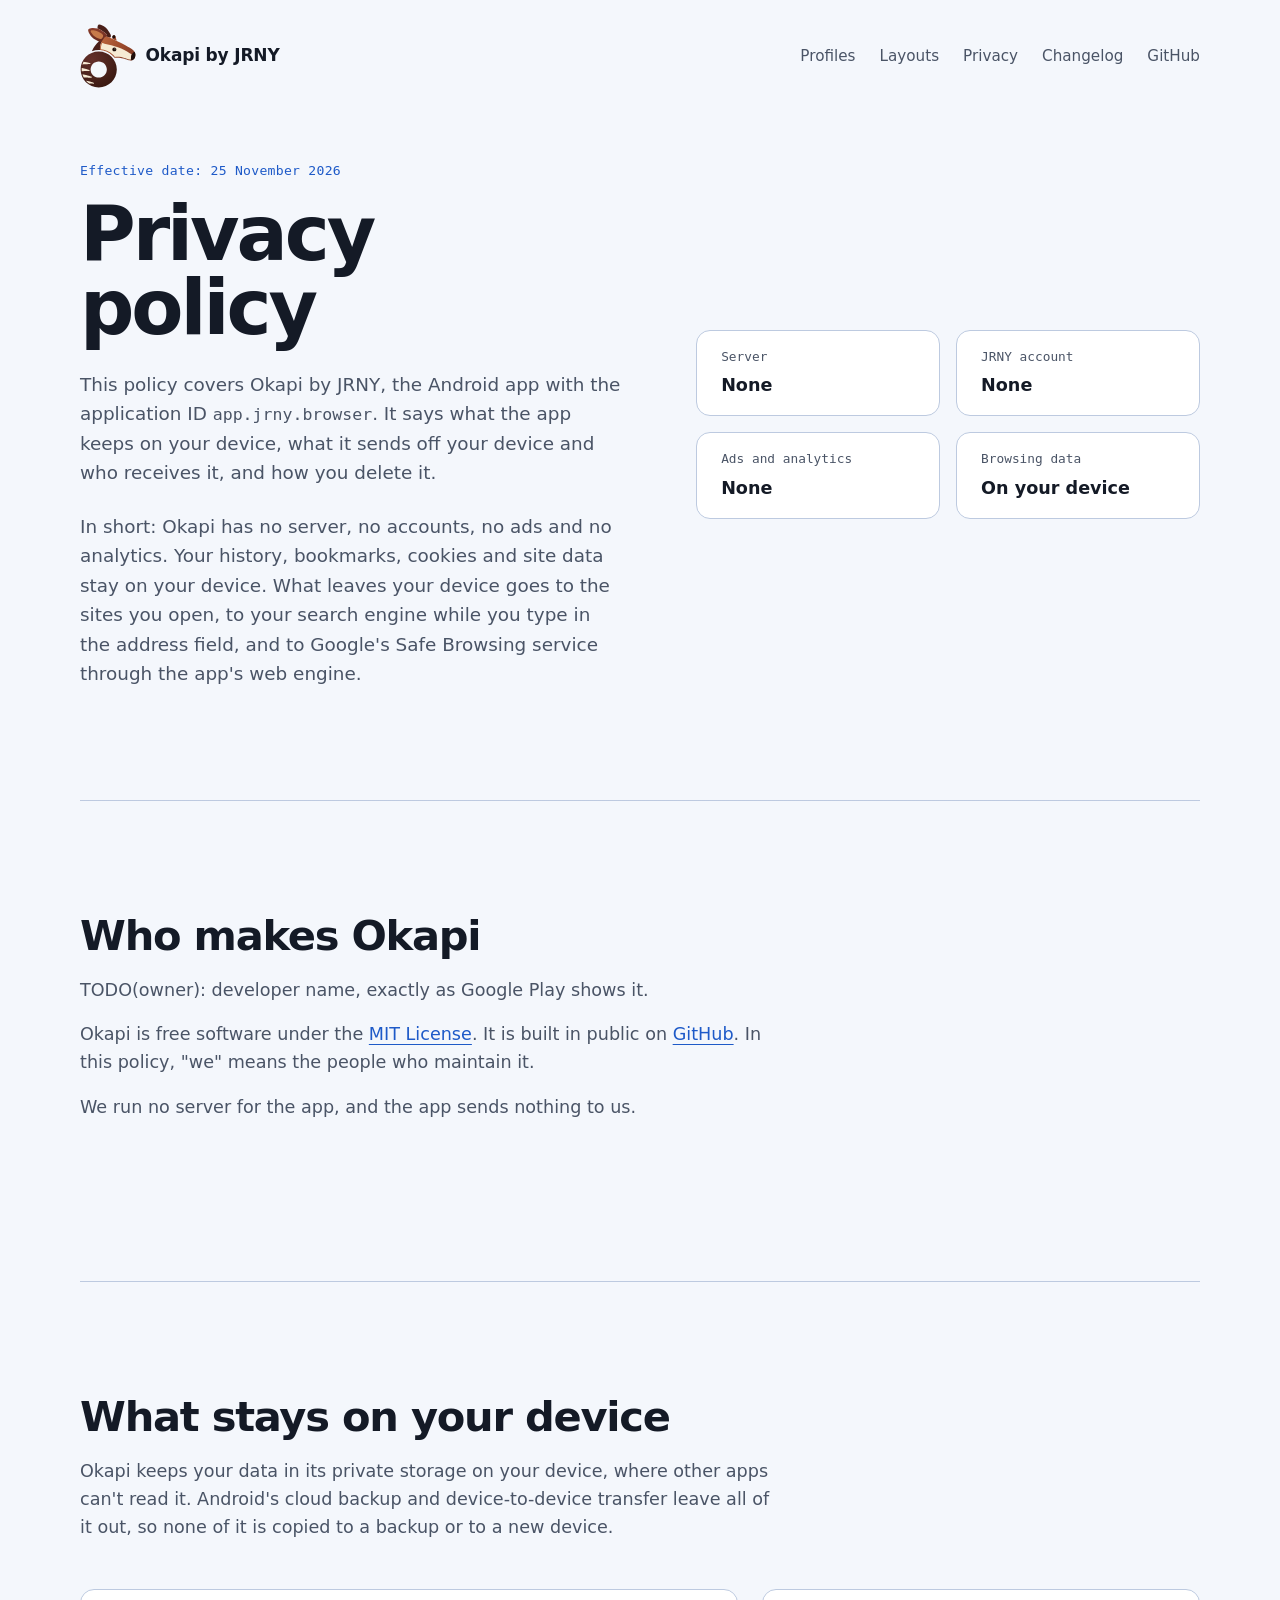
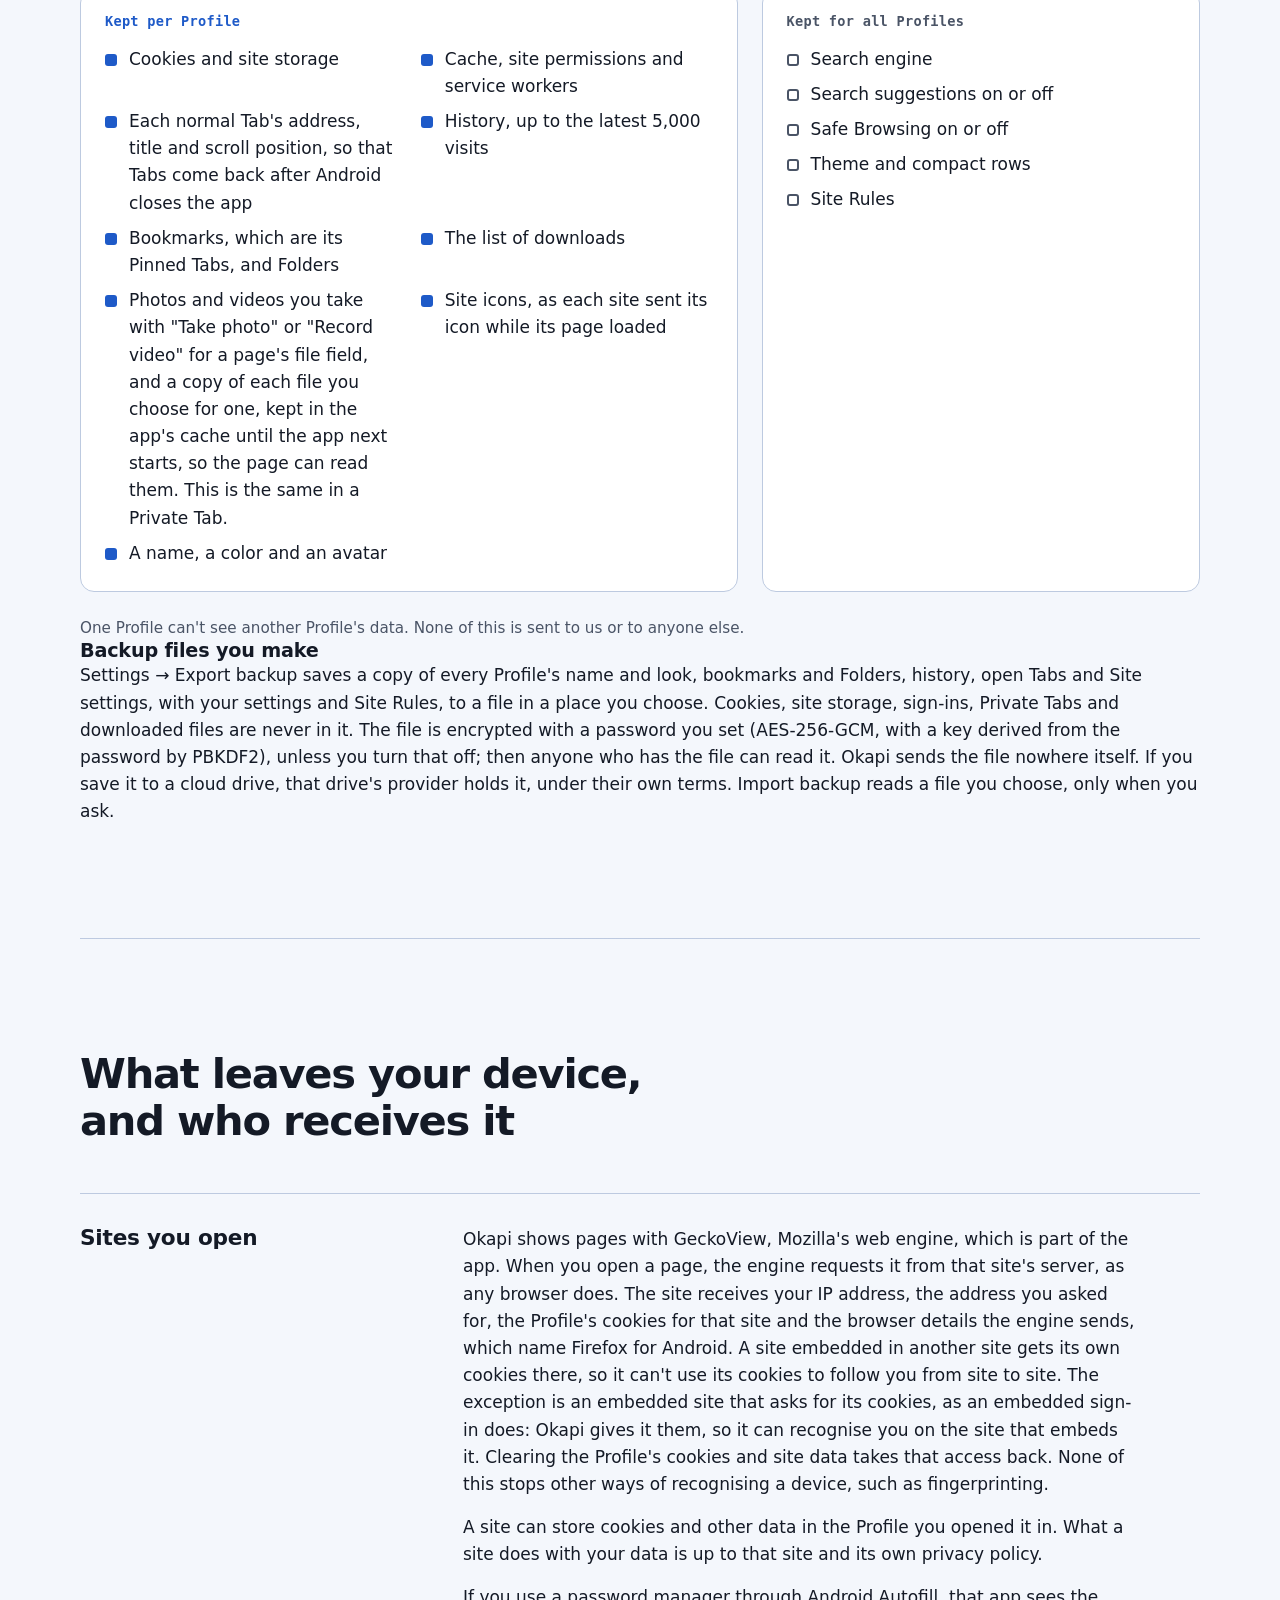
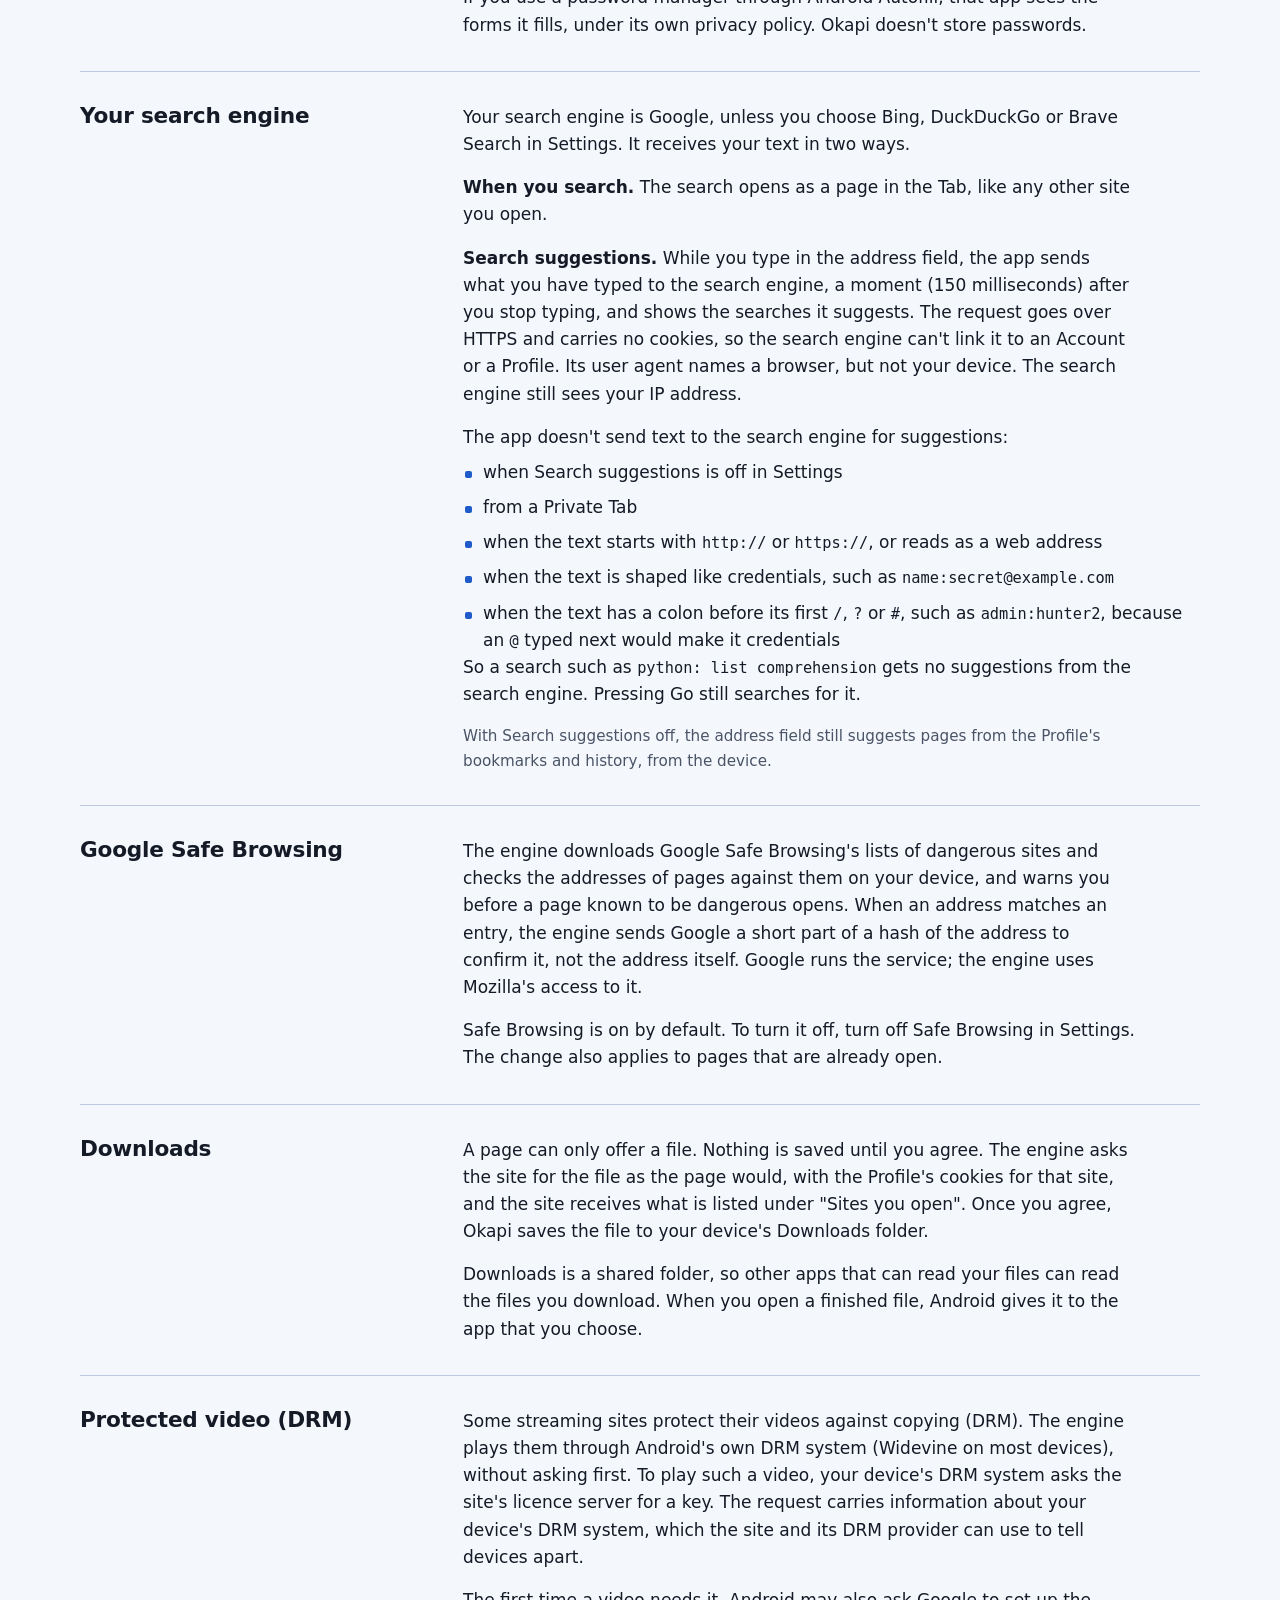
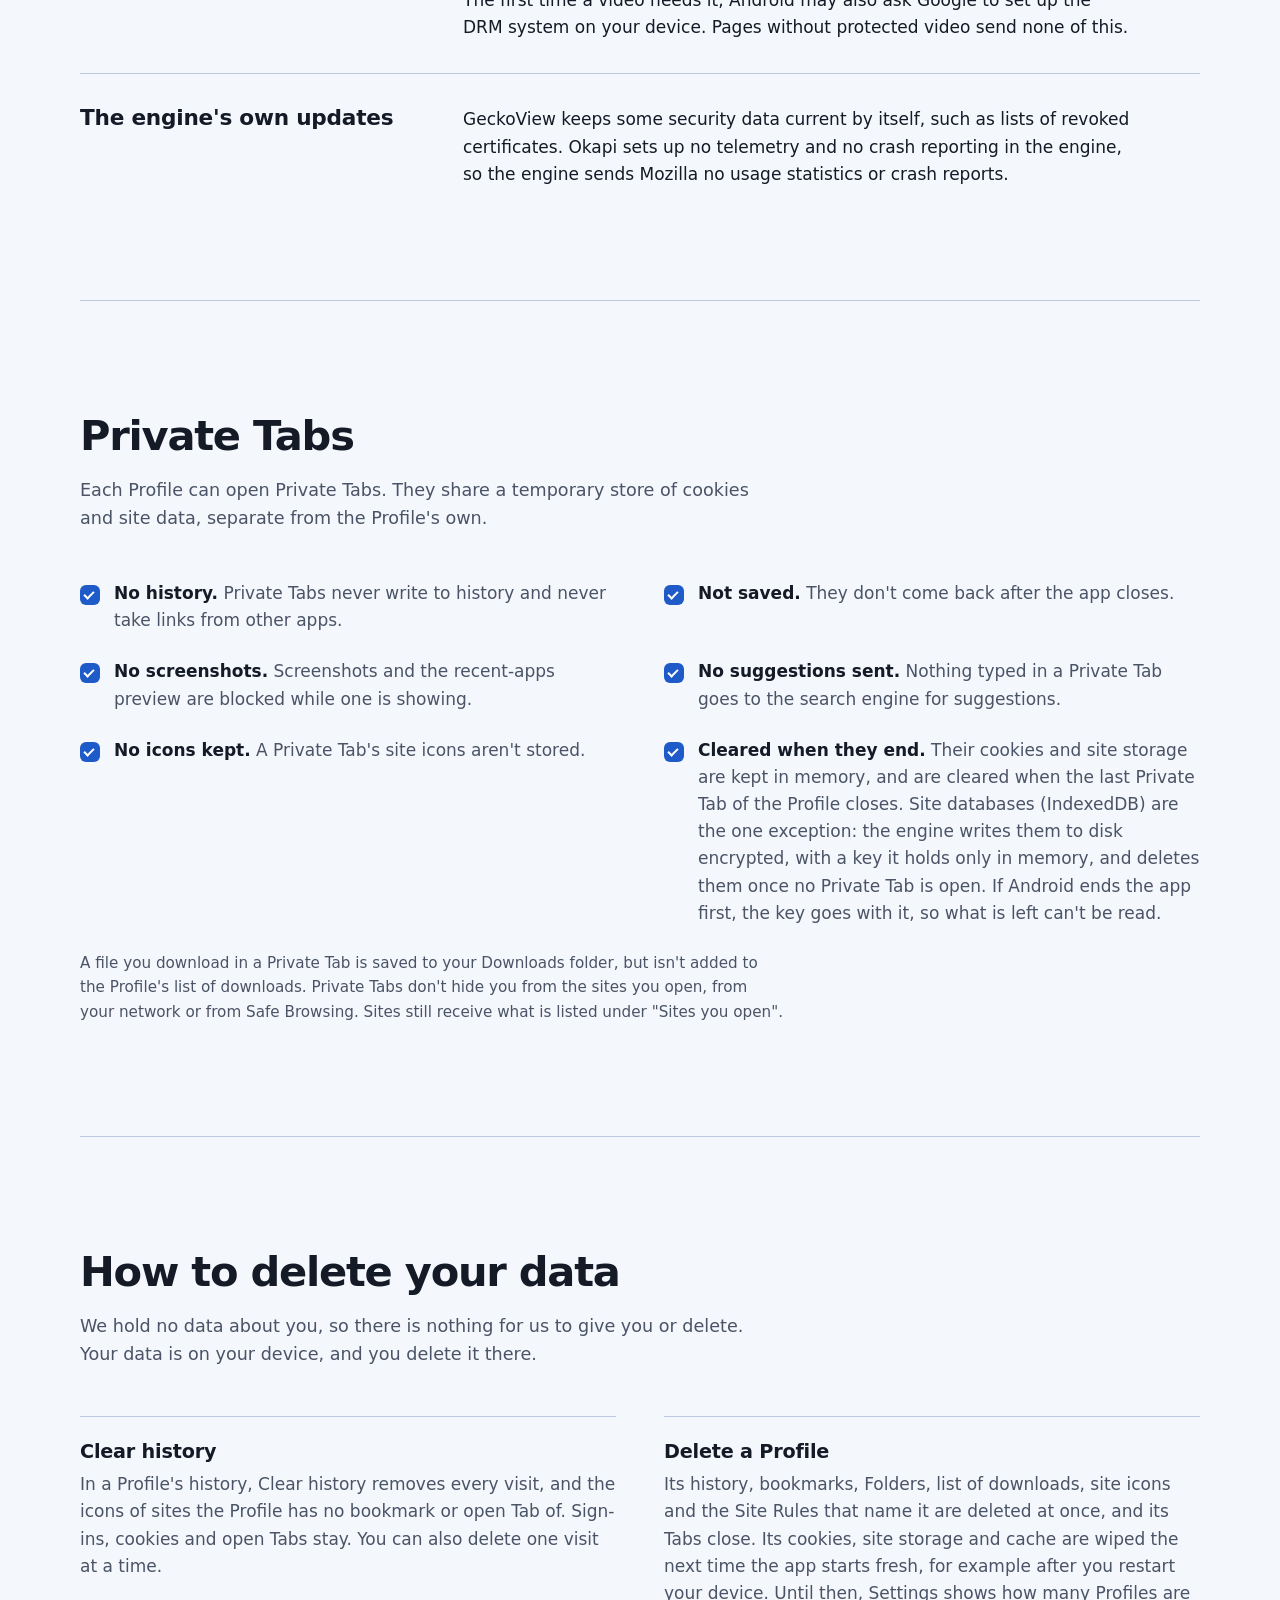
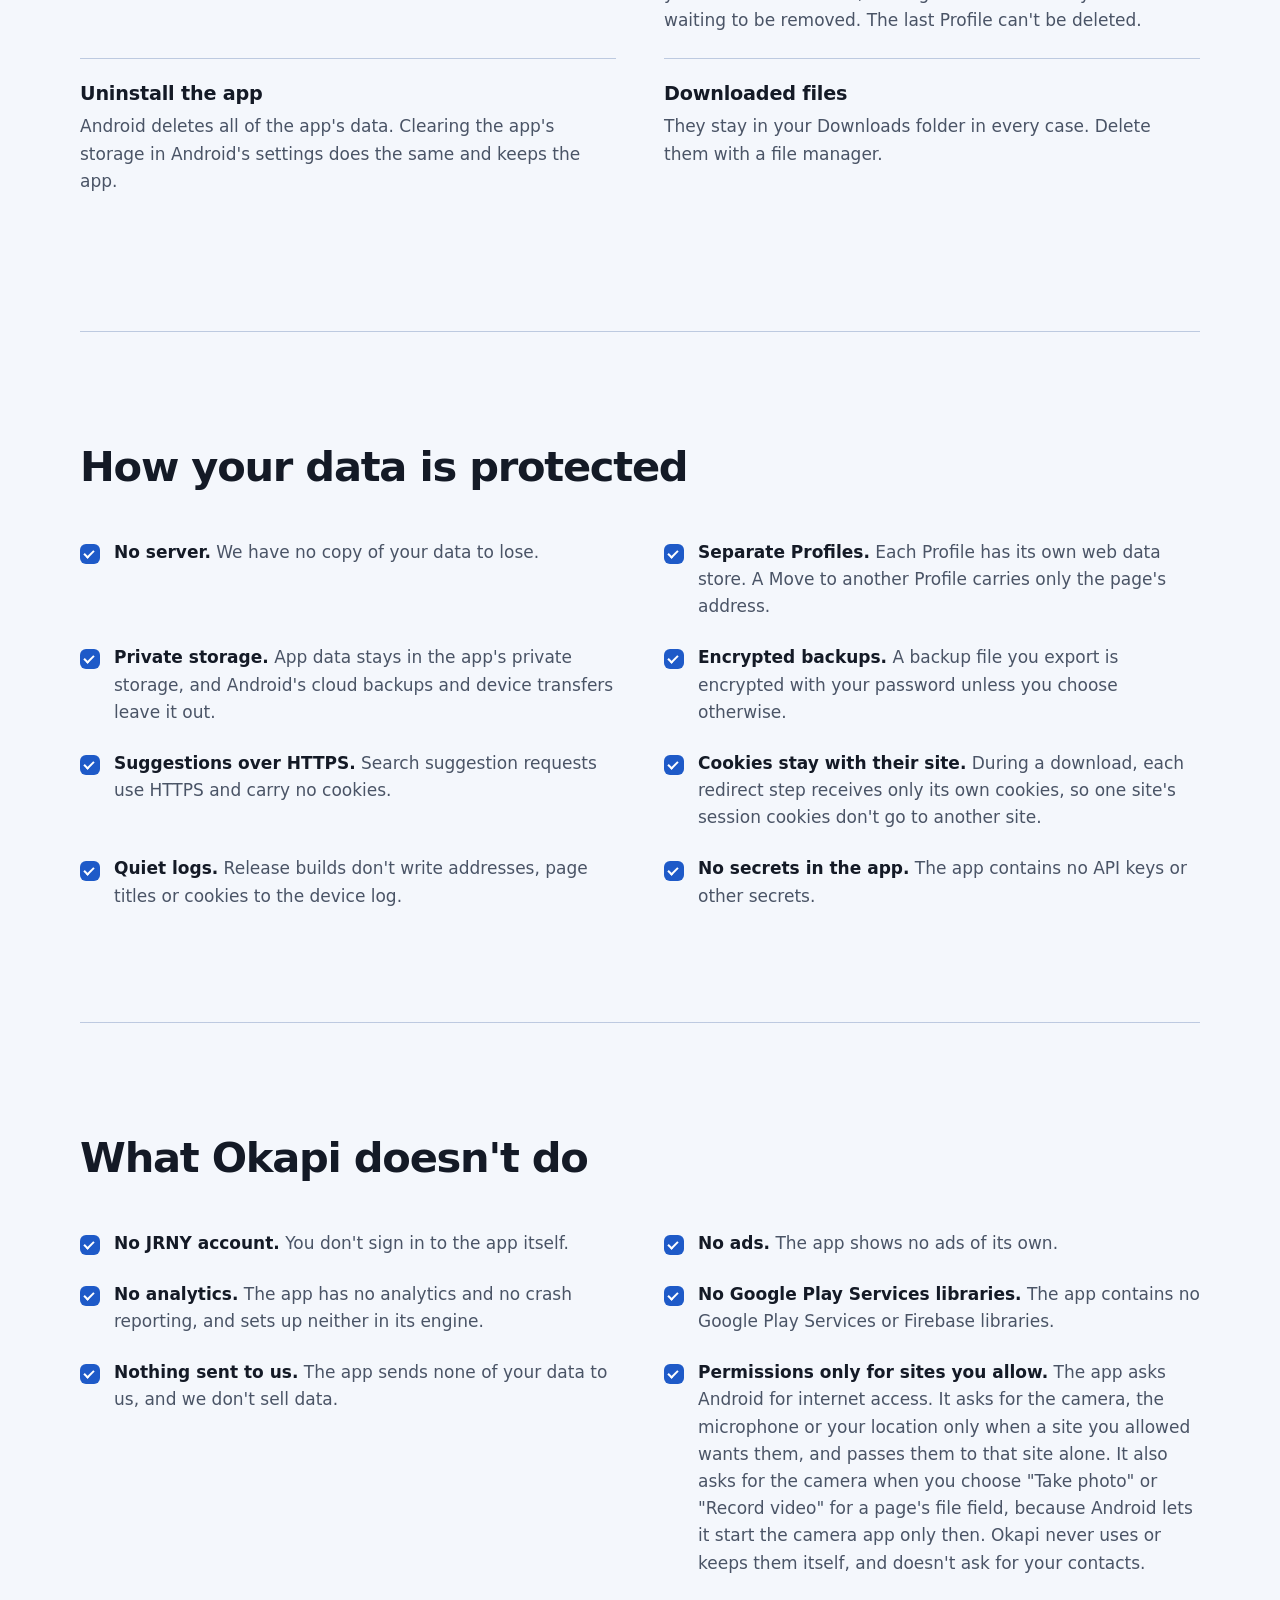
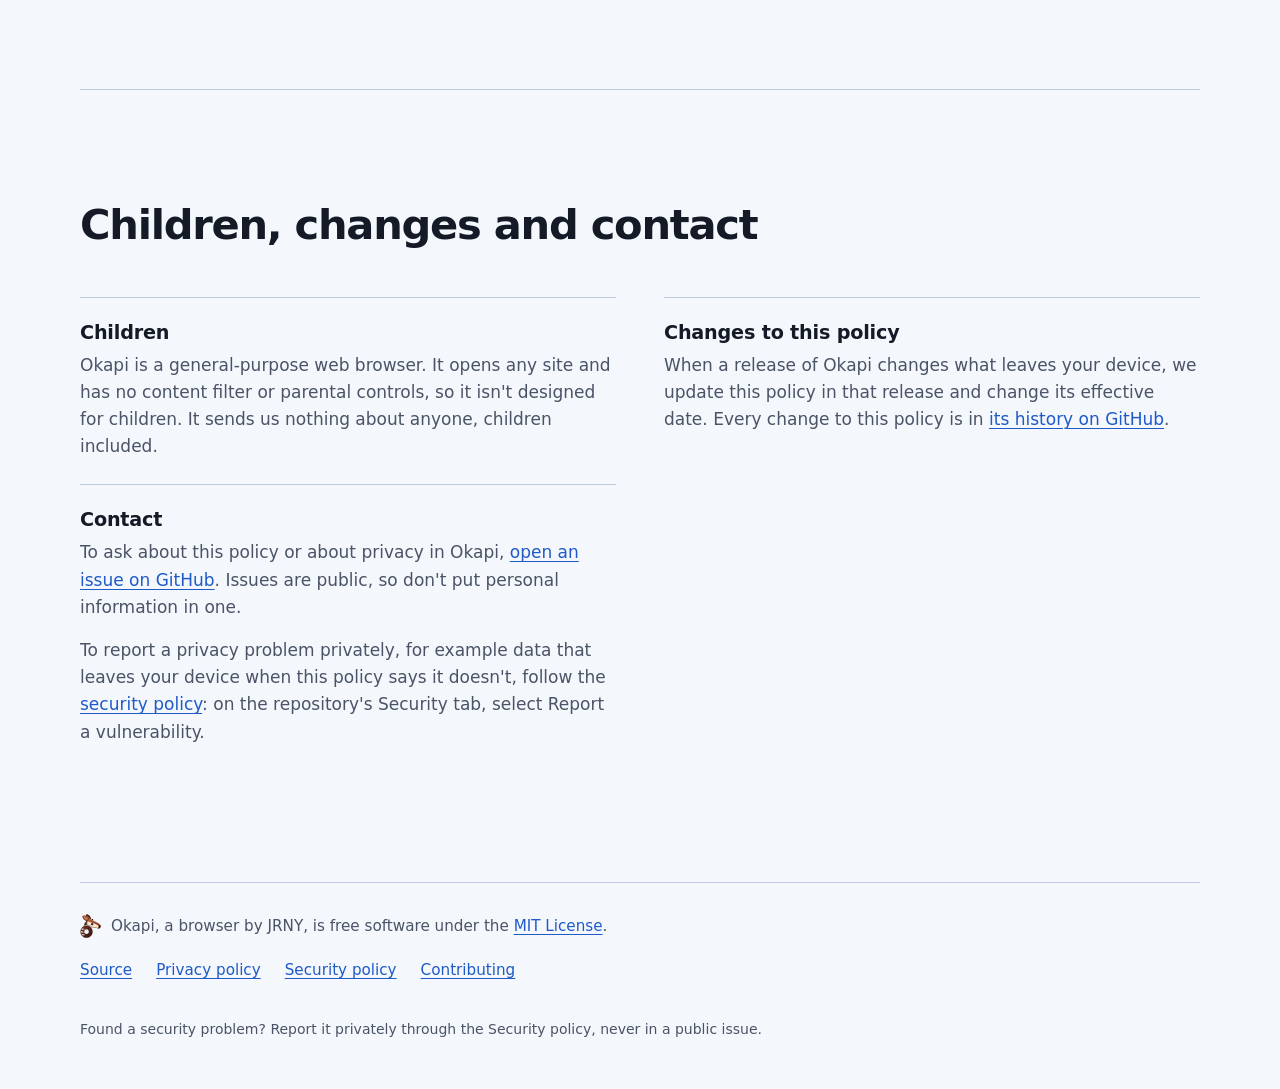
==== website/public/privacy.html @ 92d0b330 "Backup: fixes from review - An encrypted export is never written plain when Android recreates the wi" ====
<!doctype html>
<html lang="en">
<head>
  <meta charset="utf-8">
  <meta name="viewport" content="width=device-width, initial-scale=1">
  <!-- GitHub Pages can't send headers, so the policy is here: only the site's own files load.
       Two inline style attributes set spacing, hence style-src-attr. -->
  <meta http-equiv="Content-Security-Policy" content="default-src 'none'; style-src 'self'; style-src-attr 'unsafe-inline'; img-src 'self'; base-uri 'none'; form-action 'none'">
  <title>Privacy policy · Okapi, a browser by JRNY</title>
  <meta name="description" content="The privacy policy of Okapi, a browser by JRNY: what the app keeps on your device, what it sends off your device and who receives it, and how to delete it.">
  <meta name="color-scheme" content="light dark">
  <meta name="referrer" content="no-referrer">
  <link rel="icon" href="assets/favicon-32.png" sizes="32x32" type="image/png">
  <link rel="icon" href="assets/favicon.svg" type="image/svg+xml">
  <link rel="icon" href="assets/favicon-dark.svg" type="image/svg+xml" media="(prefers-color-scheme: dark)">
  <link rel="apple-touch-icon" href="assets/apple-touch-icon.png">
  <link rel="stylesheet" href="styles.css">
</head>
<body>
  <!--
    The canonical text of this policy is docs/playstore/privacy-policy.md. Change both together,
    and change the effective date in both.
  -->
  <a class="skip" href="#main">Skip to content</a>

  <header class="site-head wrap">
    <a class="brand" href="./" aria-label="Okapi by JRNY, home">
      <picture>
        <source srcset="assets/mark-dark.svg" media="(prefers-color-scheme: dark)">
        <img src="assets/mark.svg" alt="" width="56" height="64">
      </picture>
      <span>Okapi by JRNY</span>
    </a>
    <nav aria-label="Sections">
      <ul>
        <li><a href="./#profiles">Profiles</a></li>
        <li><a href="./#layouts">Layouts</a></li>
        <li><a href="./#privacy">Privacy</a></li>
        <li><a href="./#changelog">Changelog</a></li>
        <li><a href="https://github.com/cylim/android-browser">GitHub</a></li>
      </ul>
    </nav>
  </header>

  <main id="main">
    <section class="hero wrap" aria-labelledby="pp-title">
      <div class="hero-text">
        <p class="eyebrow">Effective date: <time datetime="2026-11-25">25 November 2026</time></p>
        <h1 id="pp-title">Privacy policy</h1>
        <p class="lede">This policy covers Okapi by JRNY, the Android app with the application ID <code>app.jrny.browser</code>. It says what the app keeps on your device, what it sends off your device and who receives it, and how you delete it.</p>
        <p class="lede">In short: Okapi has no server, no accounts, no ads and no analytics. Your history, bookmarks, cookies and site data stay on your device. What leaves your device goes to the sites you open, to your search engine while you type in the address field, and to Google's Safe Browsing service through the app's web engine.</p>
      </div>
      <dl class="reqs">
        <div><dt>Server</dt><dd>None</dd></div>
        <div><dt>JRNY account</dt><dd>None</dd></div>
        <div><dt>Ads and analytics</dt><dd>None</dd></div>
        <div><dt>Browsing data</dt><dd>On your device</dd></div>
      </dl>
    </section>

    <section id="who" class="band wrap" aria-labelledby="who-title">
      <div class="section-head">
        <h2 id="who-title">Who makes Okapi</h2>
        <!-- TODO(owner): replace the next paragraph with the developer name, exactly as Google Play shows it. -->
        <p class="note">TODO(owner): developer name, exactly as Google Play shows it.</p>
        <p>Okapi is free software under the <a href="https://github.com/cylim/android-browser/blob/main/LICENSE">MIT License</a>. It is built in public on <a href="https://github.com/cylim/android-browser">GitHub</a>. In this policy, "we" means the people who maintain it.</p>
        <p>We run no server for the app, and the app sends nothing to us.</p>
      </div>
    </section>

    <section id="on-device" class="band wrap" aria-labelledby="on-device-title">
      <div class="section-head">
        <h2 id="on-device-title">What stays on your device</h2>
        <p>Okapi keeps your data in its private storage on your device, where other apps can't read it. Android's cloud backup and device-to-device transfer leave all of it out, so none of it is copied to a backup or to a new device.</p>
      </div>
      <div class="ledger">
        <div class="ledger-col">
          <h3>Kept per Profile</h3>
          <ul>
            <li>Cookies and site storage</li>
            <li>Cache, site permissions and service workers</li>
            <li>Each normal Tab's address, title and scroll position, so that Tabs come back after Android closes the app</li>
            <li>History, up to the latest 5,000 visits</li>
            <li>Bookmarks, which are its Pinned Tabs, and Folders</li>
            <li>The list of downloads</li>
            <li>Photos and videos you take with "Take photo" or "Record video" for a page's file field, and a copy of each file you choose for one, kept in the app's cache until the app next starts, so the page can read them. This is the same in a Private Tab.</li>
            <li>Site icons, as each site sent its icon while its page loaded</li>
            <li>A name, a color and an avatar</li>
          </ul>
        </div>
        <div class="ledger-col ledger-shared">
          <h3>Kept for all Profiles</h3>
          <ul>
            <li>Search engine</li>
            <li>Search suggestions on or off</li>
            <li>Safe Browsing on or off</li>
            <li>Theme and compact rows</li>
            <li>Site Rules</li>
          </ul>
        </div>
      </div>
      <p class="note">One Profile can't see another Profile's data. None of this is sent to us or to anyone else.</p>
      <h3>Backup files you make</h3>
      <p>Settings → Export backup saves a copy of every Profile's name and look, bookmarks and Folders, history, open Tabs and Site settings, with your settings and Site Rules, to a file in a place you choose. Cookies, site storage, sign-ins, Private Tabs and downloaded files are never in it. The file is encrypted with a password you set (AES-256-GCM, with a key derived from the password by PBKDF2), unless you turn that off; then anyone who has the file can read it. Okapi sends the file nowhere itself. If you save it to a cloud drive, that drive's provider holds it, under their own terms. Import backup reads a file you choose, only when you ask.</p>
    </section>

    <section id="leaves" class="band wrap" aria-labelledby="leaves-title">
      <div class="section-head">
        <h2 id="leaves-title">What leaves your device, and who receives it</h2>
      </div>

      <article class="feature" aria-labelledby="l-sites">
        <div class="feature-name">
          <h3 id="l-sites">Sites you open</h3>
        </div>
        <div class="feature-body">
          <p>Okapi shows pages with GeckoView, Mozilla's web engine, which is part of the app. When you open a page, the engine requests it from that site's server, as any browser does. The site receives your IP address, the address you asked for, the Profile's cookies for that site and the browser details the engine sends, which name Firefox for Android. A site embedded in another site gets its own cookies there, so it can't use its cookies to follow you from site to site. The exception is an embedded site that asks for its cookies, as an embedded sign-in does: Okapi gives it them, so it can recognise you on the site that embeds it. Clearing the Profile's cookies and site data takes that access back. None of this stops other ways of recognising a device, such as fingerprinting.</p>
          <p>A site can store cookies and other data in the Profile you opened it in. What a site does with your data is up to that site and its own privacy policy.</p>
          <p>If you use a password manager through Android Autofill, that app sees the forms it fills, under its own privacy policy. Okapi doesn't store passwords.</p>
        </div>
      </article>

      <article class="feature" aria-labelledby="l-search">
        <div class="feature-name">
          <h3 id="l-search">Your search engine</h3>
        </div>
        <div class="feature-body">
          <p>Your search engine is Google, unless you choose Bing, DuckDuckGo or Brave Search in Settings. It receives your text in two ways.</p>
          <p><b>When you search.</b> The search opens as a page in the Tab, like any other site you open.</p>
          <p><b>Search suggestions.</b> While you type in the address field, the app sends what you have typed to the search engine, a moment (150 milliseconds) after you stop typing, and shows the searches it suggests. The request goes over HTTPS and carries no cookies, so the search engine can't link it to an Account or a Profile. Its user agent names a browser, but not your device. The search engine still sees your IP address.</p>
          <p>The app doesn't send text to the search engine for suggestions:</p>
          <div class="release" style="margin-top: var(--s2)">
            <ul>
              <li>when Search suggestions is off in Settings</li>
              <li>from a Private Tab</li>
              <li>when the text starts with <code>http://</code> or <code>https://</code>, or reads as a web address</li>
              <li>when the text is shaped like credentials, such as <code>name:secret@example.com</code></li>
              <li>when the text has a colon before its first <code>/</code>, <code>?</code> or <code>#</code>, such as <code>admin:hunter2</code>, because an <code>@</code> typed next would make it credentials</li>
            </ul>
          </div>
          <p>So a search such as <code>python: list comprehension</code> gets no suggestions from the search engine. Pressing Go still searches for it.</p>
          <p class="note">With Search suggestions off, the address field still suggests pages from the Profile's bookmarks and history, from the device.</p>
        </div>
      </article>

      <article class="feature" aria-labelledby="l-safe">
        <div class="feature-name">
          <h3 id="l-safe">Google Safe Browsing</h3>
        </div>
        <div class="feature-body">
          <p>The engine downloads Google Safe Browsing's lists of dangerous sites and checks the addresses of pages against them on your device, and warns you before a page known to be dangerous opens. When an address matches an entry, the engine sends Google a short part of a hash of the address to confirm it, not the address itself. Google runs the service; the engine uses Mozilla's access to it.</p>
          <p>Safe Browsing is on by default. To turn it off, turn off Safe Browsing in Settings. The change also applies to pages that are already open.</p>
        </div>
      </article>

      <article class="feature" aria-labelledby="l-downloads">
        <div class="feature-name">
          <h3 id="l-downloads">Downloads</h3>
        </div>
        <div class="feature-body">
          <p>A page can only offer a file. Nothing is saved until you agree. The engine asks the site for the file as the page would, with the Profile's cookies for that site, and the site receives what is listed under "Sites you open". Once you agree, Okapi saves the file to your device's Downloads folder.</p>
          <p>Downloads is a shared folder, so other apps that can read your files can read the files you download. When you open a finished file, Android gives it to the app that you choose.</p>
        </div>
      </article>

      <article class="feature" aria-labelledby="l-drm">
        <div class="feature-name">
          <h3 id="l-drm">Protected video (DRM)</h3>
        </div>
        <div class="feature-body">
          <p>Some streaming sites protect their videos against copying (DRM). The engine plays them through Android's own DRM system (Widevine on most devices), without asking first. To play such a video, your device's DRM system asks the site's licence server for a key. The request carries information about your device's DRM system, which the site and its DRM provider can use to tell devices apart.</p>
          <p>The first time a video needs it, Android may also ask Google to set up the DRM system on your device. Pages without protected video send none of this.</p>
        </div>
      </article>

      <article class="feature" aria-labelledby="l-engine">
        <div class="feature-name">
          <h3 id="l-engine">The engine's own updates</h3>
        </div>
        <div class="feature-body">
          <!-- TODO(owner): capture what GeckoView requests by itself and describe it here, as the comment in docs/playstore/privacy-policy.md describes. -->
          <p>GeckoView keeps some security data current by itself, such as lists of revoked certificates. Okapi sets up no telemetry and no crash reporting in the engine, so the engine sends Mozilla no usage statistics or crash reports.</p>
        </div>
      </article>
    </section>

    <section id="private-tabs" class="band wrap" aria-labelledby="private-title">
      <div class="section-head">
        <h2 id="private-title">Private Tabs</h2>
        <p>Each Profile can open Private Tabs. They share a temporary store of cookies and site data, separate from the Profile's own.</p>
      </div>
      <ul class="checks">
        <li><b>No history.</b> Private Tabs never write to history and never take links from other apps.</li>
        <li><b>Not saved.</b> They don't come back after the app closes.</li>
        <li><b>No screenshots.</b> Screenshots and the recent-apps preview are blocked while one is showing.</li>
        <li><b>No suggestions sent.</b> Nothing typed in a Private Tab goes to the search engine for suggestions.</li>
        <li><b>No icons kept.</b> A Private Tab's site icons aren't stored.</li>
        <li><b>Cleared when they end.</b> Their cookies and site storage are kept in memory, and are cleared when the last Private Tab of the Profile closes. Site databases (IndexedDB) are the one exception: the engine writes them to disk encrypted, with a key it holds only in memory, and deletes them once no Private Tab is open. If Android ends the app first, the key goes with it, so what is left can't be read.</li>
      </ul>
      <p class="note">A file you download in a Private Tab is saved to your Downloads folder, but isn't added to the Profile's list of downloads. Private Tabs don't hide you from the sites you open, from your network or from Safe Browsing. Sites still receive what is listed under "Sites you open".</p>
    </section>

    <section id="delete" class="band wrap" aria-labelledby="delete-title">
      <div class="section-head">
        <h2 id="delete-title">How to delete your data</h2>
        <p>We hold no data about you, so there is nothing for us to give you or delete. Your data is on your device, and you delete it there.</p>
      </div>
      <div class="facts">
        <article>
          <h3>Clear history</h3>
          <p>In a Profile's history, Clear history removes every visit, and the icons of sites the Profile has no bookmark or open Tab of. Sign-ins, cookies and open Tabs stay. You can also delete one visit at a time.</p>
        </article>
        <article>
          <h3>Delete a Profile</h3>
          <p>Its history, bookmarks, Folders, list of downloads, site icons and the Site Rules that name it are deleted at once, and its Tabs close. Its cookies, site storage and cache are wiped the next time the app starts fresh, for example after you restart your device. Until then, Settings shows how many Profiles are waiting to be removed. The last Profile can't be deleted.</p>
        </article>
        <article>
          <h3>Uninstall the app</h3>
          <p>Android deletes all of the app's data. Clearing the app's storage in Android's settings does the same and keeps the app.</p>
        </article>
        <article>
          <h3>Downloaded files</h3>
          <p>They stay in your Downloads folder in every case. Delete them with a file manager.</p>
        </article>
      </div>
    </section>

    <section id="protection" class="band wrap" aria-labelledby="protection-title">
      <div class="section-head">
        <h2 id="protection-title">How your data is protected</h2>
      </div>
      <ul class="checks">
        <li><b>No server.</b> We have no copy of your data to lose.</li>
        <li><b>Separate Profiles.</b> Each Profile has its own web data store. A Move to another Profile carries only the page's address.</li>
        <li><b>Private storage.</b> App data stays in the app's private storage, and Android's cloud backups and device transfers leave it out.</li>
        <li><b>Encrypted backups.</b> A backup file you export is encrypted with your password unless you choose otherwise.</li>
        <li><b>Suggestions over HTTPS.</b> Search suggestion requests use HTTPS and carry no cookies.</li>
        <li><b>Cookies stay with their site.</b> During a download, each redirect step receives only its own cookies, so one site's session cookies don't go to another site.</li>
        <li><b>Quiet logs.</b> Release builds don't write addresses, page titles or cookies to the device log.</li>
        <li><b>No secrets in the app.</b> The app contains no API keys or other secrets.</li>
      </ul>
    </section>

    <section id="does-not" class="band wrap" aria-labelledby="does-not-title">
      <div class="section-head">
        <h2 id="does-not-title">What Okapi doesn't do</h2>
      </div>
      <!-- TODO(owner): check the emoji font request, as the comment in docs/playstore/privacy-policy.md describes. -->
      <ul class="checks">
        <li><b>No JRNY account.</b> You don't sign in to the app itself.</li>
        <li><b>No ads.</b> The app shows no ads of its own.</li>
        <li><b>No analytics.</b> The app has no analytics and no crash reporting, and sets up neither in its engine.</li>
        <li><b>No Google Play Services libraries.</b> The app contains no Google Play Services or Firebase libraries.</li>
        <li><b>Nothing sent to us.</b> The app sends none of your data to us, and we don't sell data.</li>
        <li><b>Permissions only for sites you allow.</b> The app asks Android for internet access. It asks for the camera, the microphone or your location only when a site you allowed wants them, and passes them to that site alone. It also asks for the camera when you choose "Take photo" or "Record video" for a page's file field, because Android lets it start the camera app only then. Okapi never uses or keeps them itself, and doesn't ask for your contacts.</li>
      </ul>
    </section>

    <section id="more" class="band wrap" aria-labelledby="more-title">
      <div class="section-head">
        <h2 id="more-title">Children, changes and contact</h2>
      </div>
      <div class="facts">
        <article id="children">
          <h3>Children</h3>
          <p>Okapi is a general-purpose web browser. It opens any site and has no content filter or parental controls, so it isn't designed for children. It sends us nothing about anyone, children included.</p>
        </article>
        <article id="changes">
          <h3>Changes to this policy</h3>
          <p>When a release of Okapi changes what leaves your device, we update this policy in that release and change its effective date. Every change to this policy is in <a href="https://github.com/cylim/android-browser/commits/main/docs/playstore/privacy-policy.md">its history on GitHub</a>.</p>
        </article>
        <article id="contact">
          <h3>Contact</h3>
          <p>To ask about this policy or about privacy in Okapi, <a href="https://github.com/cylim/android-browser/issues">open an issue on GitHub</a>. Issues are public, so don't put personal information in one.</p>
          <p style="margin-top: var(--s3)">To report a privacy problem privately, for example data that leaves your device when this policy says it doesn't, follow the <a href="https://github.com/cylim/android-browser/blob/main/SECURITY.md">security policy</a>: on the repository's Security tab, select Report a vulnerability.</p>
        </article>
      </div>
    </section>
  </main>

  <footer class="site-foot wrap">
    <p class="foot-brand"><picture><source srcset="assets/mark-compact-dark.svg" media="(prefers-color-scheme: dark)"><img src="assets/mark-compact.svg" alt="" width="21" height="24"></picture><span>Okapi, a browser by JRNY, is free software under the <a href="https://github.com/cylim/android-browser/blob/main/LICENSE">MIT License</a>.</span></p>
    <ul>
      <li><a href="https://github.com/cylim/android-browser">Source</a></li>
      <li><a href="privacy.html" aria-current="page">Privacy policy</a></li>
      <li><a href="https://github.com/cylim/android-browser/blob/main/SECURITY.md">Security policy</a></li>
      <li><a href="https://github.com/cylim/android-browser/blob/main/CONTRIBUTING.md">Contributing</a></li>
    </ul>
    <p class="fine">Found a security problem? Report it privately through the Security policy, never in a public issue.</p>
  </footer>
</body>
</html>
---- website/public/styles.css ----
/* Okapi website. Static, no external requests.
   Signature: the page is tinted like the app's surfaces with the chosen Profile's color.
   The app tints by mixing the Profile color into the surface: soft 5%, medium 10%, strong 20%. */

@property --profile {
  syntax: "<color>";
  inherits: true;
  initial-value: #1E5AC8;
}

:root {
  --profile: #1E5AC8;           /* default Profile color, the Blue swatch */
  --work: #00796B;              /* Teal, the "Work" Profile in the illustrations */

  --f-sans: system-ui, -apple-system, "Segoe UI", Roboto, "Noto Sans", "Helvetica Neue", Arial, sans-serif;
  --f-mono: ui-monospace, "SF Mono", "Cascadia Mono", "Roboto Mono", "DejaVu Sans Mono", Menlo, Consolas, monospace;

  --s1: 4px; --s2: 8px; --s3: 16px; --s4: 24px; --s5: 32px; --s6: 48px; --s7: 72px; --s8: 112px;
  --gutter: clamp(16px, 4.5vw, 48px);
  --max: 1120px;
  --radius: 14px;

  /* Light. Fallbacks first, color-mix versions below. */
  --bg: #f4f7fc;
  --surface: #ffffff;
  --tint: #e9eff9;
  --ink: #141a26;
  --muted: #4a5466;
  --line: #d3dbe8;
  --accent: var(--profile);
  --accent-ink: var(--profile);
  --on-accent: #ffffff;
  --page: #ffffff;
  --skeleton: #dde3ec;
  --bezel: #1b1f27;

  color-scheme: light dark;
  transition: --profile 480ms ease;
}

@supports (color: color-mix(in srgb, red 50%, blue)) {
  :root {
    --bg: color-mix(in srgb, var(--profile) 5%, #ffffff);
    --tint: color-mix(in srgb, var(--profile) 10%, #ffffff);
    --line: color-mix(in srgb, var(--profile) 14%, #d7dce4);
    --skeleton: color-mix(in srgb, var(--profile) 8%, #dfe3ea);
  }
}

@media (prefers-color-scheme: dark) {
  :root {
    --bg: #101929;
    --surface: #1b2232;
    --tint: #1d2a44;
    --ink: #e9edf5;
    --muted: #a9b2c3;
    --line: #2f3a50;
    --accent-ink: #a5bde9;
    --page: #20242c;
    --skeleton: #343a46;
    --bezel: #05070a;
  }
  @supports (color: color-mix(in srgb, red 50%, blue)) {
    :root {
      --bg: color-mix(in srgb, var(--profile) 10%, #0f1217);
      --surface: color-mix(in srgb, var(--profile) 9%, #191d24);
      --tint: color-mix(in srgb, var(--profile) 22%, #191d24);
      --line: color-mix(in srgb, var(--profile) 22%, #2c313b);
      --accent-ink: color-mix(in srgb, var(--profile) 40%, #ffffff);
      --skeleton: color-mix(in srgb, var(--profile) 10%, #363b45);
    }
  }
}

/* The Profile color picker in the hero. CSS only: works where :has() does, hidden elsewhere. */
html:has(#p-purple:checked) { --profile: #6A1B9A; }
html:has(#p-pink:checked)   { --profile: #AD1457; }
html:has(#p-amber:checked)  { --profile: #A65F00; }

@media (prefers-reduced-motion: reduce) {
  :root { transition: none; }
  * { scroll-behavior: auto !important; }
}

/* Base */
*, *::before, *::after { box-sizing: border-box; }
html { -webkit-text-size-adjust: 100%; text-size-adjust: 100%; scroll-behavior: smooth; scroll-padding-top: var(--s4); }
body {
  margin: 0;
  background: var(--bg);
  color: var(--ink);
  font-family: var(--f-sans);
  font-size: 1.0625rem;
  line-height: 1.6;
  overflow-wrap: break-word;
}
img, svg { display: block; max-width: 100%; }
h1, h2, h3, h4 { line-height: 1.15; margin: 0; text-wrap: balance; }
p, ul, dl, figure { margin: 0; }
ul { padding: 0; list-style: none; }
code { font-family: var(--f-mono); font-size: 0.9em; }
a { color: var(--accent-ink); text-decoration-thickness: 1px; text-underline-offset: 0.2em; }
a:hover { text-decoration-thickness: 2px; }
:focus-visible { outline: 3px solid var(--accent-ink); outline-offset: 3px; border-radius: 4px; }
.sprite { position: absolute; width: 0; height: 0; overflow: hidden; }

.wrap { width: 100%; max-width: calc(var(--max) + 2 * var(--gutter)); margin-inline: auto; padding-inline: var(--gutter); }

.skip {
  position: absolute; left: var(--s3); top: -100px; z-index: 10;
  background: var(--accent); color: var(--on-accent); padding: var(--s2) var(--s3); border-radius: 8px;
}
.skip:focus { top: var(--s3); }

/* Header */
.site-head {
  display: flex; flex-wrap: wrap; align-items: center; justify-content: space-between;
  gap: var(--s2) var(--s4); padding-block: var(--s4);
}
.brand { display: inline-flex; align-items: center; gap: 10px; color: var(--ink); text-decoration: none; font-weight: 700; letter-spacing: -0.01em; }
.brand picture, .foot-brand picture { flex: none; }
.brand img { width: auto; height: 64px; } /* peek full, at its 64 px minimum */
.site-head nav ul { display: flex; flex-wrap: wrap; gap: 0 var(--s4); }
.site-head nav a { color: var(--muted); text-decoration: none; font-size: 0.95rem; display: inline-block; padding-block: var(--s2); }
.site-head nav a:hover { color: var(--ink); text-decoration: underline; }
@media (max-width: 479px) {
  .site-head nav ul { gap: 0 12px; }
  .site-head nav a { font-size: 0.875rem; }
}

/* Hero */
.hero {
  display: grid; gap: var(--s6); align-items: center;
  padding-block: var(--s5) var(--s7);
}
@media (min-width: 920px) {
  .hero { grid-template-columns: 1.08fr 1fr; gap: var(--s7); padding-block: var(--s6) var(--s8); }
}
.eyebrow {
  font-family: var(--f-mono); font-size: 0.82rem; color: var(--accent-ink);
  letter-spacing: 0.02em; margin-bottom: var(--s3);
}
h1 {
  font-size: clamp(2.5rem, 8.4vw, 4.75rem);
  font-weight: 800; letter-spacing: -0.04em; line-height: 0.98;
  max-width: 11ch;
}
.lede { margin-top: var(--s4); font-size: 1.15rem; color: var(--muted); max-width: 36rem; }

.tint { border: 0; padding: 0; margin: var(--s5) 0 0; min-width: 0; }
.tint legend { padding: 0; font-size: 0.95rem; color: var(--ink); margin-bottom: var(--s3); max-width: 30rem; }
.tint-options { display: flex; flex-wrap: wrap; gap: var(--s2); }
.tint label {
  position: relative; display: inline-flex; align-items: center; gap: var(--s2);
  min-height: 44px; padding: 0 var(--s3) 0 10px; border-radius: 999px;
  border: 1px solid var(--line); background: var(--surface); cursor: pointer;
  font-size: 0.95rem;
}
.tint input { position: absolute; opacity: 0; width: 1px; height: 1px; margin: 0; }
.swatch { width: 22px; height: 22px; border-radius: 7px; background: var(--c); box-shadow: inset 0 0 0 1px rgb(0 0 0 / 0.12); }
.tint label:has(input:checked) { border-color: var(--accent-ink); box-shadow: inset 0 0 0 1px var(--accent-ink); font-weight: 650; }
.tint label:has(input:focus-visible) { outline: 3px solid var(--accent-ink); outline-offset: 3px; }
@supports not selector(:has(*)) { .tint { display: none; } }

.actions { display: flex; flex-wrap: wrap; gap: var(--s3); margin-top: var(--s5); }
.btn {
  display: inline-flex; align-items: center; gap: 10px; min-height: 48px;
  padding: 0 var(--s4); border-radius: 12px; font-weight: 650; text-decoration: none;
}
.btn-primary { background: var(--accent); color: var(--on-accent); }
.btn-primary:hover { filter: brightness(1.08); }
.btn-quiet { color: var(--ink); background: var(--surface); border: 1px solid var(--line); }
.btn-quiet:hover { border-color: var(--accent-ink); }
.soon { font-family: var(--f-mono); font-size: 0.75rem; font-weight: 500; color: var(--muted); border-left: 1px solid var(--line); padding-left: 10px; }
.fine { margin-top: var(--s3); font-size: 0.875rem; color: var(--muted); }

/* Hero art: the Okapi mark, large. Below the two-column width it follows the text, smaller. */
.hero-art { justify-self: center; width: min(62%, 260px); }
.hero-art img { width: 100%; height: auto; }
@media (min-width: 920px) { .hero-art { width: min(100%, 400px); } }

/* Skeleton text lines in the device drawings. */
.line { display: block; height: 2.6cqi; border-radius: 99px; background: var(--skeleton); }
.w40 { width: 40%; } .w50 { width: 50%; } .w60 { width: 60%; } .w70 { width: 70%; }
.w80 { width: 80%; } .w85 { width: 85%; } .w90 { width: 90%; }

.avatar {
  flex: none; display: inline-grid; place-items: center; border-radius: 50%;
  background: var(--c, var(--profile)); color: #fff; font-weight: 700;
}
.avatar svg { width: 58%; height: 58%; }

/* Sections */
.band {
  padding-block: var(--s7);
  background: linear-gradient(var(--line), var(--line)) top center / calc(100% - 2 * var(--gutter)) 1px no-repeat;
}
@media (min-width: 920px) { .band { padding-block: var(--s8); } }
.section-head { max-width: 44rem; margin-bottom: var(--s6); }
h2 { font-size: clamp(1.75rem, 4.6vw, 2.6rem); font-weight: 780; letter-spacing: -0.03em; }
.section-head p { margin-top: var(--s3); color: var(--muted); font-size: 1.1rem; }
h3 { font-size: 1.2rem; font-weight: 700; letter-spacing: -0.01em; }
.note { margin-top: var(--s4); font-size: 0.95rem; color: var(--muted); max-width: 44rem; }

/* What a Profile keeps */
.ledger { display: grid; gap: var(--s4); }
@media (min-width: 720px) { .ledger { grid-template-columns: 3fr 2fr; } }
.ledger-col { background: var(--surface); border: 1px solid var(--line); border-radius: var(--radius); padding: var(--s4); }
.ledger-col h3 { font-family: var(--f-mono); font-size: 0.85rem; font-weight: 600; color: var(--accent-ink); letter-spacing: 0.02em; margin-bottom: var(--s3); }
.ledger-shared h3 { color: var(--muted); }
.ledger ul { display: grid; gap: var(--s2); }
@media (min-width: 520px) { .ledger-col:first-child ul { grid-template-columns: 1fr 1fr; column-gap: var(--s4); } }
.ledger li { display: flex; gap: 12px; align-items: baseline; }
.ledger li::before {
  content: ""; flex: none; width: 12px; height: 12px; border-radius: 3px; transform: translateY(1px);
  background: var(--accent-ink);
}
.ledger-shared li::before { background: transparent; border: 2px solid var(--muted); }

/* Features */
.feature { display: grid; gap: var(--s3) var(--s6); padding-block: var(--s5); border-top: 1px solid var(--line); }
.feature:last-child { padding-bottom: 0; }
@media (min-width: 820px) { .feature { grid-template-columns: 1fr 2.2fr; } }
.feature-name h3 { font-size: 1.35rem; }
.feature-body > p + p { margin-top: var(--s3); }
.feature-body > p { max-width: 42rem; }

.goes { display: grid; gap: var(--s3); margin-top: var(--s4); }
@media (min-width: 560px) { .goes { grid-template-columns: 1fr 1.4fr; } }
.goes > div { border-radius: var(--radius); padding: var(--s3) var(--s4); }
.goes > div:first-child { background: var(--accent); color: var(--on-accent); }
.goes > div:last-child { border: 2px dashed var(--line); }
.goes h4 { font-family: var(--f-mono); font-size: 0.8rem; font-weight: 600; letter-spacing: 0.02em; margin-bottom: var(--s2); }
.goes > div:last-child h4 { color: var(--muted); }
.goes li + li { margin-top: var(--s1); }

.rules { width: 100%; margin-top: var(--s4); border-collapse: collapse; font-size: 0.95rem; }
.rules caption { text-align: left; font-family: var(--f-mono); font-size: 0.8rem; color: var(--muted); padding-bottom: var(--s2); }
.rules th, .rules td { text-align: left; vertical-align: top; padding: 12px var(--s3) 12px 0; border-bottom: 1px solid var(--line); }
.rules thead th { font-size: 0.85rem; color: var(--muted); font-weight: 600; }
.rules tbody th code { color: var(--accent-ink); font-weight: 600; }
@media (max-width: 599px) {
  .rules thead { position: absolute; width: 1px; height: 1px; overflow: hidden; clip: rect(0 0 0 0); }
  .rules tr { display: block; padding-block: 12px; border-bottom: 1px solid var(--line); }
  .rules th, .rules td { display: grid; grid-template-columns: 7.5rem 1fr; gap: var(--s2); padding: 2px 0; border: 0; }
  .rules th::before, .rules td::before { content: attr(data-label); font-family: var(--f-sans); font-size: 0.85rem; font-weight: 600; color: var(--muted); }
}

/* Tabs facts */
.facts { display: grid; gap: 0 var(--s6); }
@media (min-width: 720px) { .facts { grid-template-columns: 1fr 1fr; } }
.facts article { padding-block: var(--s4); border-top: 1px solid var(--line); }
.facts h3 { margin-bottom: var(--s2); }
.facts p { color: var(--muted); }

/* Layouts */
.ruler { position: relative; display: flex; height: 40px; margin-bottom: var(--s6); font-family: var(--f-mono); font-size: 0.78rem; }
.ruler-seg { display: flex; align-items: center; padding-inline: 12px; height: 100%; font-weight: 600; }
.ruler-phone { width: 58.33%; background: var(--tint); border-radius: 10px 0 0 10px; color: var(--ink); }
.ruler-tablet { flex: 1; background: var(--accent); color: var(--on-accent); border-radius: 0 10px 10px 0; }
.ruler-ticks { position: absolute; left: 0; right: 0; top: 100%; height: 22px; color: var(--muted); }
.tick { position: absolute; left: var(--at); top: 4px; transform: translateX(-50%); white-space: nowrap; }
.tick:first-child { transform: none; }
.tick-key { color: var(--ink); font-weight: 600; }
.tick::before { content: ""; position: absolute; left: 50%; top: -8px; height: 8px; border-left: 1px solid currentColor; }
.tick:first-child::before { left: 0; }

.devices { display: grid; gap: var(--s6); align-items: start; }
@media (min-width: 860px) { .devices { grid-template-columns: 2.6fr 1fr; gap: var(--s5); } }
.device-fig figcaption { margin-top: var(--s4); }
.device-fig figcaption h3 { display: flex; flex-wrap: wrap; align-items: baseline; gap: 4px 12px; margin-bottom: var(--s2); }
.dp { font-family: var(--f-mono); font-size: 0.8rem; font-weight: 500; color: var(--accent-ink); }
.device-fig figcaption p { color: var(--muted); font-size: 0.98rem; }
.fig-phone .phone { width: min(100%, 300px); margin-inline: auto; }
@media (min-width: 860px) { .fig-phone .phone { width: 100%; } }

.tablet, .phone { container-type: inline-size; background: var(--bezel); }
.tablet { aspect-ratio: 16 / 10; border-radius: 26px; padding: 12px; }
.phone { aspect-ratio: 9 / 19; border-radius: 34px; padding: 9px; }
.screen { height: 100%; overflow: hidden; display: grid; background: var(--tint); }
.tablet .screen { grid-template-columns: 31% 1fr; border-radius: 16px; }
.phone .screen { grid-template-rows: 1fr auto; border-radius: 26px; }

.sidebar { display: flex; flex-direction: column; gap: 0.35cqi; padding: 1.8cqi 1.6cqi 1.4cqi; font-size: 1.7cqi; color: var(--ink); min-width: 0; }
.sb-nav { display: flex; gap: 1.6cqi; color: var(--muted); padding-inline: 0.6cqi; }
.sb-nav svg { width: 2.4cqi; height: 2.4cqi; }
.sb-nav .push { margin-left: auto; }
.sb-addr {
  margin-block: 0.6cqi 0.8cqi; background: var(--surface); border-radius: 1.2cqi;
  padding: 1cqi 1.4cqi; font-family: var(--f-mono); font-size: 1.55cqi; white-space: nowrap; overflow: hidden; text-overflow: ellipsis;
}
.sb-label { font-size: 1.4cqi; font-weight: 700; color: var(--muted); padding-inline: 0.8cqi; }
.row { display: flex; align-items: center; gap: 1.2cqi; padding: 0.6cqi 0.8cqi; border-radius: 1cqi; white-space: nowrap; overflow: hidden; }
.row span:last-child { overflow: hidden; text-overflow: ellipsis; }
.row-closed { opacity: 0.55; }
.row-in { padding-left: 3.4cqi; }
.row-on { background: var(--surface); font-weight: 650; }
.row-private { color: var(--muted); }
.row-new { color: var(--muted); }
.mark { flex: none; width: 2.3cqi; height: 2.3cqi; border-radius: 0.6cqi; background: var(--m); color: #fff; font-size: 1.3cqi; font-weight: 700; display: grid; place-items: center; }
.mark-ico { flex: none; width: 2.3cqi; height: 2.3cqi; color: var(--muted); }
.sb-rule { height: 1px; background: var(--line); margin: 0.8cqi 0.8cqi; }
.sb-profiles { margin-top: auto; display: flex; align-items: center; gap: 1cqi; padding: 1cqi 0.6cqi 0; border-top: 1px solid var(--line); }
.sb-profiles .avatar { width: 3.2cqi; height: 3.2cqi; font-size: 1.5cqi; }
.sb-profiles .avatar.is-on { box-shadow: 0 0 0 0.35cqi var(--tint), 0 0 0 0.7cqi var(--accent-ink); }
.alt-teal { --c: var(--work); }
.alt-slate { --c: #455A64; }
.sb-pname { margin-left: 0.6cqi; font-weight: 650; }

.page { background: var(--page); display: flex; flex-direction: column; overflow: hidden; }
.page-tablet { border-radius: 2.2cqi 0 0 2.2cqi; padding: 4cqi 5cqi; gap: 1.6cqi; }
.page .line { background: var(--skeleton); }
.pg-kicker { display: block; width: 14%; height: 1.2cqi; border-radius: 99px; background: var(--accent-ink); opacity: 0.8; }
.pg-title { display: block; width: 70%; height: 3cqi; border-radius: 1cqi; background: var(--ink); opacity: 0.85; }
.pg-img { display: block; width: 100%; aspect-ratio: 16 / 6; border-radius: 1.6cqi; background: var(--skeleton); margin-block: 1cqi; }
.page-tablet .line { height: 1.3cqi; }

.page-phone { padding: 9cqi 6cqi 4cqi; gap: 4cqi; }
.page-phone .pg-kicker { height: 3cqi; width: 22%; }
.page-phone .pg-title { height: 7cqi; width: 85%; border-radius: 2cqi; }
.page-phone .pg-img { aspect-ratio: 4 / 3; border-radius: 4cqi; margin-block: 2cqi; }
.page-phone .line { height: 3.4cqi; }

.bottombar { display: flex; align-items: center; gap: 3cqi; padding: 4cqi 4.5cqi 7cqi; background: var(--tint); }
.bottombar .avatar { width: 12cqi; height: 12cqi; }
.bb-field {
  flex: 1; min-width: 0; display: flex; align-items: center; gap: 2cqi;
  background: var(--surface); border-radius: 99px; padding: 3cqi 4cqi;
  font-family: var(--f-mono); font-size: 4.6cqi; color: var(--ink);
}
.bb-field span { flex: 1; min-width: 0; overflow: hidden; white-space: nowrap; text-overflow: ellipsis; }
.bb-field svg { flex: none; width: 5cqi; height: 5cqi; color: var(--muted); }
.bb-count { flex: none; width: 9cqi; height: 9cqi; border: 0.8cqi solid var(--ink); border-radius: 2.4cqi; display: grid; place-items: center; font-size: 4.4cqi; font-weight: 700; color: var(--ink); }
.bb-more { flex: none; width: 6cqi; height: 6cqi; color: var(--ink); }

/* Privacy */
.checks { display: grid; gap: var(--s3); }
@media (min-width: 720px) { .checks { grid-template-columns: 1fr 1fr; gap: var(--s4) var(--s6); } }
.checks li { position: relative; padding-left: 34px; color: var(--muted); }
.checks li b { color: var(--ink); }
.checks li::before {
  content: ""; position: absolute; left: 0; top: 0.3em; width: 20px; height: 20px; border-radius: 6px;
  background: var(--accent);
}
.checks li::after {
  content: ""; position: absolute; left: 6px; top: calc(0.3em + 4px); width: 6px; height: 10px;
  border: solid var(--on-accent); border-width: 0 2.5px 2.5px 0; transform: rotate(45deg);
}

/* Requirements */
.reqs { display: grid; grid-template-columns: repeat(auto-fit, minmax(min(100%, 220px), 1fr)); gap: var(--s3); }
.reqs > div { background: var(--surface); border: 1px solid var(--line); border-radius: var(--radius); padding: var(--s3) var(--s4); }
.reqs dt { font-family: var(--f-mono); font-size: 0.8rem; color: var(--muted); }
.reqs dd { margin: var(--s1) 0 0; font-size: 1.1rem; font-weight: 650; }

/* Changelog */
.log { display: grid; gap: var(--s6); max-width: 52rem; }
.release-head { display: flex; flex-wrap: wrap; align-items: baseline; gap: var(--s2) var(--s3); margin-bottom: var(--s3); }
.ver { font-family: var(--f-mono); font-size: 1.35rem; font-weight: 700; letter-spacing: -0.01em; }
.tag { font-family: var(--f-mono); font-size: 0.78rem; font-weight: 600; padding: 3px 10px; border-radius: 99px; border: 1px dashed var(--muted); color: var(--muted); }
.release > ul, details ul { display: grid; gap: var(--s2); }
.release > ul li, details li { position: relative; padding-left: 20px; }
.release > ul li::before, details li::before { content: ""; position: absolute; left: 2px; top: 0.7em; width: 7px; height: 7px; border-radius: 2px; background: var(--accent-ink); }
.limits li::before { background: transparent !important; border: 1.5px solid var(--muted); }

details { border-top: 1px solid var(--line); }
details:last-of-type { border-bottom: 1px solid var(--line); }
summary {
  display: grid; grid-template-columns: auto 1fr; align-items: baseline; gap: 2px var(--s3);
  padding: 14px 0 14px 28px; position: relative; cursor: pointer; list-style: none;
}
summary::-webkit-details-marker { display: none; }
summary::before {
  content: ""; position: absolute; left: 4px; top: 21px; width: 8px; height: 8px;
  border: solid var(--muted); border-width: 0 2px 2px 0; transform: rotate(-45deg); transition: transform 160ms ease;
}
details[open] > summary::before { transform: rotate(45deg); top: 18px; }
summary time, summary .pending { font-family: var(--f-mono); font-size: 0.82rem; font-style: normal; color: var(--muted); }
summary span:first-of-type { font-weight: 650; }
summary .pr { grid-column: 2; font-family: var(--f-mono); font-size: 0.78rem; color: var(--muted); }
@media (min-width: 640px) {
  summary { grid-template-columns: 7rem 1fr auto; }
  summary .pr { grid-column: auto; }
}
details > ul { padding: 0 0 var(--s4) 28px; color: var(--muted); }
@media (prefers-reduced-motion: reduce) { summary::before { transition: none; } }

/* After v1 */
.next { display: flex; flex-wrap: wrap; gap: var(--s2); }
.next li { border: 1.5px dashed var(--line); border-radius: 12px; padding: 10px var(--s3); font-size: 0.98rem; }
#next .actions { margin-top: var(--s6); }

/* Footer */
.site-foot { background: linear-gradient(var(--line), var(--line)) top center / calc(100% - 2 * var(--gutter)) 1px no-repeat; padding-block: var(--s5) var(--s6); display: grid; gap: var(--s3); font-size: 0.95rem; color: var(--muted); }
.foot-brand { display: flex; align-items: center; gap: 10px; }
.site-foot ul { display: flex; flex-wrap: wrap; gap: var(--s1) var(--s4); }
.site-foot ul a { display: inline-block; padding-block: var(--s1); }
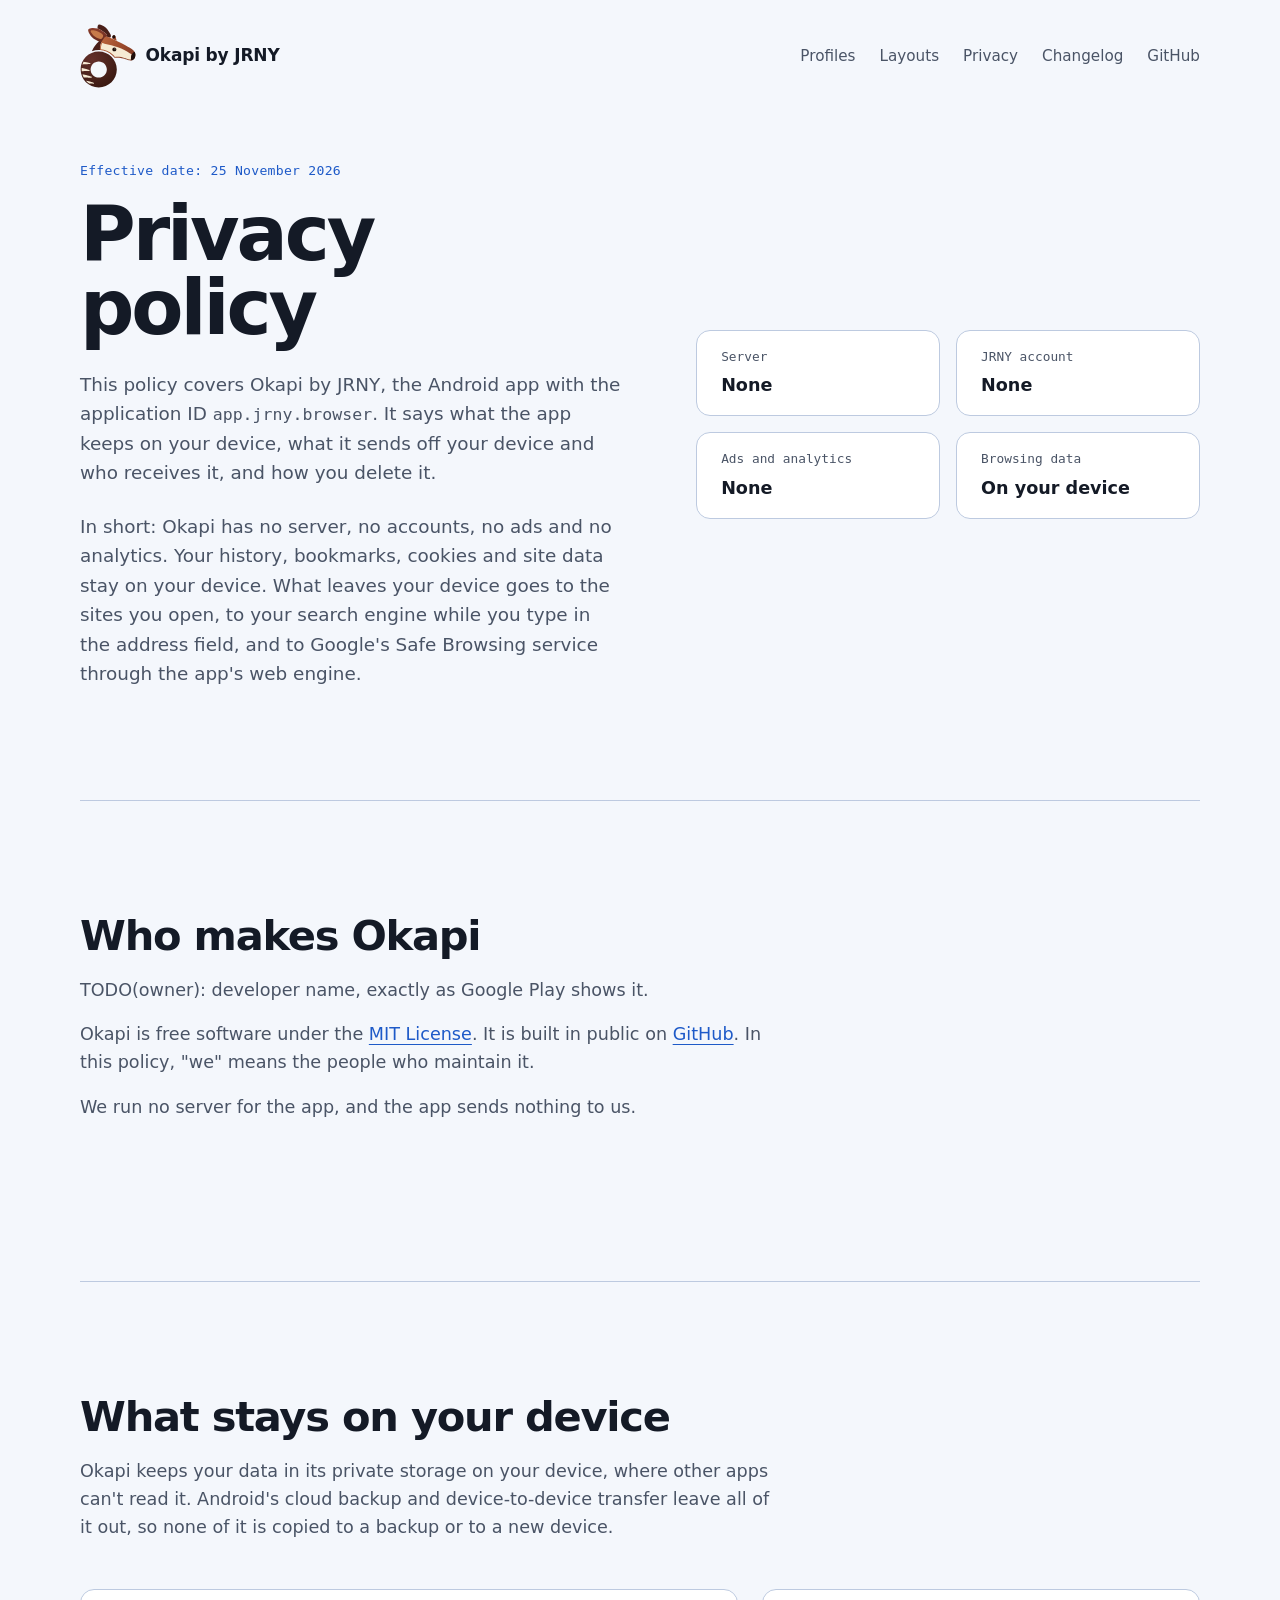
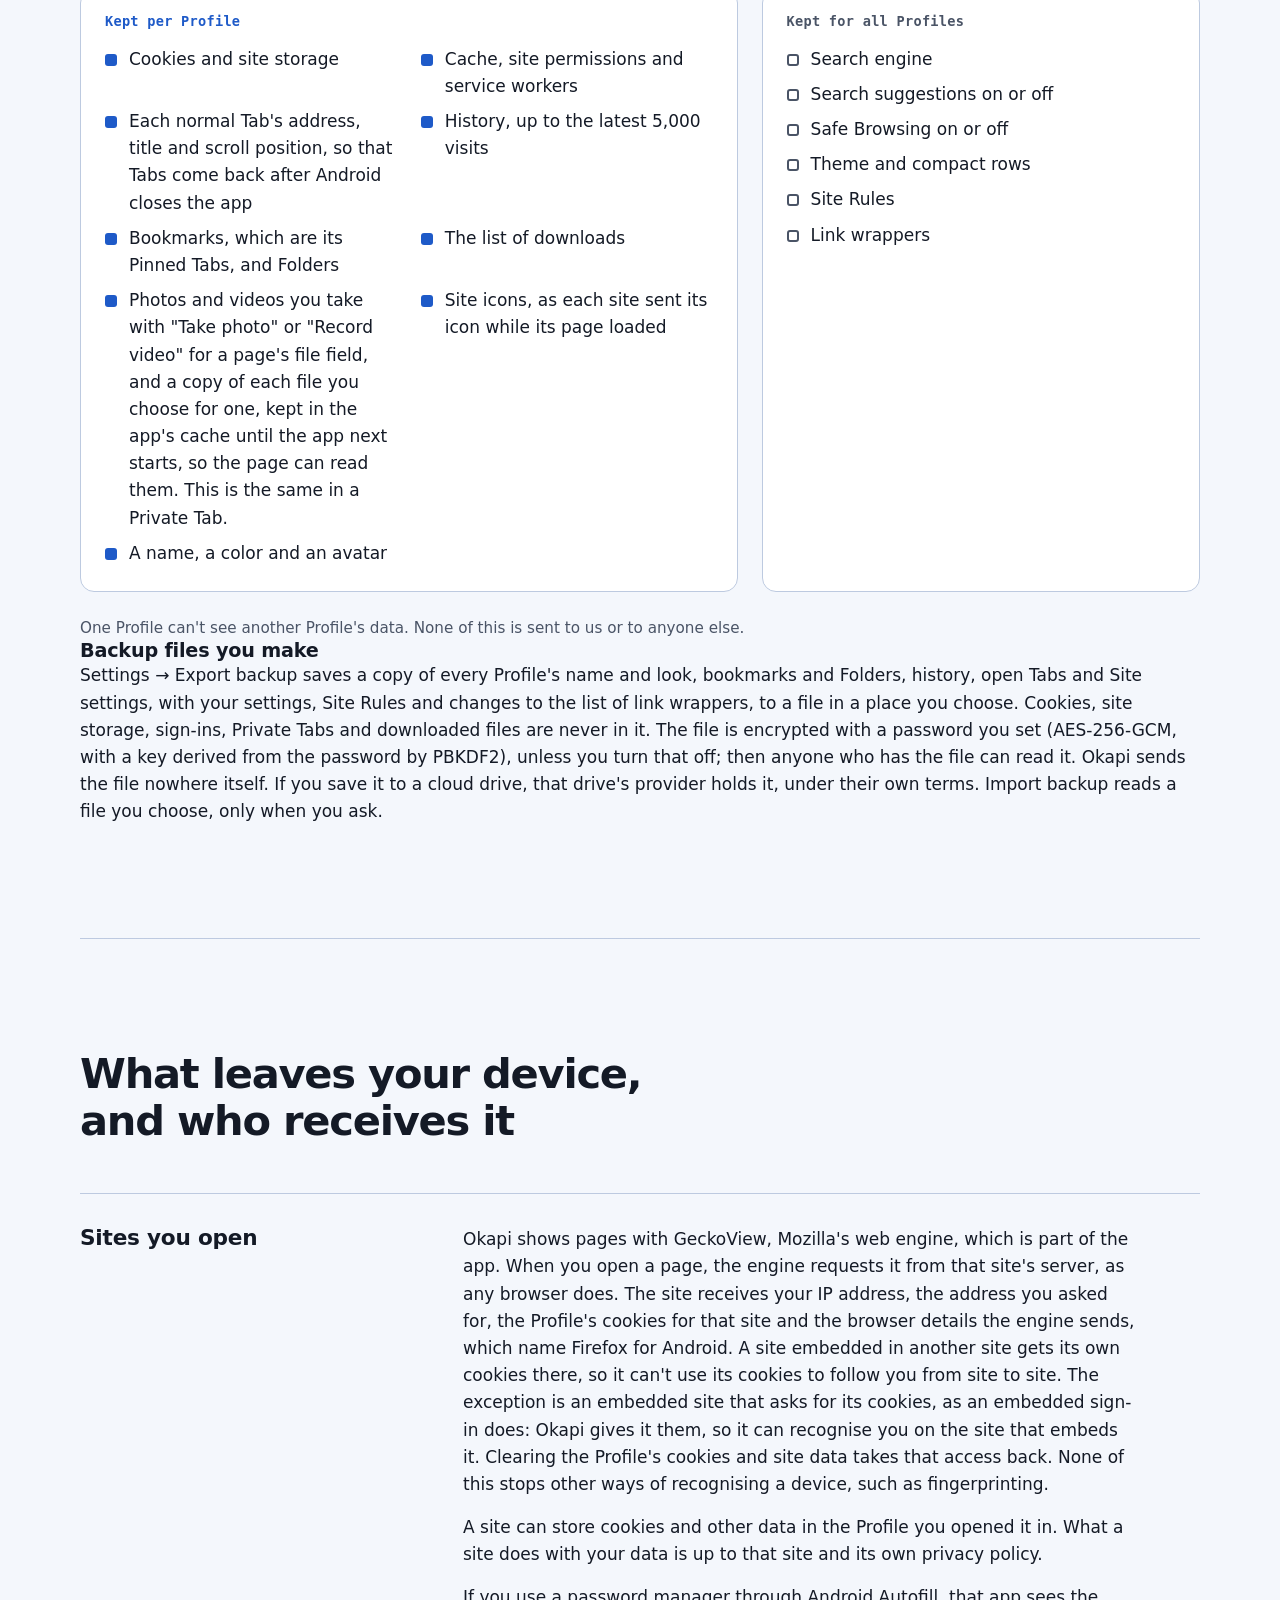
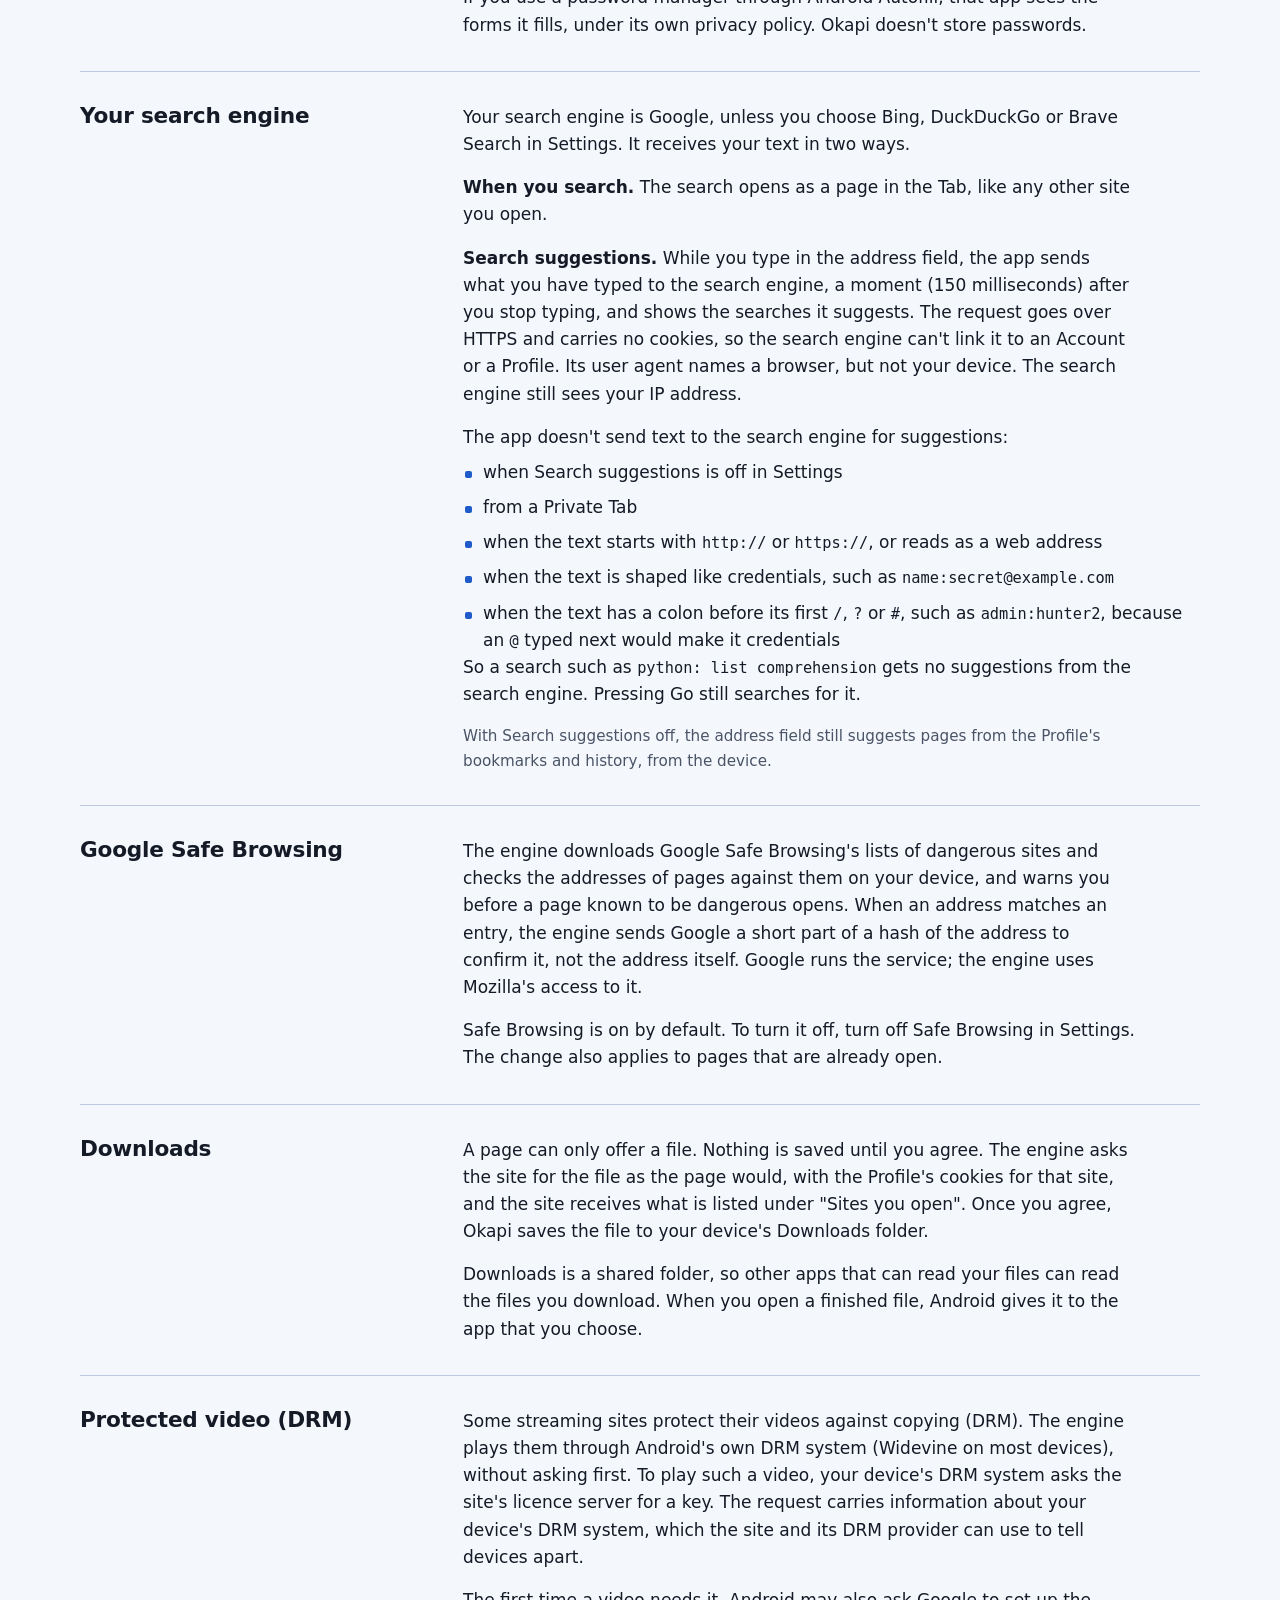
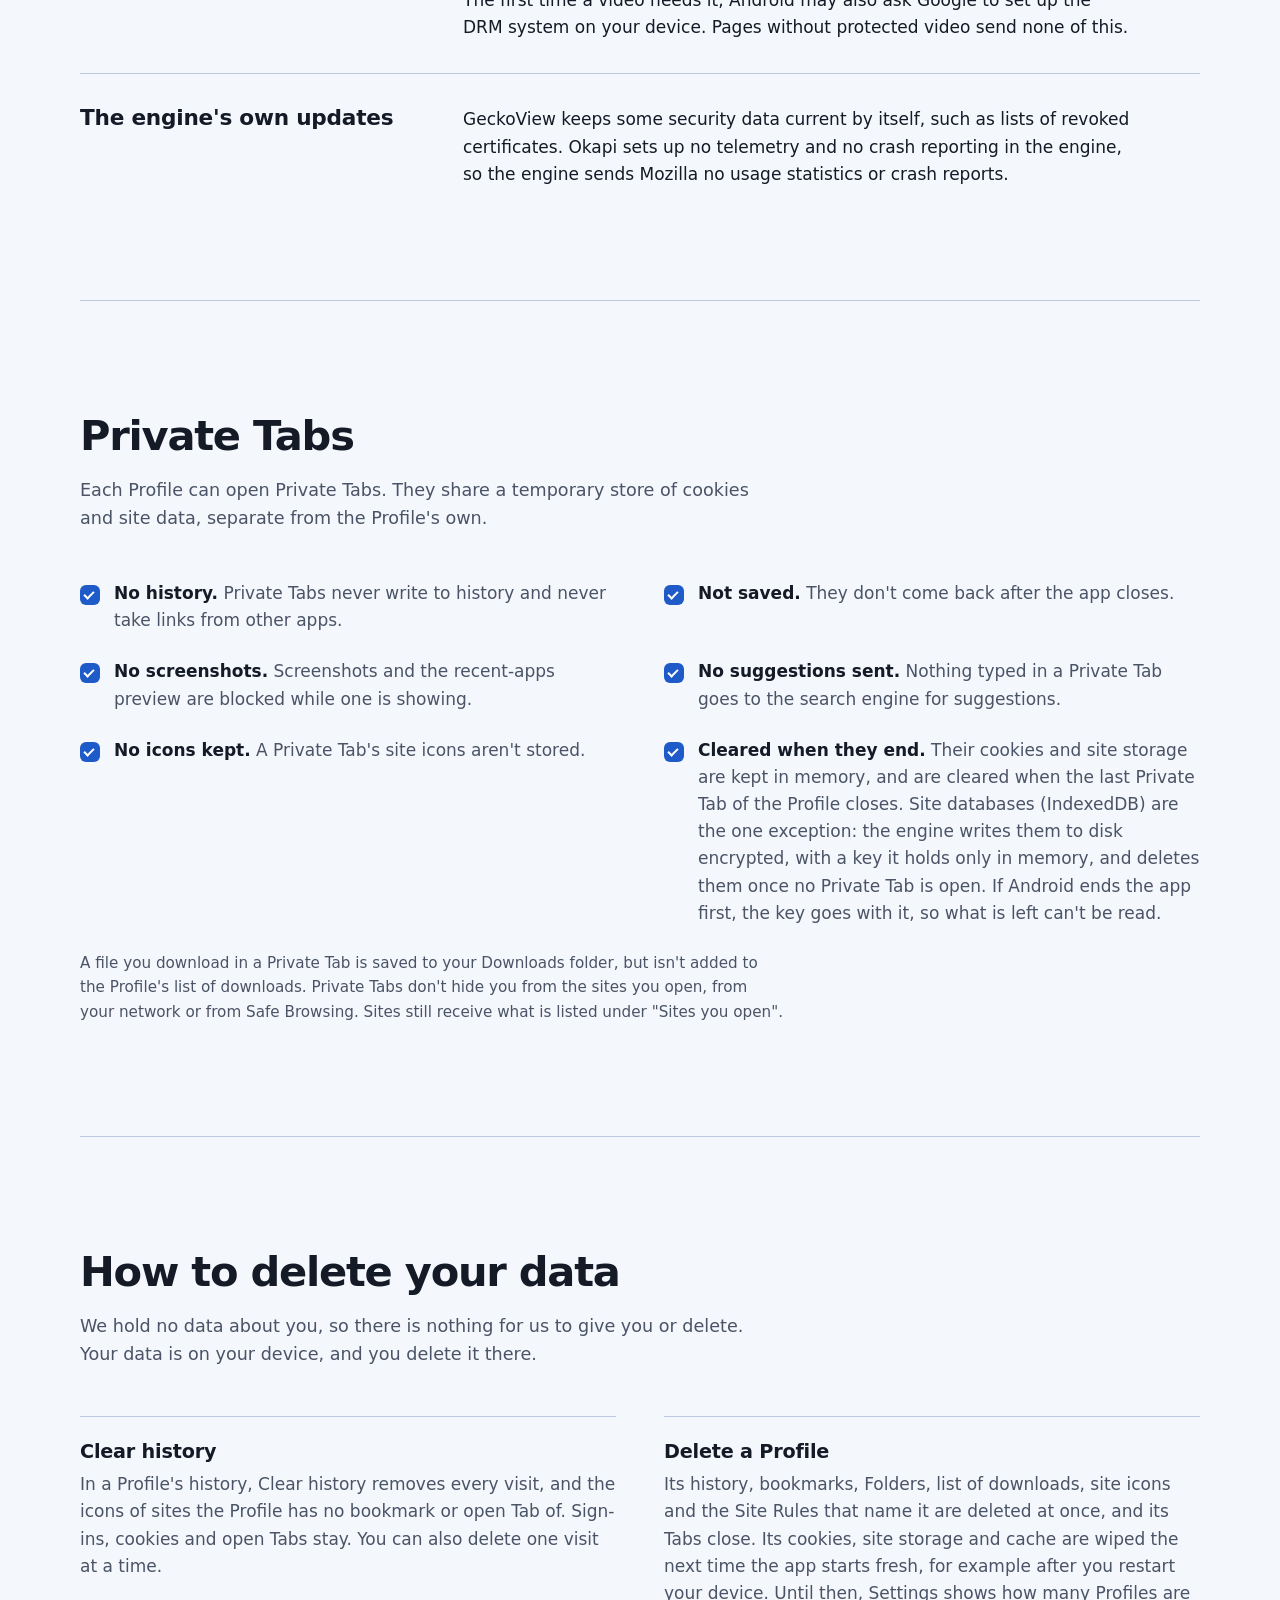
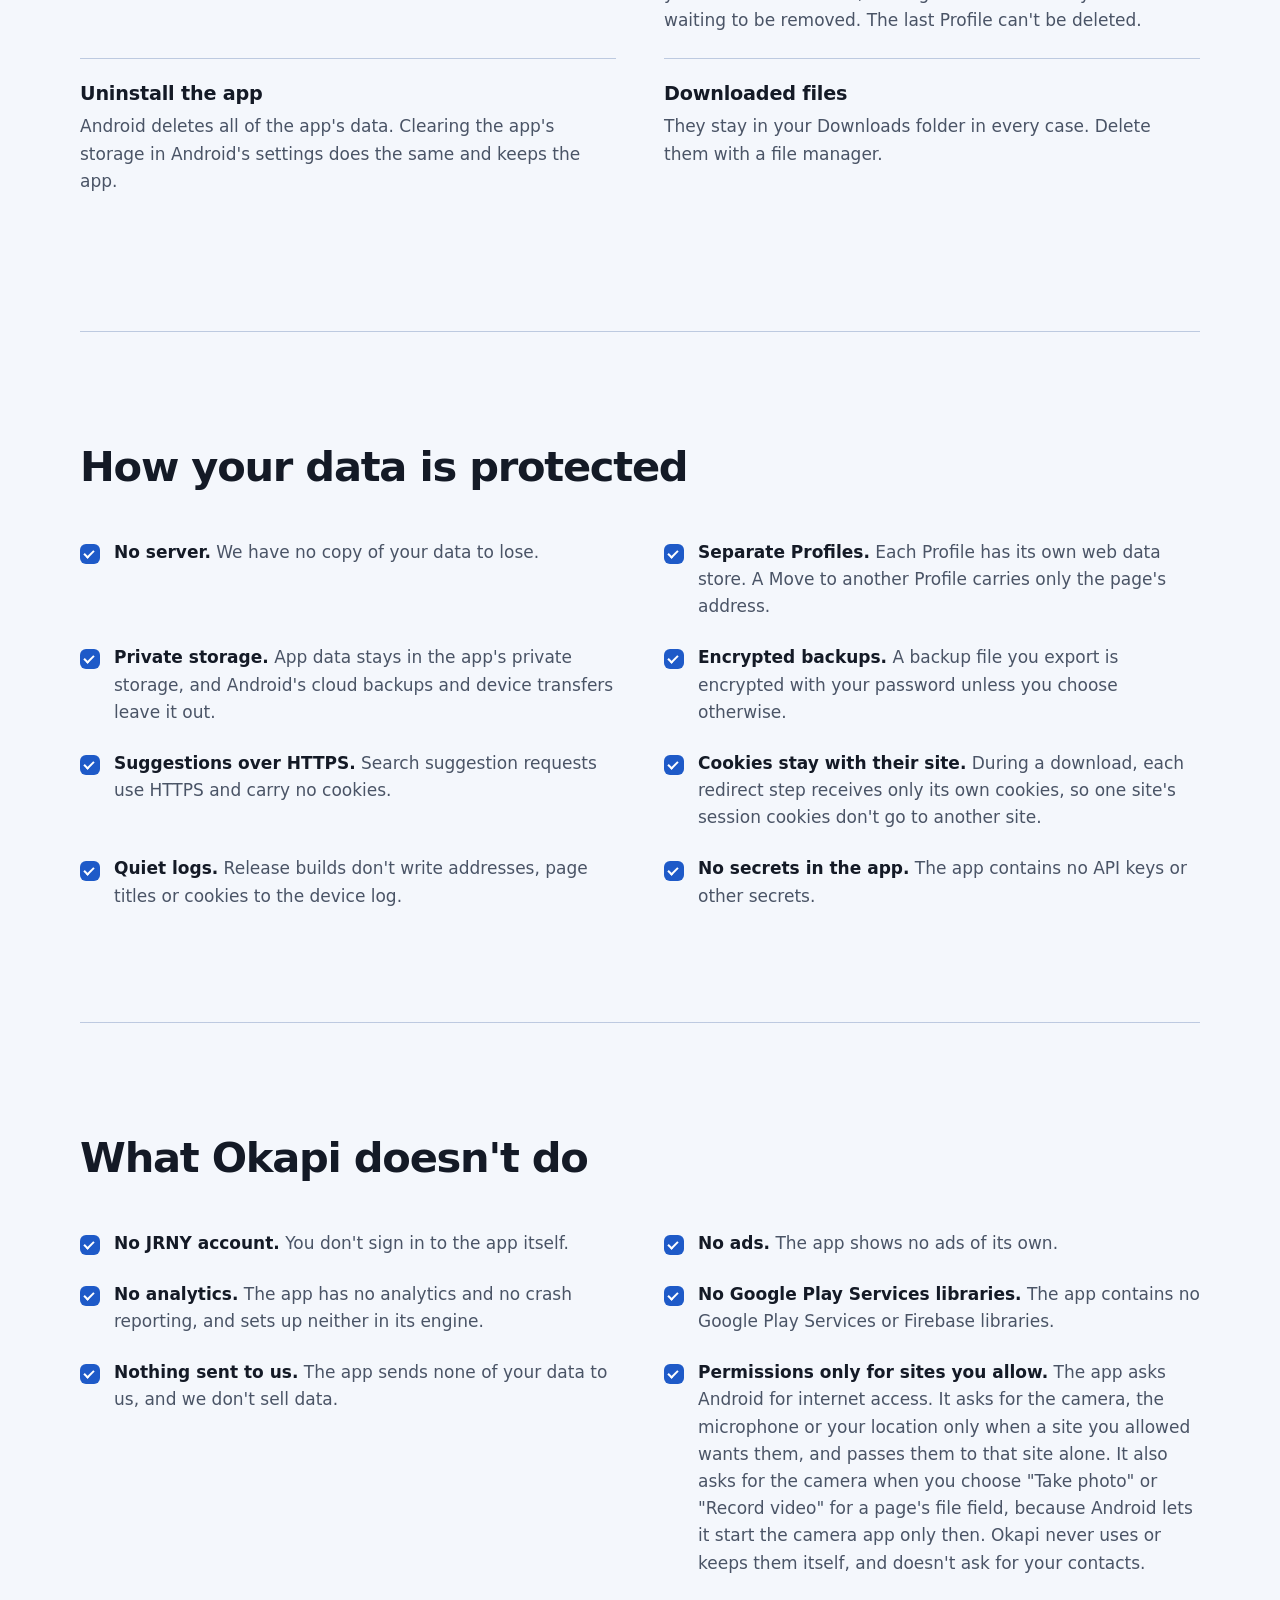
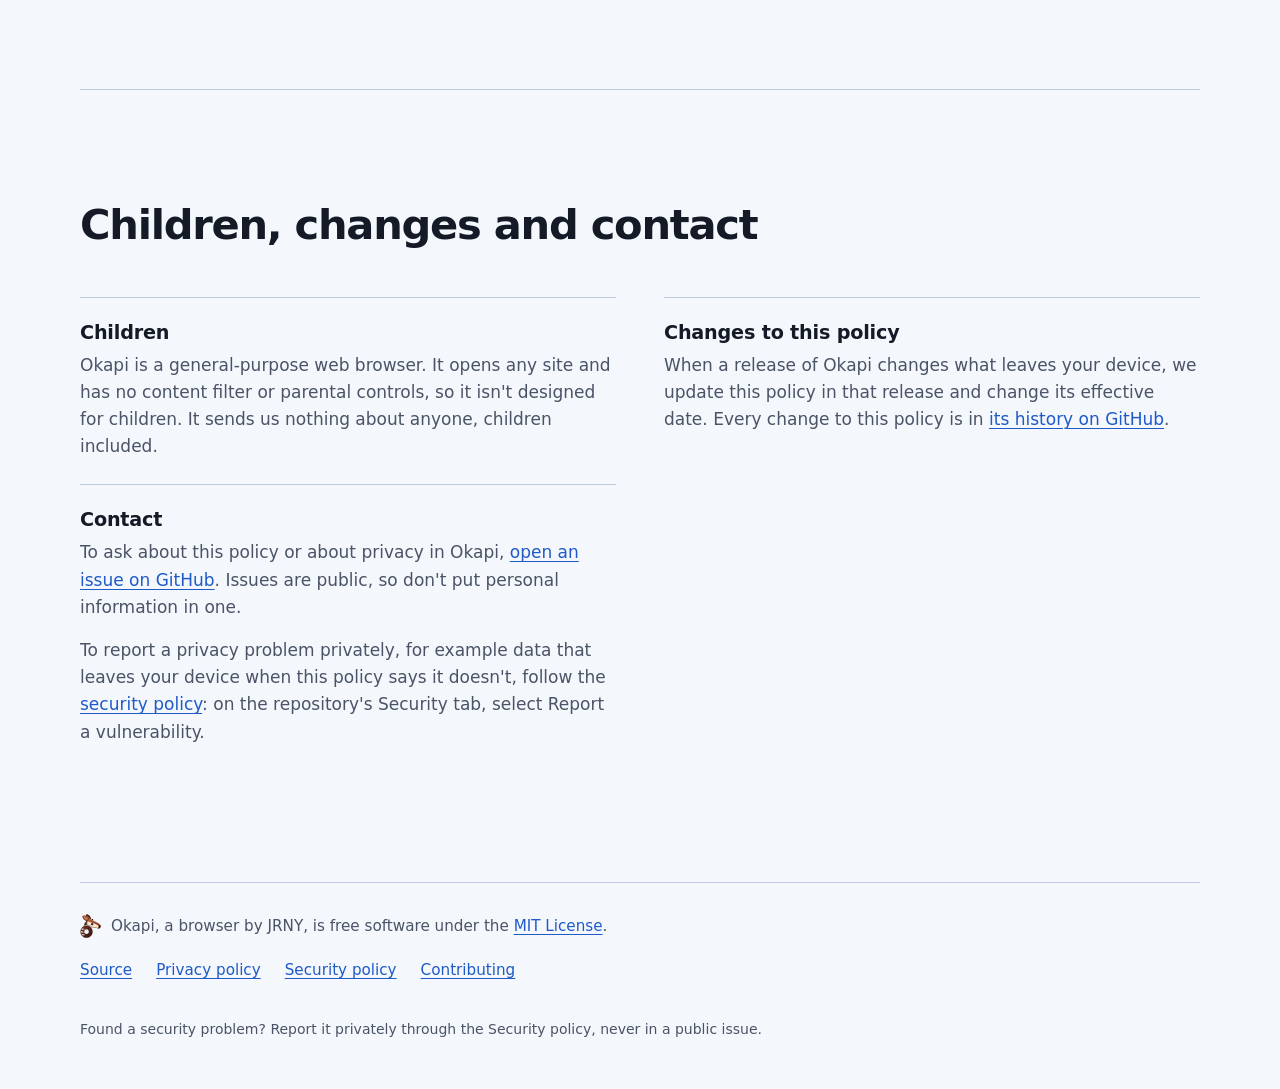
==== commit 797511d3: "Site Rules: see through Link Wrappers such as Outlook Safe Links An Incoming Link through a Link Wra" ====
--- a/website/public/privacy.html
+++ b/website/public/privacy.html
@@ -96,12 +96,13 @@
             <li>Safe Browsing on or off</li>
             <li>Theme and compact rows</li>
             <li>Site Rules</li>
+            <li>Link wrappers</li>
           </ul>
         </div>
       </div>
       <p class="note">One Profile can't see another Profile's data. None of this is sent to us or to anyone else.</p>
       <h3>Backup files you make</h3>
-      <p>Settings → Export backup saves a copy of every Profile's name and look, bookmarks and Folders, history, open Tabs and Site settings, with your settings and Site Rules, to a file in a place you choose. Cookies, site storage, sign-ins, Private Tabs and downloaded files are never in it. The file is encrypted with a password you set (AES-256-GCM, with a key derived from the password by PBKDF2), unless you turn that off; then anyone who has the file can read it. Okapi sends the file nowhere itself. If you save it to a cloud drive, that drive's provider holds it, under their own terms. Import backup reads a file you choose, only when you ask.</p>
+      <p>Settings → Export backup saves a copy of every Profile's name and look, bookmarks and Folders, history, open Tabs and Site settings, with your settings, Site Rules and changes to the list of link wrappers, to a file in a place you choose. Cookies, site storage, sign-ins, Private Tabs and downloaded files are never in it. The file is encrypted with a password you set (AES-256-GCM, with a key derived from the password by PBKDF2), unless you turn that off; then anyone who has the file can read it. Okapi sends the file nowhere itself. If you save it to a cloud drive, that drive's provider holds it, under their own terms. Import backup reads a file you choose, only when you ask.</p>
     </section>
 
     <section id="leaves" class="band wrap" aria-labelledby="leaves-title">
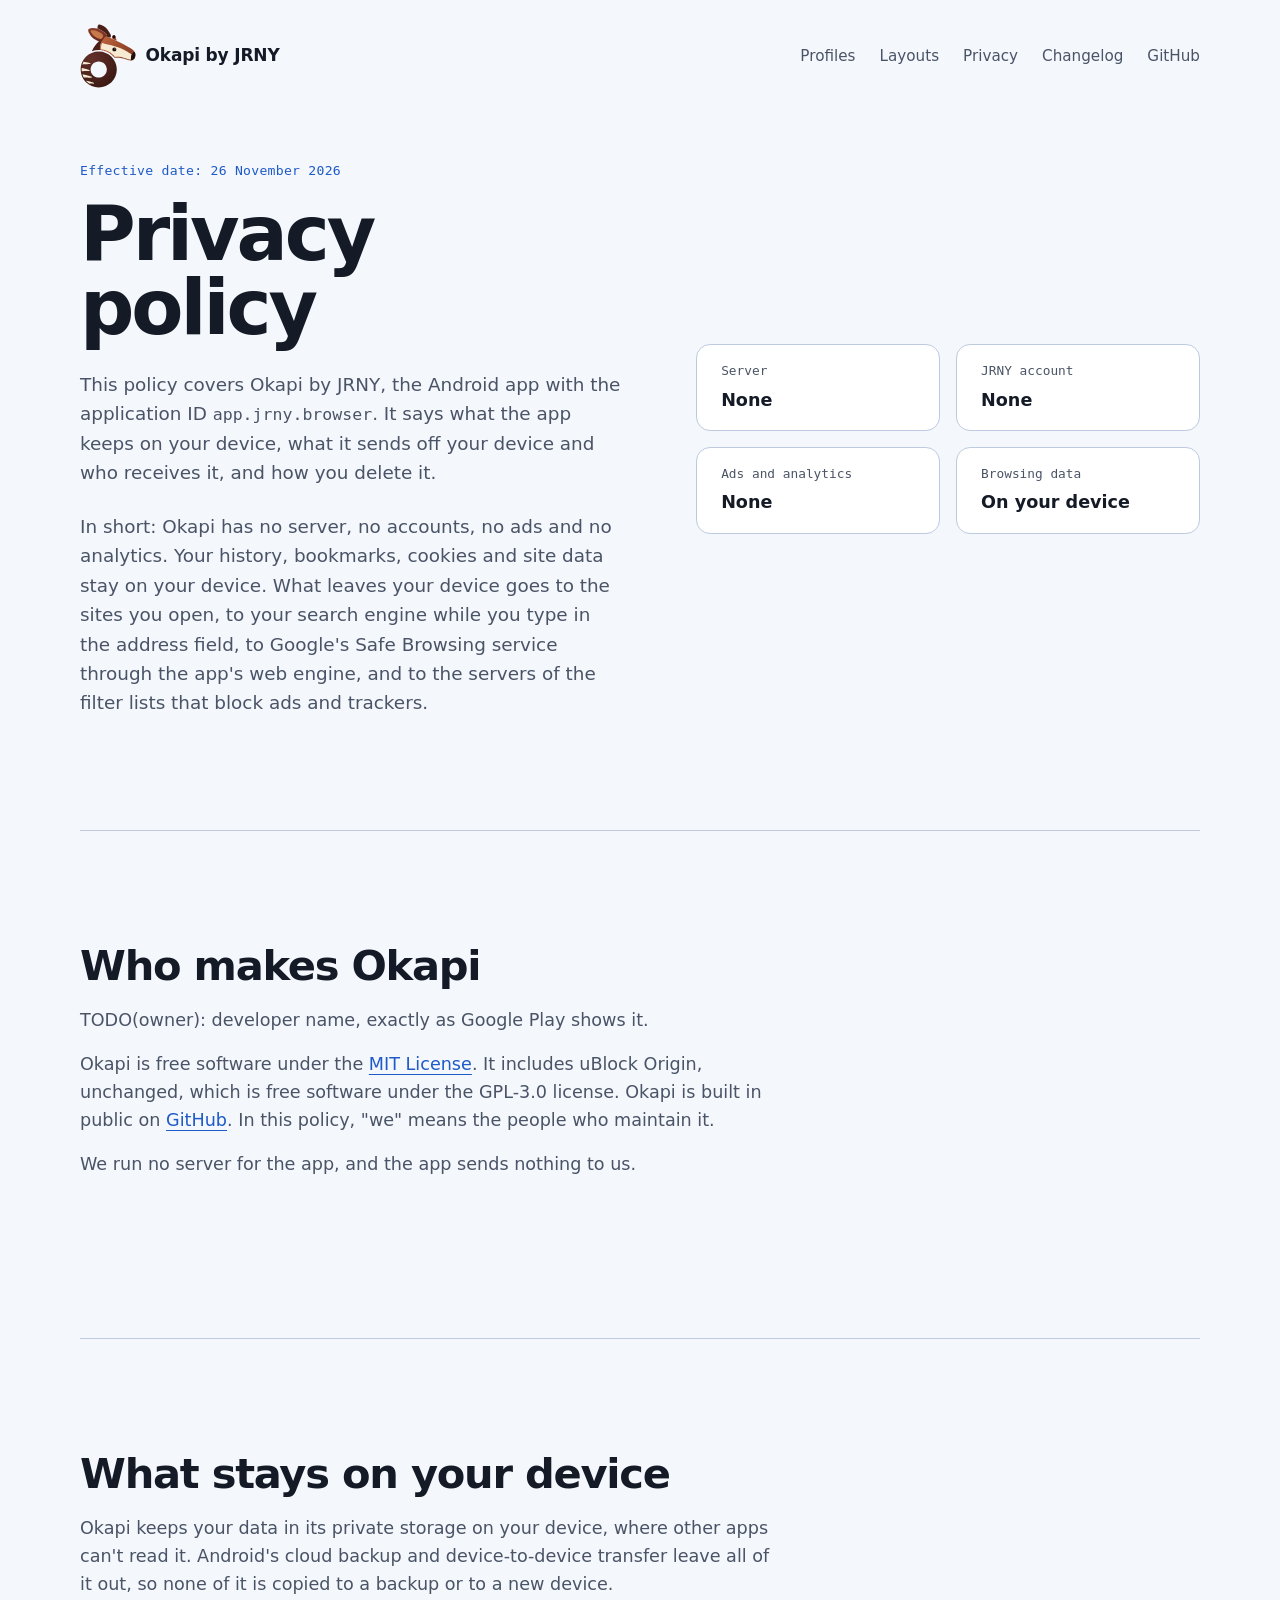
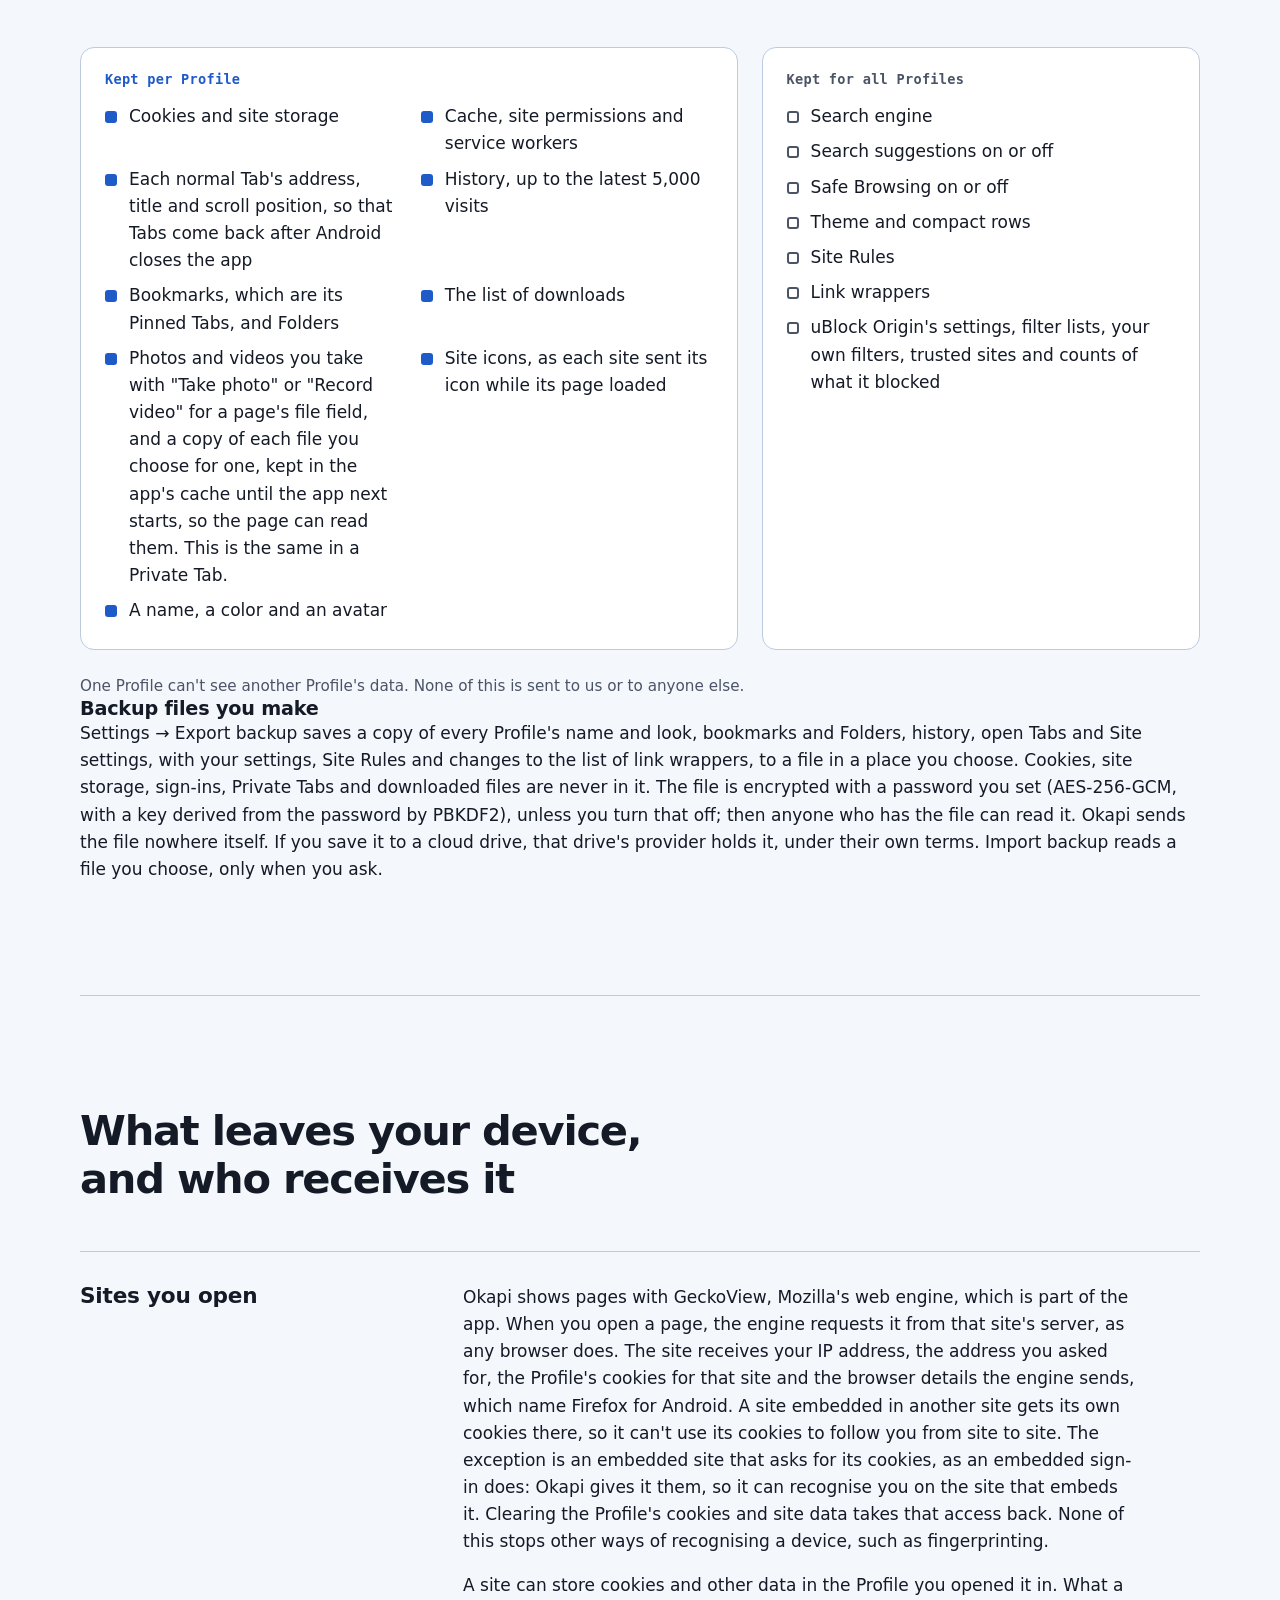
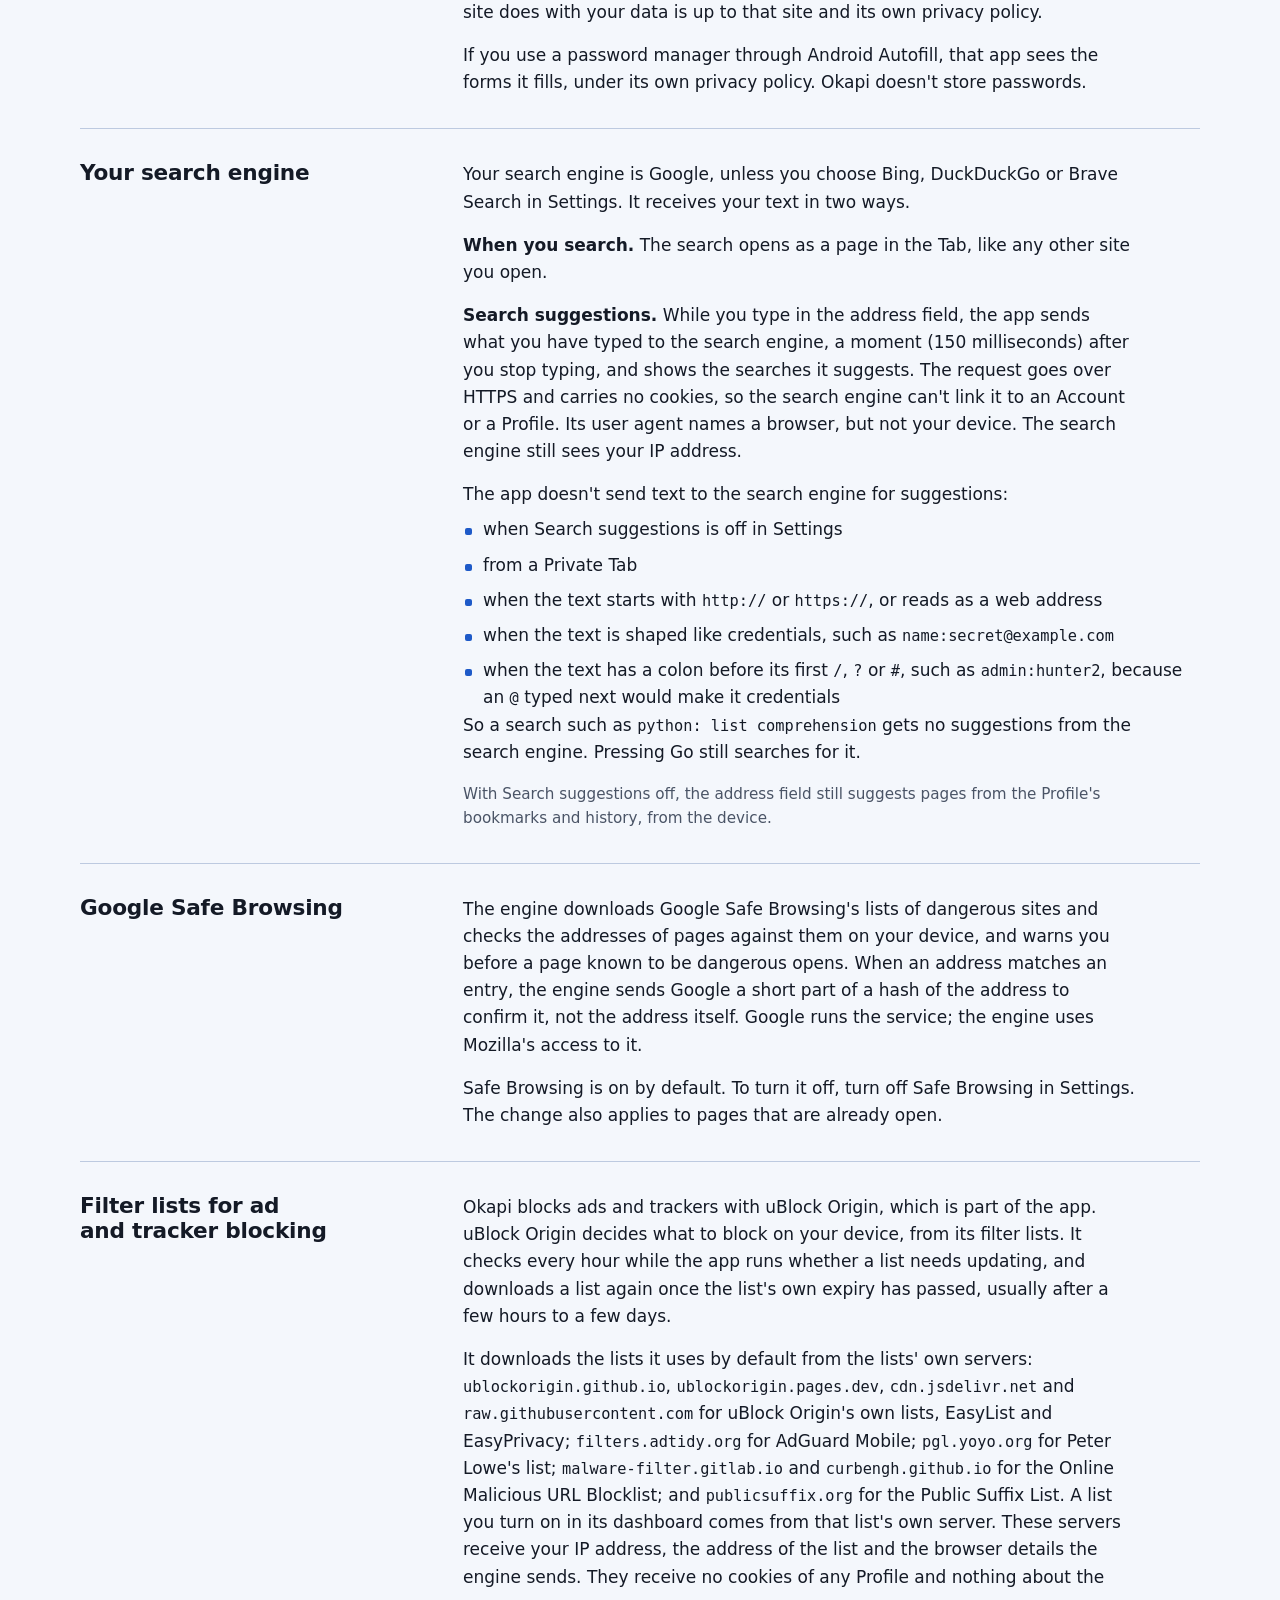
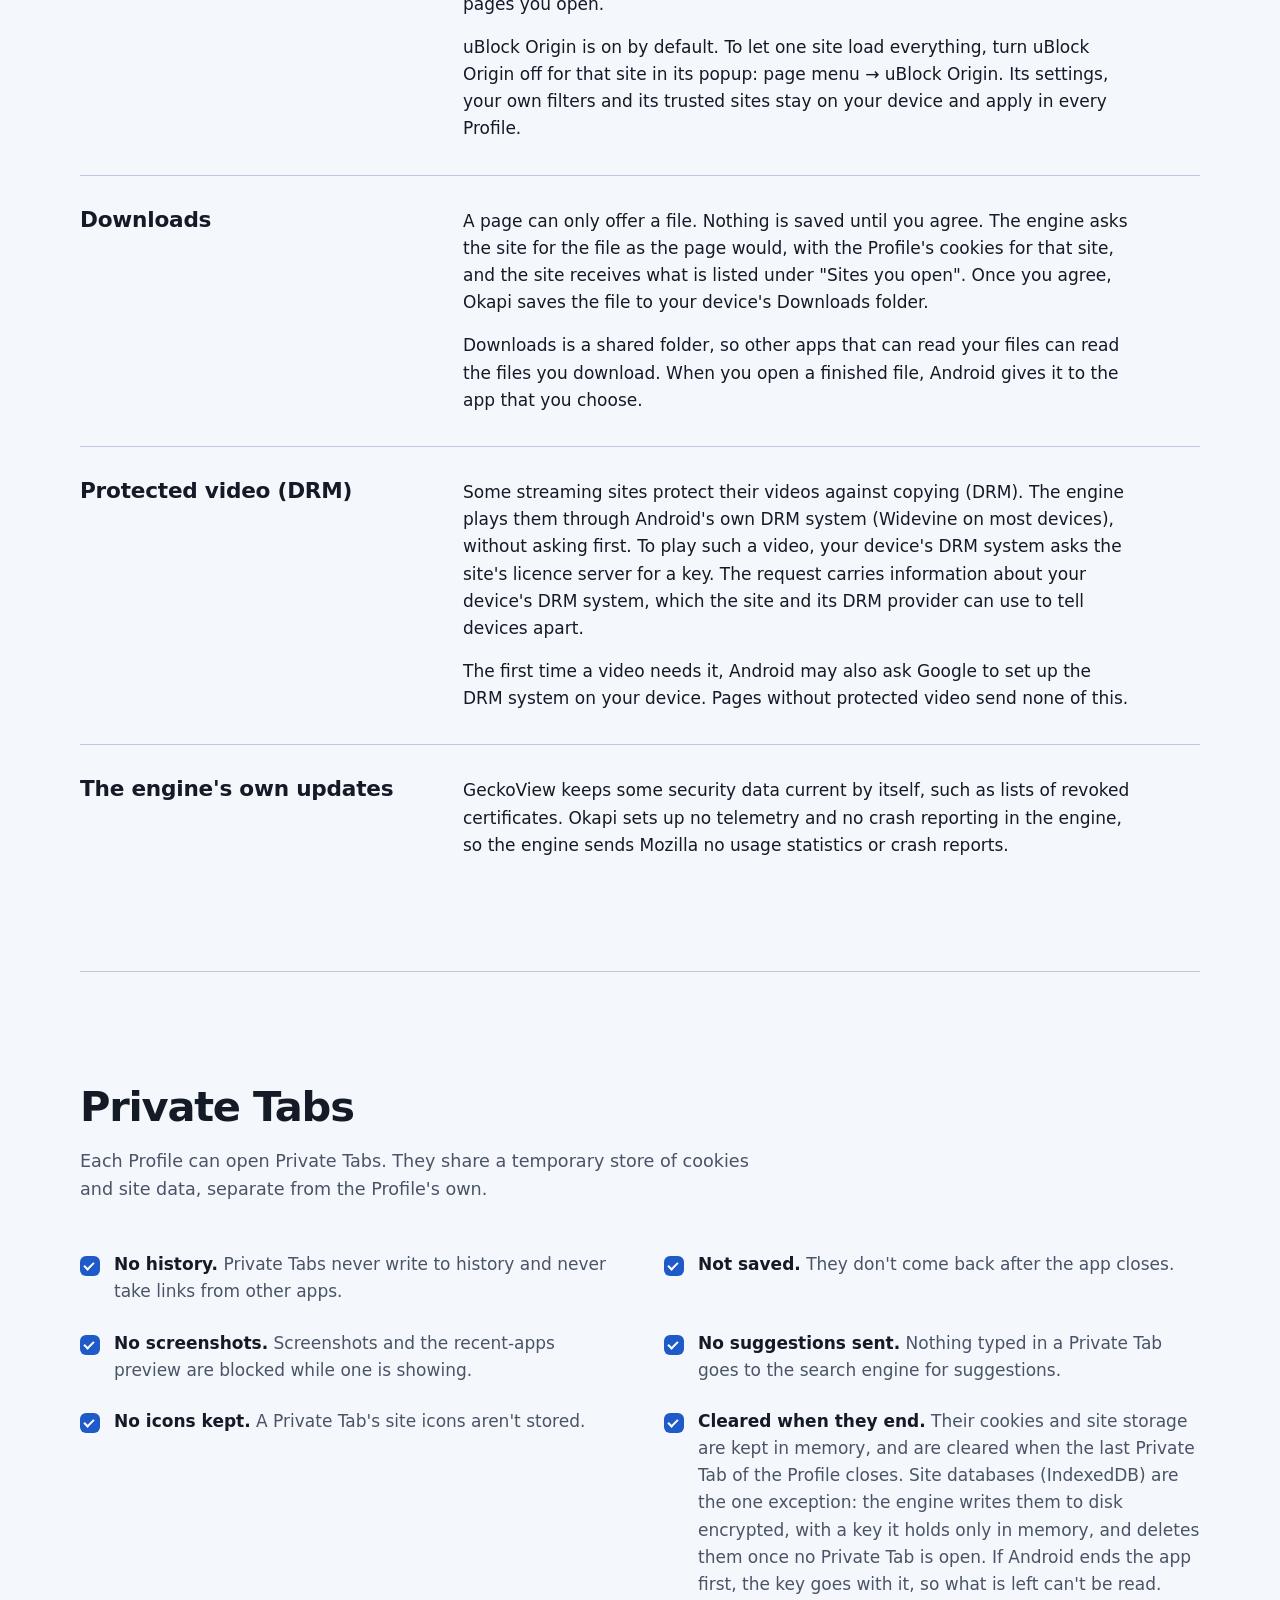
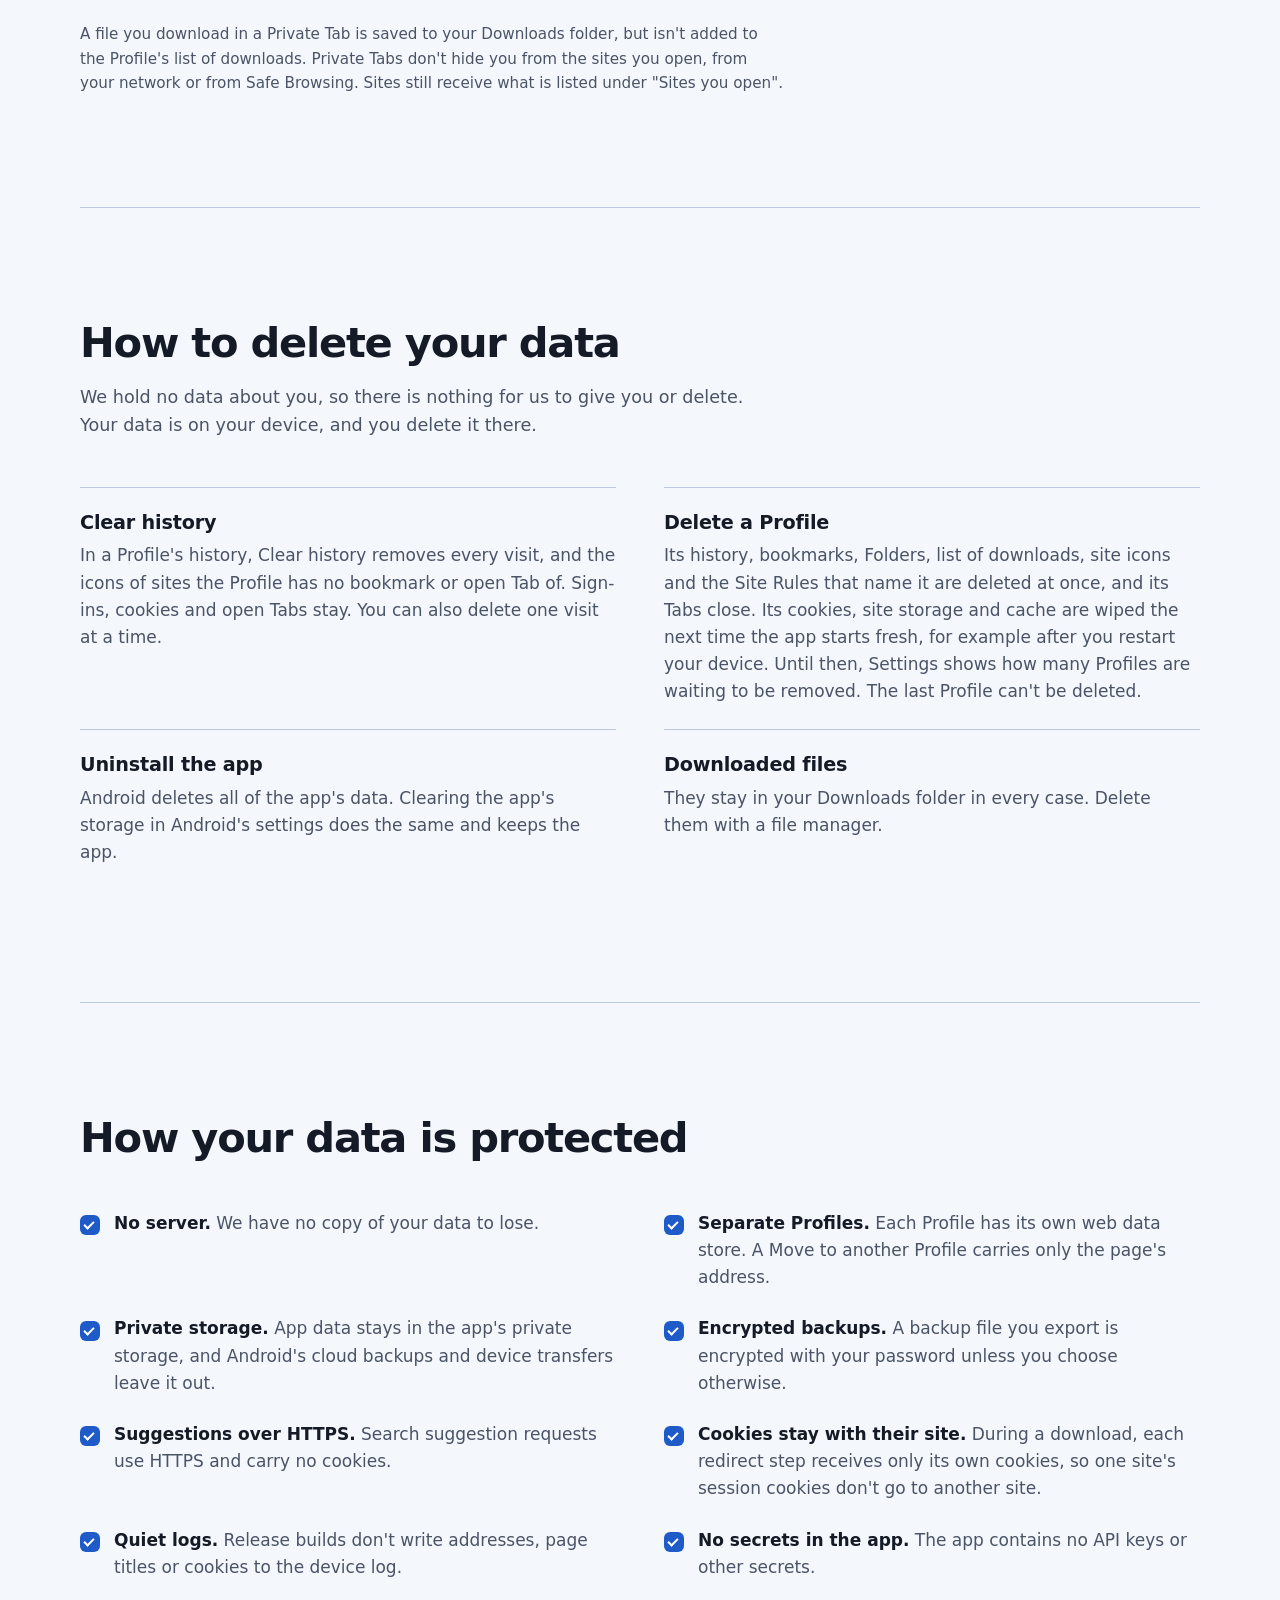
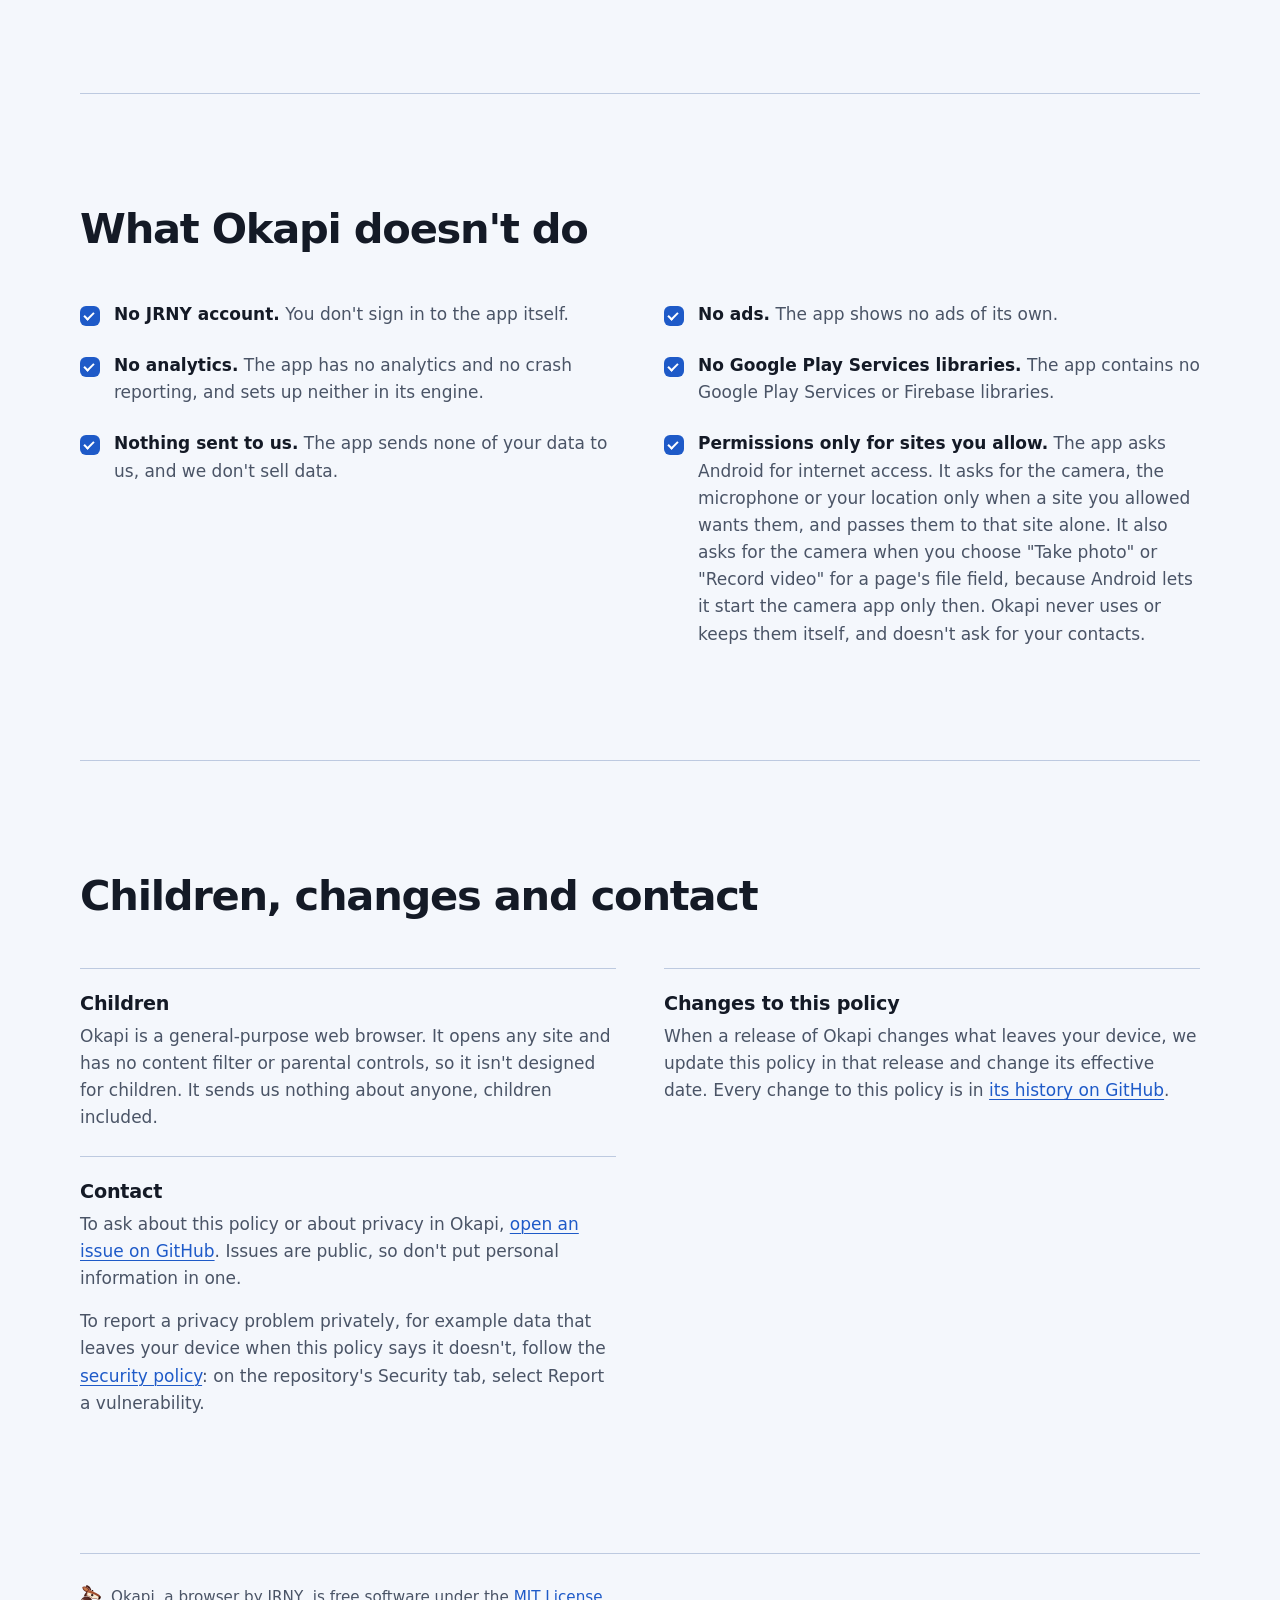
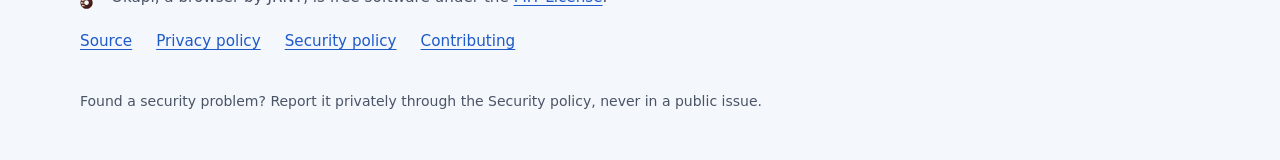
==== commit d60fc4b0: "Docs: content blocking with uBlock Origin ADR 0008 records the choice of uBlock Origin, built in and" ====
--- a/website/public/privacy.html
+++ b/website/public/privacy.html
@@ -45,10 +45,10 @@
   <main id="main">
     <section class="hero wrap" aria-labelledby="pp-title">
       <div class="hero-text">
-        <p class="eyebrow">Effective date: <time datetime="2026-11-25">25 November 2026</time></p>
+        <p class="eyebrow">Effective date: <time datetime="2026-11-26">26 November 2026</time></p>
         <h1 id="pp-title">Privacy policy</h1>
         <p class="lede">This policy covers Okapi by JRNY, the Android app with the application ID <code>app.jrny.browser</code>. It says what the app keeps on your device, what it sends off your device and who receives it, and how you delete it.</p>
-        <p class="lede">In short: Okapi has no server, no accounts, no ads and no analytics. Your history, bookmarks, cookies and site data stay on your device. What leaves your device goes to the sites you open, to your search engine while you type in the address field, and to Google's Safe Browsing service through the app's web engine.</p>
+        <p class="lede">In short: Okapi has no server, no accounts, no ads and no analytics. Your history, bookmarks, cookies and site data stay on your device. What leaves your device goes to the sites you open, to your search engine while you type in the address field, to Google's Safe Browsing service through the app's web engine, and to the servers of the filter lists that block ads and trackers.</p>
       </div>
       <dl class="reqs">
         <div><dt>Server</dt><dd>None</dd></div>
@@ -63,7 +63,7 @@
         <h2 id="who-title">Who makes Okapi</h2>
         <!-- TODO(owner): replace the next paragraph with the developer name, exactly as Google Play shows it. -->
         <p class="note">TODO(owner): developer name, exactly as Google Play shows it.</p>
-        <p>Okapi is free software under the <a href="https://github.com/cylim/android-browser/blob/main/LICENSE">MIT License</a>. It is built in public on <a href="https://github.com/cylim/android-browser">GitHub</a>. In this policy, "we" means the people who maintain it.</p>
+        <p>Okapi is free software under the <a href="https://github.com/cylim/android-browser/blob/main/LICENSE">MIT License</a>. It includes uBlock Origin, unchanged, which is free software under the GPL-3.0 license. Okapi is built in public on <a href="https://github.com/cylim/android-browser">GitHub</a>. In this policy, "we" means the people who maintain it.</p>
         <p>We run no server for the app, and the app sends nothing to us.</p>
       </div>
     </section>
@@ -97,6 +97,7 @@
             <li>Theme and compact rows</li>
             <li>Site Rules</li>
             <li>Link wrappers</li>
+            <li>uBlock Origin's settings, filter lists, your own filters, trusted sites and counts of what it blocked</li>
           </ul>
         </div>
       </div>
@@ -154,6 +155,17 @@
         </div>
       </article>
 
+      <article class="feature" aria-labelledby="l-blocking">
+        <div class="feature-name">
+          <h3 id="l-blocking">Filter lists for ad and tracker blocking</h3>
+        </div>
+        <div class="feature-body">
+          <p>Okapi blocks ads and trackers with uBlock Origin, which is part of the app. uBlock Origin decides what to block on your device, from its filter lists. It checks every hour while the app runs whether a list needs updating, and downloads a list again once the list's own expiry has passed, usually after a few hours to a few days.</p>
+          <p>It downloads the lists it uses by default from the lists' own servers: <code>ublockorigin.github.io</code>, <code>ublockorigin.pages.dev</code>, <code>cdn.jsdelivr.net</code> and <code>raw.githubusercontent.com</code> for uBlock Origin's own lists, EasyList and EasyPrivacy; <code>filters.adtidy.org</code> for AdGuard Mobile; <code>pgl.yoyo.org</code> for Peter Lowe's list; <code>malware-filter.gitlab.io</code> and <code>curbengh.github.io</code> for the Online Malicious URL Blocklist; and <code>publicsuffix.org</code> for the Public Suffix List. A list you turn on in its dashboard comes from that list's own server. These servers receive your IP address, the address of the list and the browser details the engine sends. They receive no cookies of any Profile and nothing about the pages you open.</p>
+          <p>uBlock Origin is on by default. To let one site load everything, turn uBlock Origin off for that site in its popup: page menu &rarr; uBlock Origin. Its settings, your own filters and its trusted sites stay on your device and apply in every Profile.</p>
+        </div>
+      </article>
+
       <article class="feature" aria-labelledby="l-downloads">
         <div class="feature-name">
           <h3 id="l-downloads">Downloads</h3>
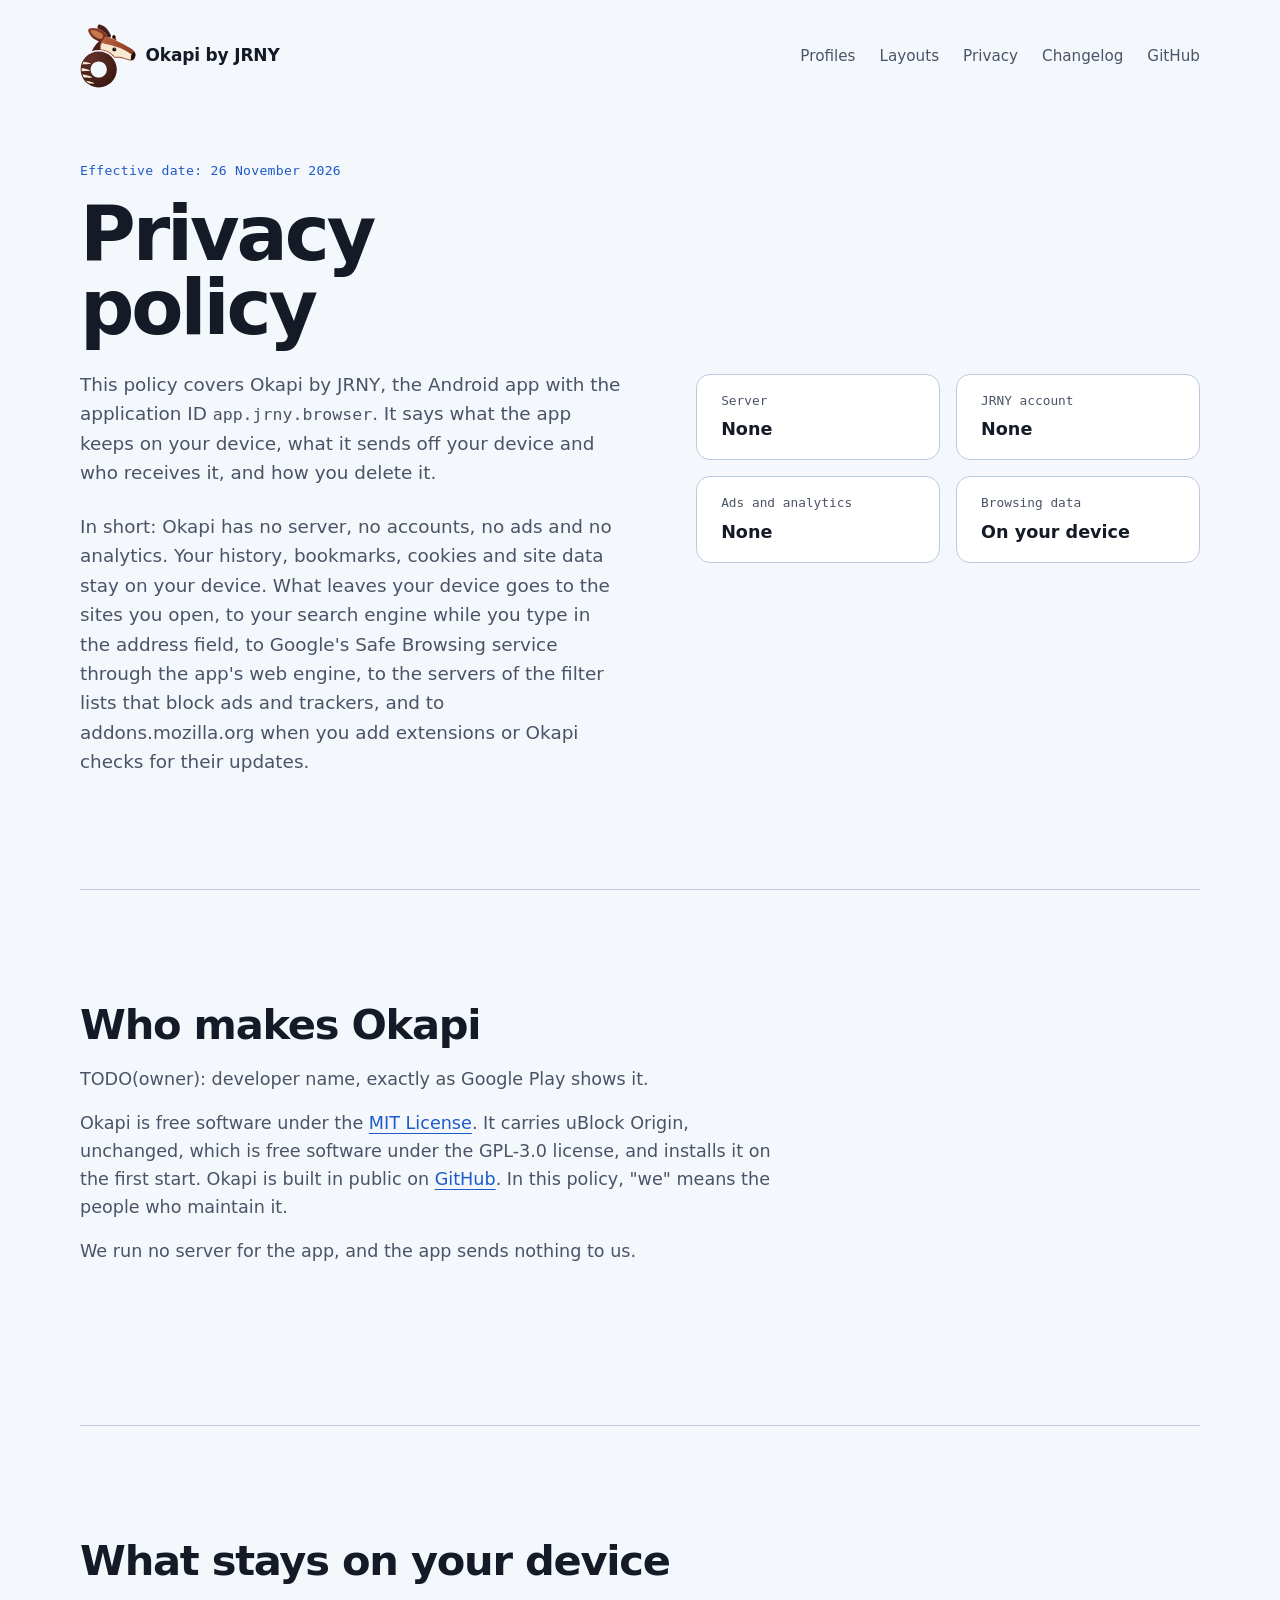
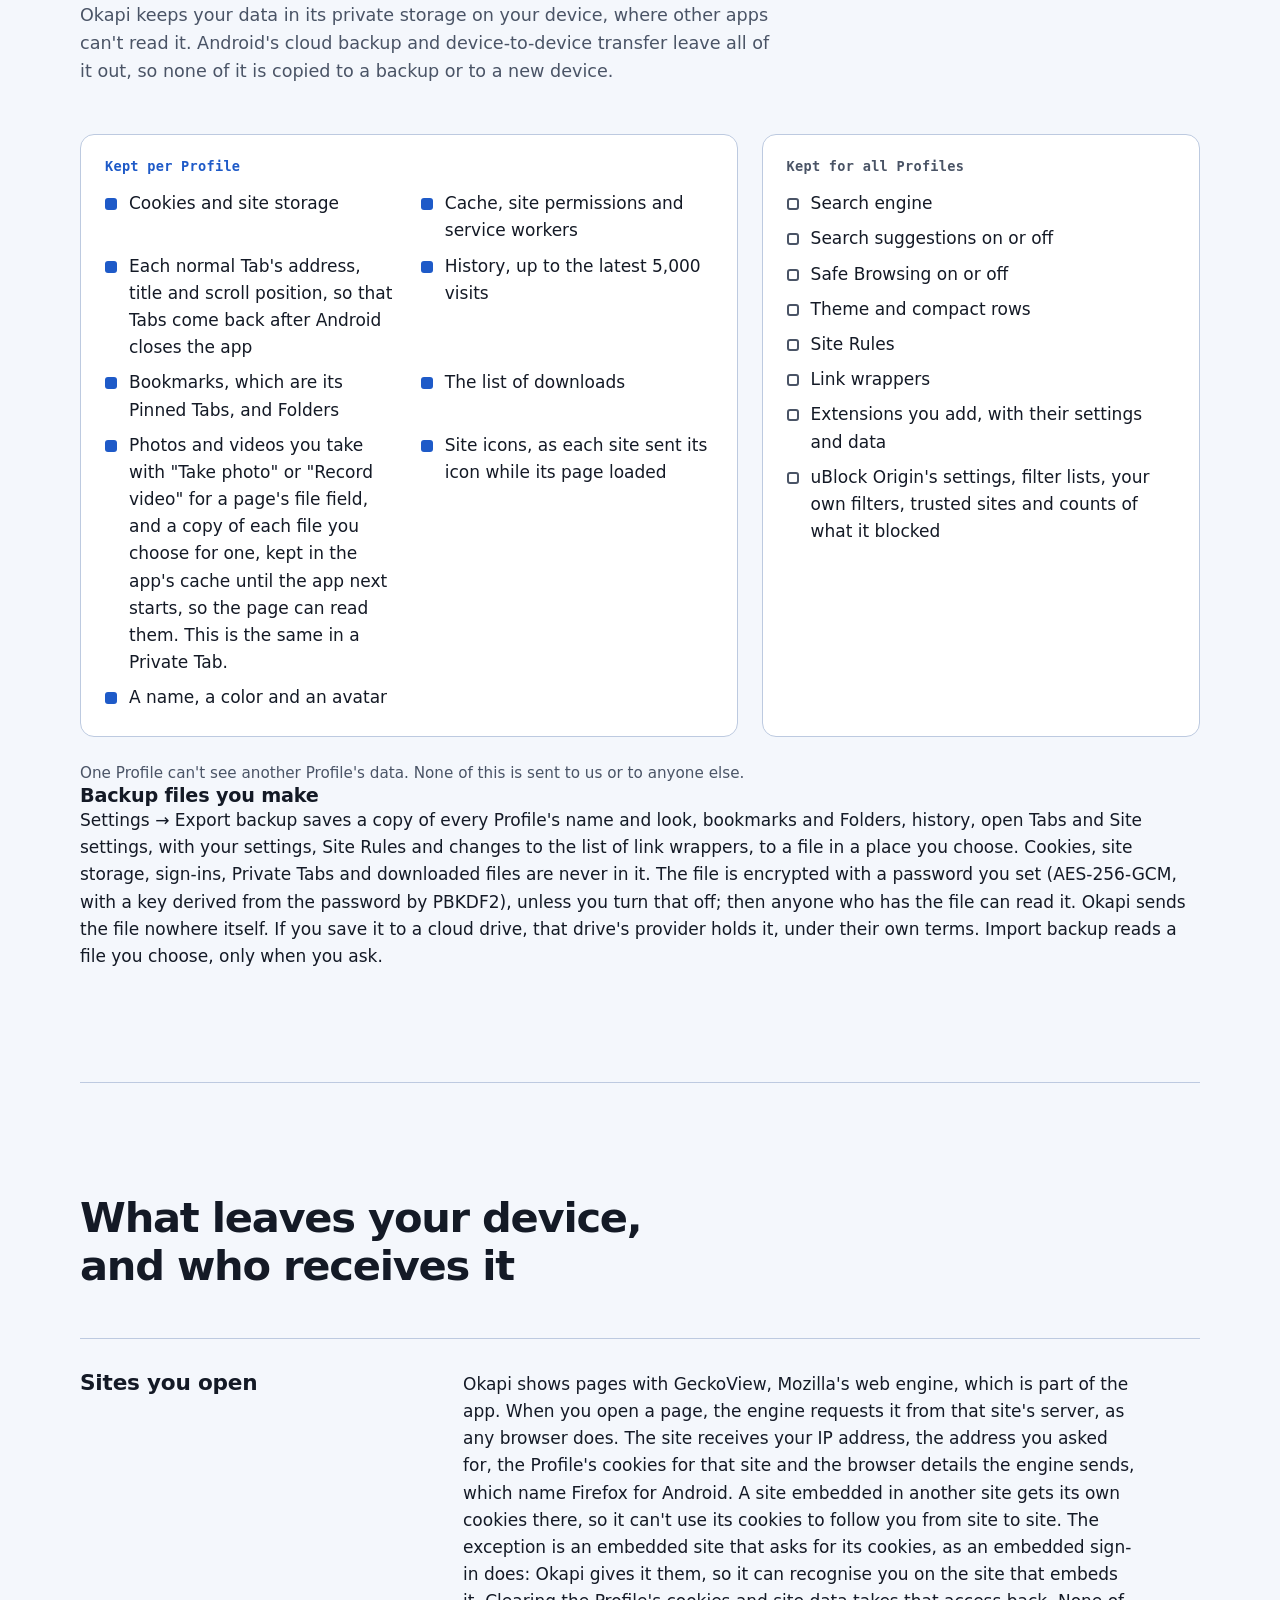
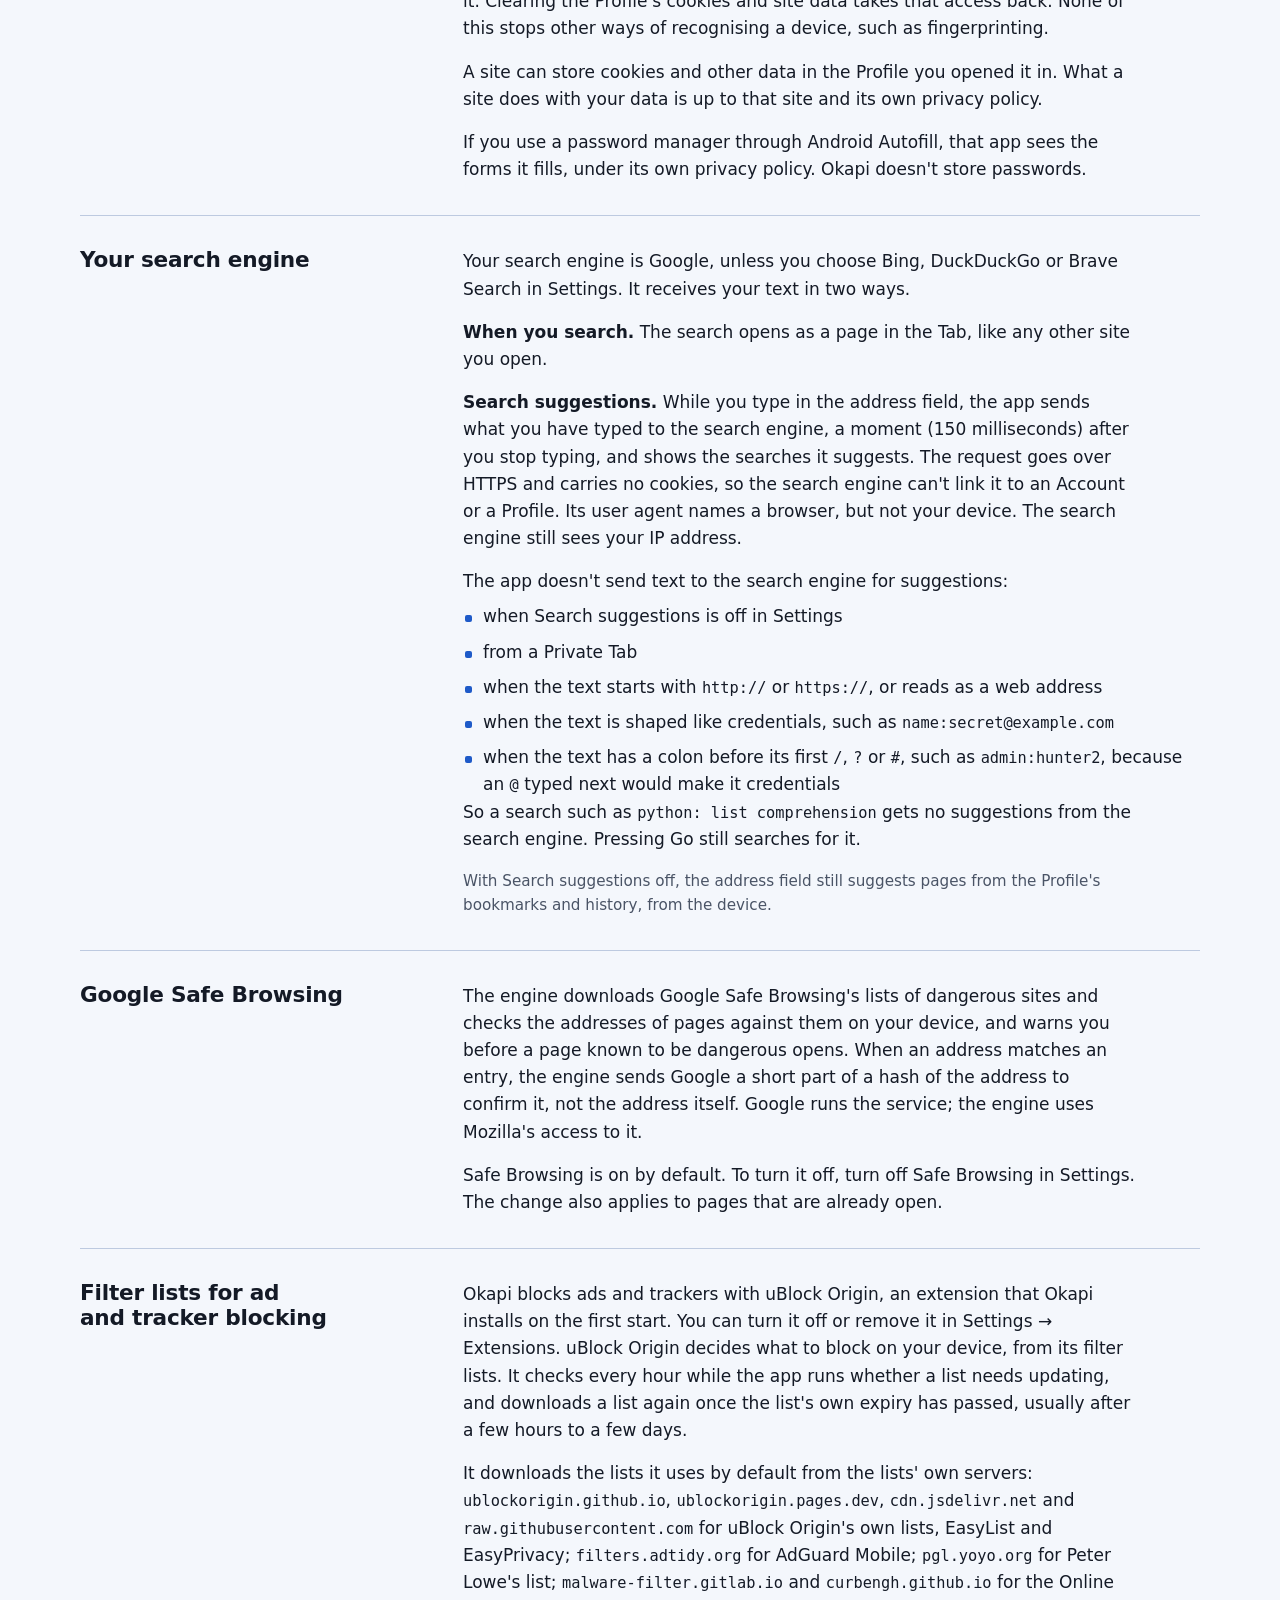
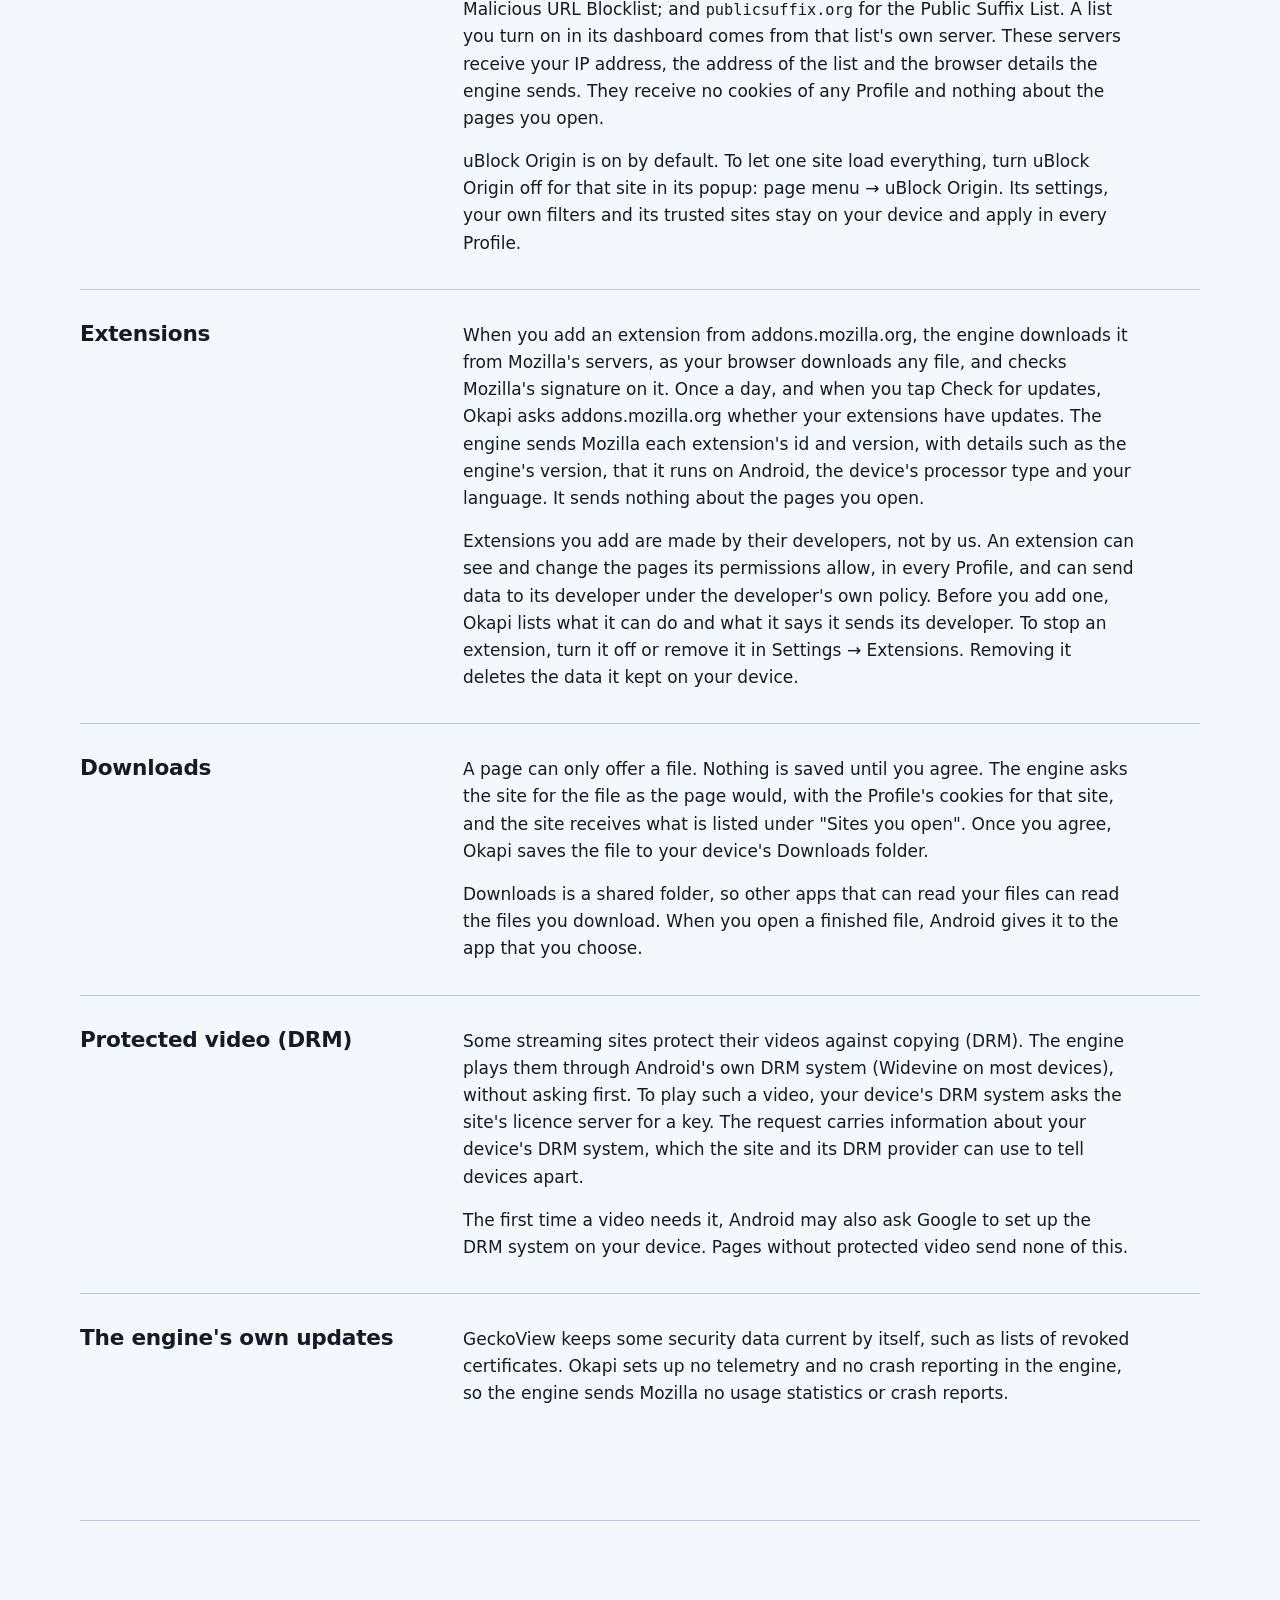
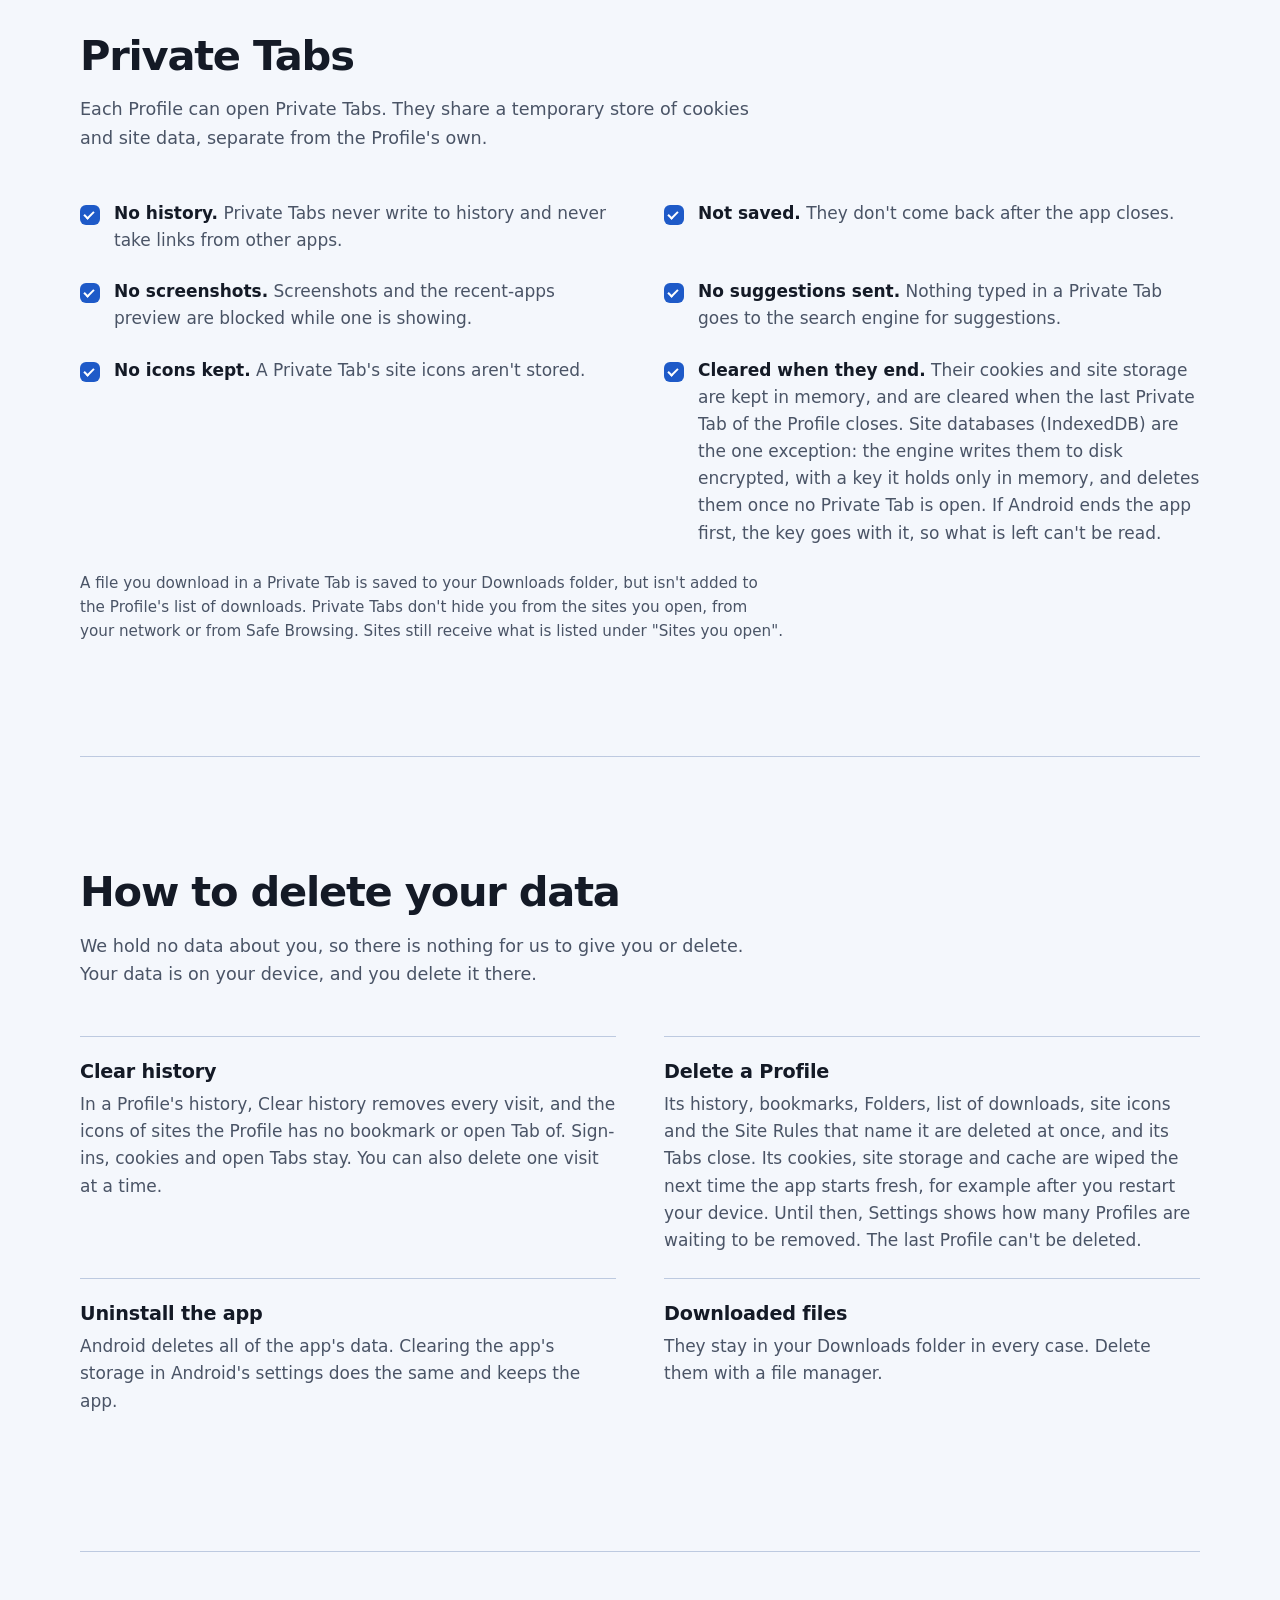
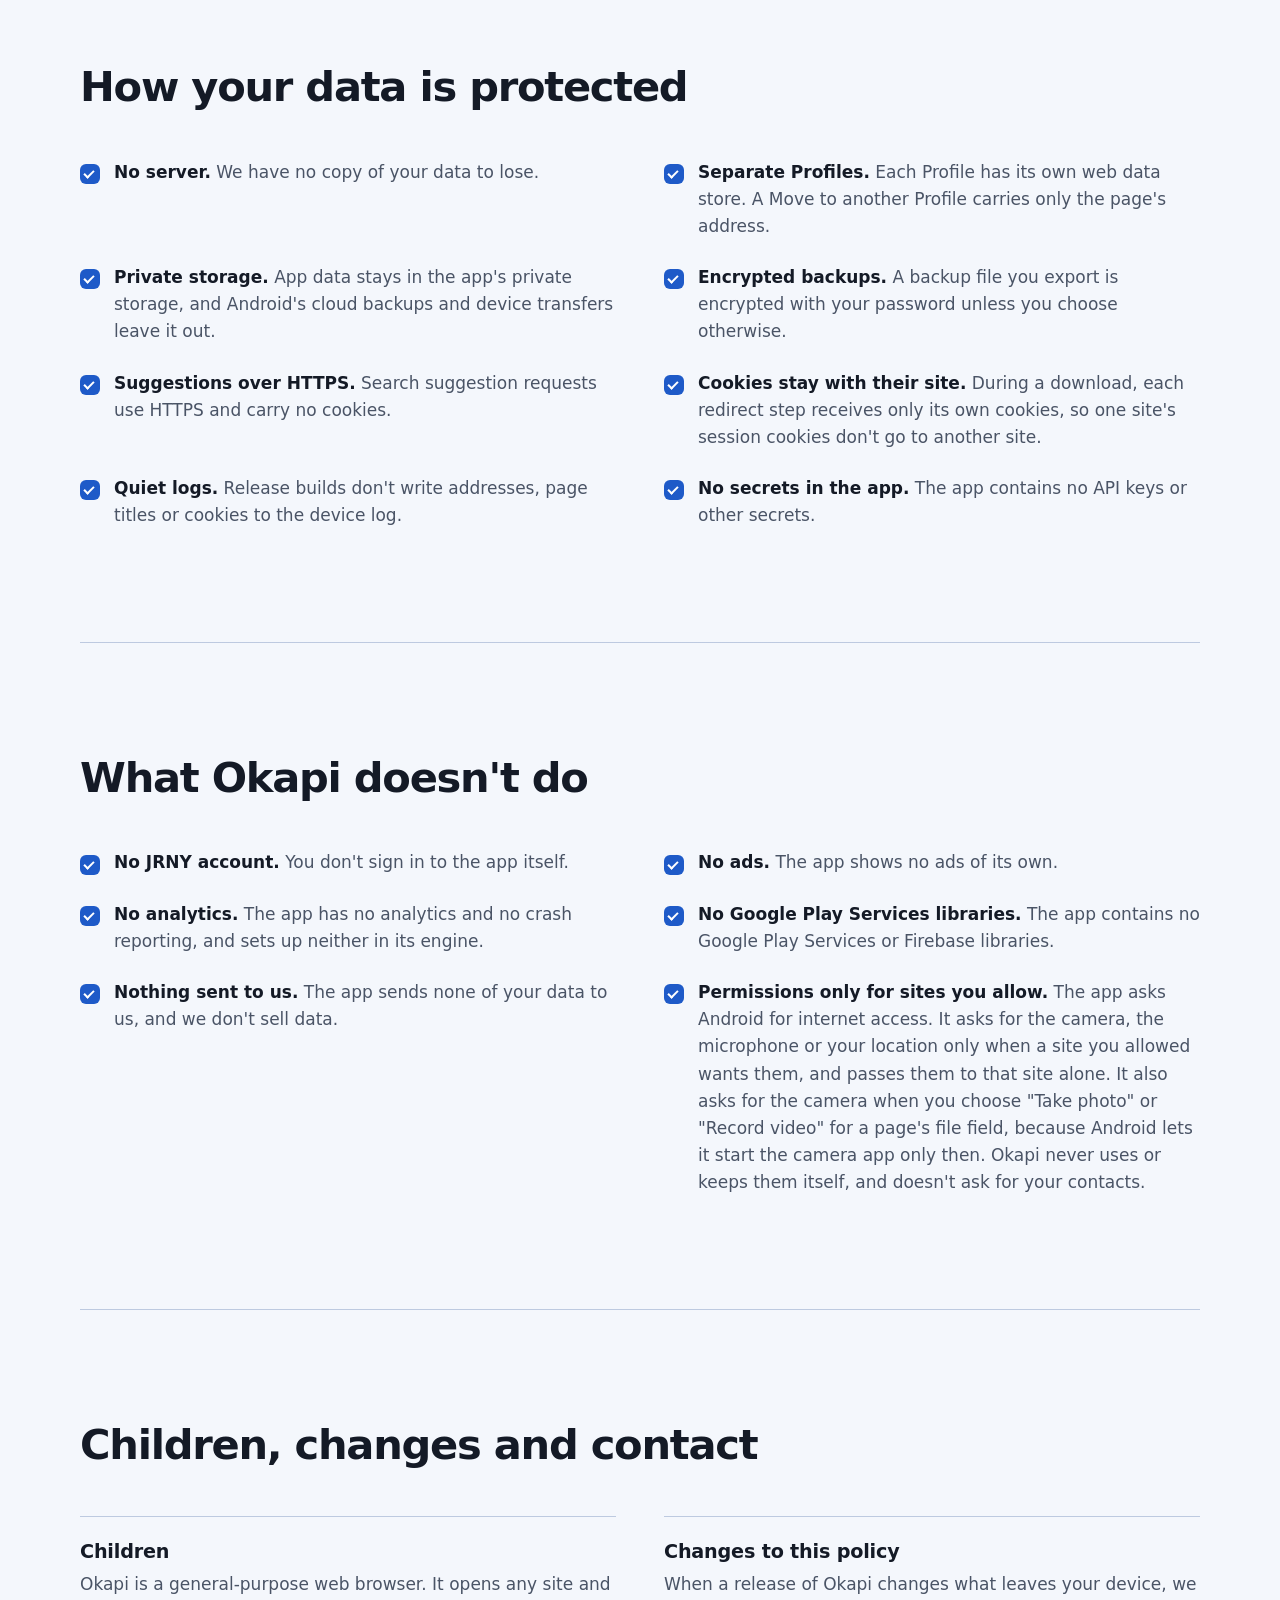
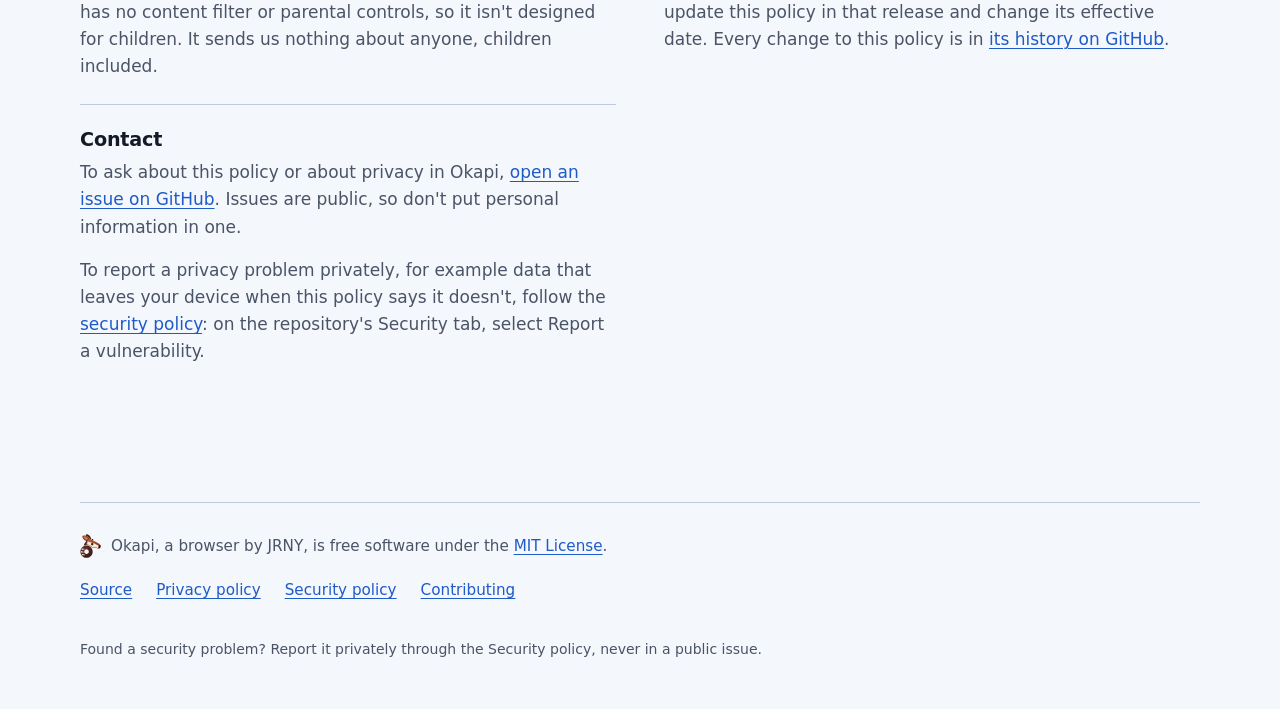
==== commit 310408aa: "Docs: extensions, with uBlock Origin as the one default ADR 0009 records that people install extensi" ====
--- a/website/public/privacy.html
+++ b/website/public/privacy.html
@@ -48,7 +48,7 @@
         <p class="eyebrow">Effective date: <time datetime="2026-11-26">26 November 2026</time></p>
         <h1 id="pp-title">Privacy policy</h1>
         <p class="lede">This policy covers Okapi by JRNY, the Android app with the application ID <code>app.jrny.browser</code>. It says what the app keeps on your device, what it sends off your device and who receives it, and how you delete it.</p>
-        <p class="lede">In short: Okapi has no server, no accounts, no ads and no analytics. Your history, bookmarks, cookies and site data stay on your device. What leaves your device goes to the sites you open, to your search engine while you type in the address field, to Google's Safe Browsing service through the app's web engine, and to the servers of the filter lists that block ads and trackers.</p>
+        <p class="lede">In short: Okapi has no server, no accounts, no ads and no analytics. Your history, bookmarks, cookies and site data stay on your device. What leaves your device goes to the sites you open, to your search engine while you type in the address field, to Google's Safe Browsing service through the app's web engine, to the servers of the filter lists that block ads and trackers, and to addons.mozilla.org when you add extensions or Okapi checks for their updates.</p>
       </div>
       <dl class="reqs">
         <div><dt>Server</dt><dd>None</dd></div>
@@ -63,7 +63,7 @@
         <h2 id="who-title">Who makes Okapi</h2>
         <!-- TODO(owner): replace the next paragraph with the developer name, exactly as Google Play shows it. -->
         <p class="note">TODO(owner): developer name, exactly as Google Play shows it.</p>
-        <p>Okapi is free software under the <a href="https://github.com/cylim/android-browser/blob/main/LICENSE">MIT License</a>. It includes uBlock Origin, unchanged, which is free software under the GPL-3.0 license. Okapi is built in public on <a href="https://github.com/cylim/android-browser">GitHub</a>. In this policy, "we" means the people who maintain it.</p>
+        <p>Okapi is free software under the <a href="https://github.com/cylim/android-browser/blob/main/LICENSE">MIT License</a>. It carries uBlock Origin, unchanged, which is free software under the GPL-3.0 license, and installs it on the first start. Okapi is built in public on <a href="https://github.com/cylim/android-browser">GitHub</a>. In this policy, "we" means the people who maintain it.</p>
         <p>We run no server for the app, and the app sends nothing to us.</p>
       </div>
     </section>
@@ -97,6 +97,7 @@
             <li>Theme and compact rows</li>
             <li>Site Rules</li>
             <li>Link wrappers</li>
+            <li>Extensions you add, with their settings and data</li>
             <li>uBlock Origin's settings, filter lists, your own filters, trusted sites and counts of what it blocked</li>
           </ul>
         </div>
@@ -160,9 +161,19 @@
           <h3 id="l-blocking">Filter lists for ad and tracker blocking</h3>
         </div>
         <div class="feature-body">
-          <p>Okapi blocks ads and trackers with uBlock Origin, which is part of the app. uBlock Origin decides what to block on your device, from its filter lists. It checks every hour while the app runs whether a list needs updating, and downloads a list again once the list's own expiry has passed, usually after a few hours to a few days.</p>
+          <p>Okapi blocks ads and trackers with uBlock Origin, an extension that Okapi installs on the first start. You can turn it off or remove it in Settings &rarr; Extensions. uBlock Origin decides what to block on your device, from its filter lists. It checks every hour while the app runs whether a list needs updating, and downloads a list again once the list's own expiry has passed, usually after a few hours to a few days.</p>
           <p>It downloads the lists it uses by default from the lists' own servers: <code>ublockorigin.github.io</code>, <code>ublockorigin.pages.dev</code>, <code>cdn.jsdelivr.net</code> and <code>raw.githubusercontent.com</code> for uBlock Origin's own lists, EasyList and EasyPrivacy; <code>filters.adtidy.org</code> for AdGuard Mobile; <code>pgl.yoyo.org</code> for Peter Lowe's list; <code>malware-filter.gitlab.io</code> and <code>curbengh.github.io</code> for the Online Malicious URL Blocklist; and <code>publicsuffix.org</code> for the Public Suffix List. A list you turn on in its dashboard comes from that list's own server. These servers receive your IP address, the address of the list and the browser details the engine sends. They receive no cookies of any Profile and nothing about the pages you open.</p>
           <p>uBlock Origin is on by default. To let one site load everything, turn uBlock Origin off for that site in its popup: page menu &rarr; uBlock Origin. Its settings, your own filters and its trusted sites stay on your device and apply in every Profile.</p>
+        </div>
+      </article>
+
+      <article class="feature" aria-labelledby="l-extensions">
+        <div class="feature-name">
+          <h3 id="l-extensions">Extensions</h3>
+        </div>
+        <div class="feature-body">
+          <p>When you add an extension from addons.mozilla.org, the engine downloads it from Mozilla's servers, as your browser downloads any file, and checks Mozilla's signature on it. Once a day, and when you tap Check for updates, Okapi asks addons.mozilla.org whether your extensions have updates. The engine sends Mozilla each extension's id and version, with details such as the engine's version, that it runs on Android, the device's processor type and your language. It sends nothing about the pages you open.</p>
+          <p>Extensions you add are made by their developers, not by us. An extension can see and change the pages its permissions allow, in every Profile, and can send data to its developer under the developer's own policy. Before you add one, Okapi lists what it can do and what it says it sends its developer. To stop an extension, turn it off or remove it in Settings &rarr; Extensions. Removing it deletes the data it kept on your device.</p>
         </div>
       </article>
 
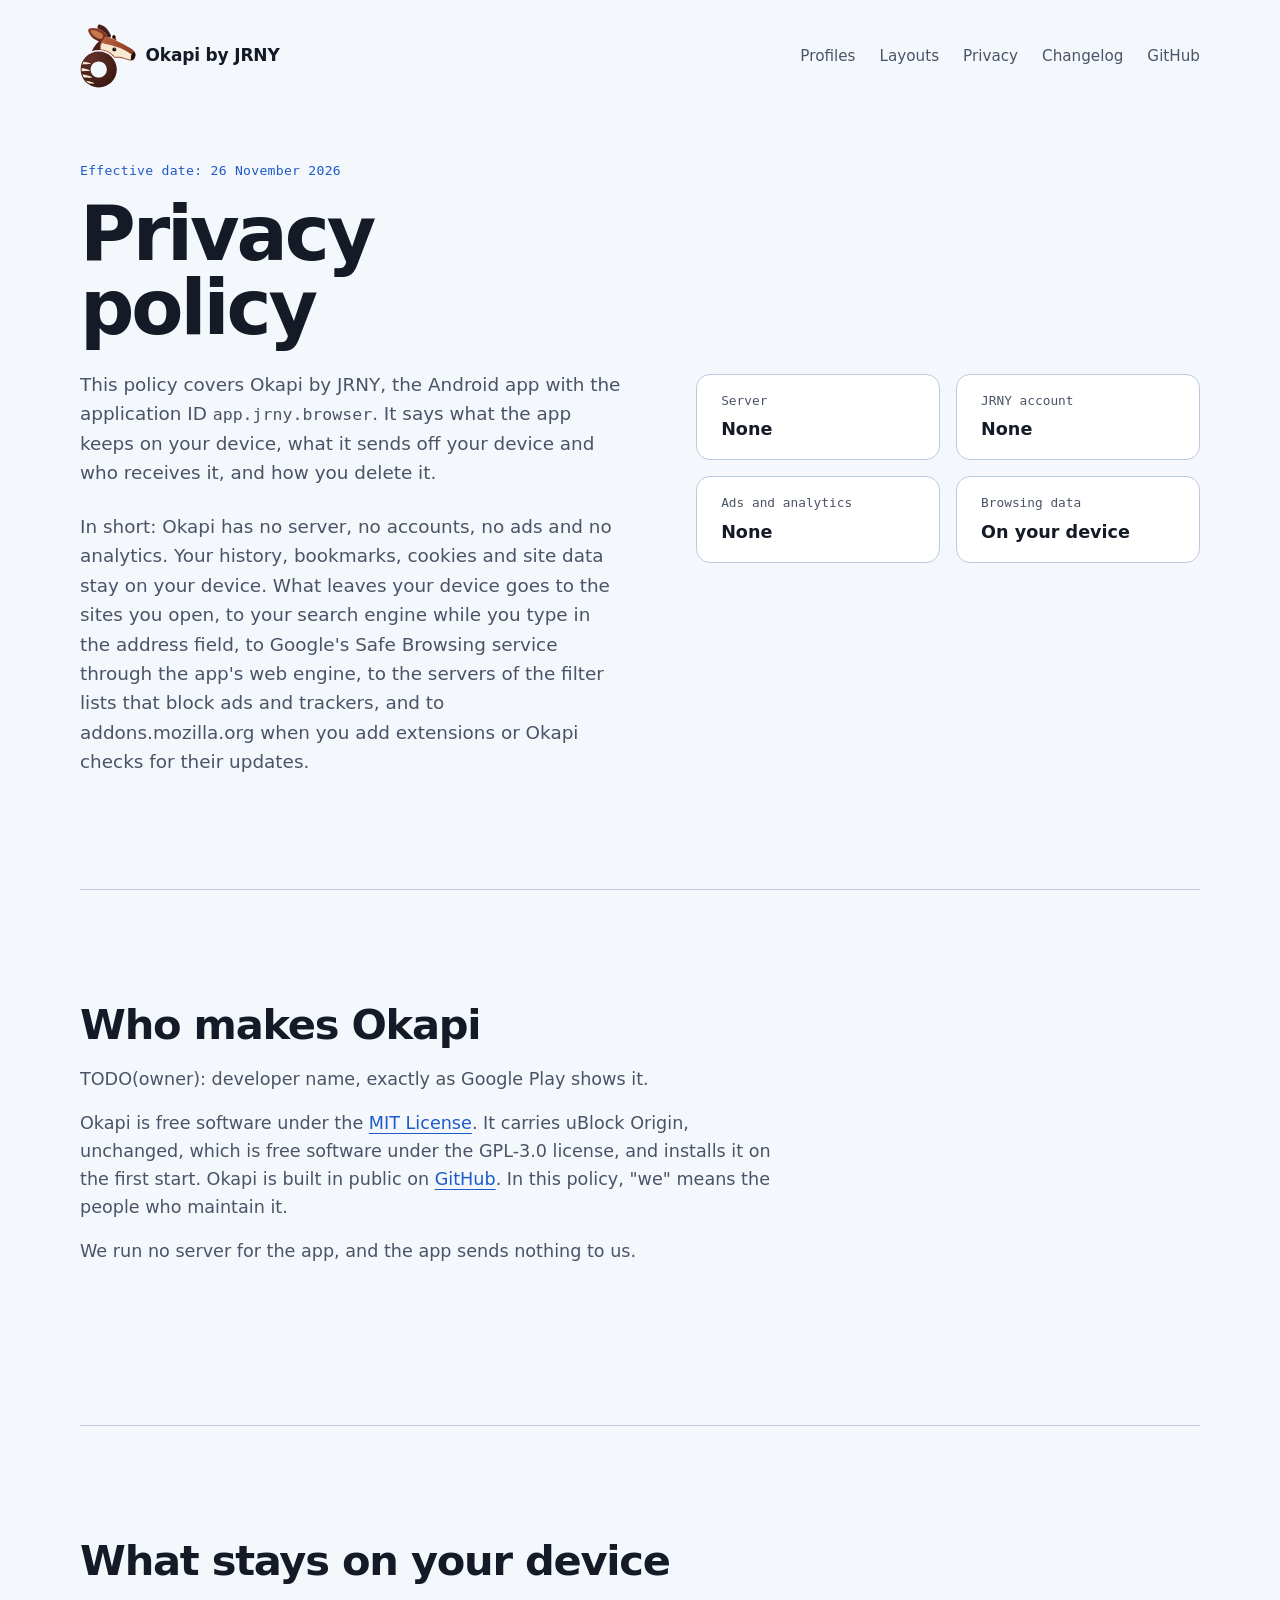
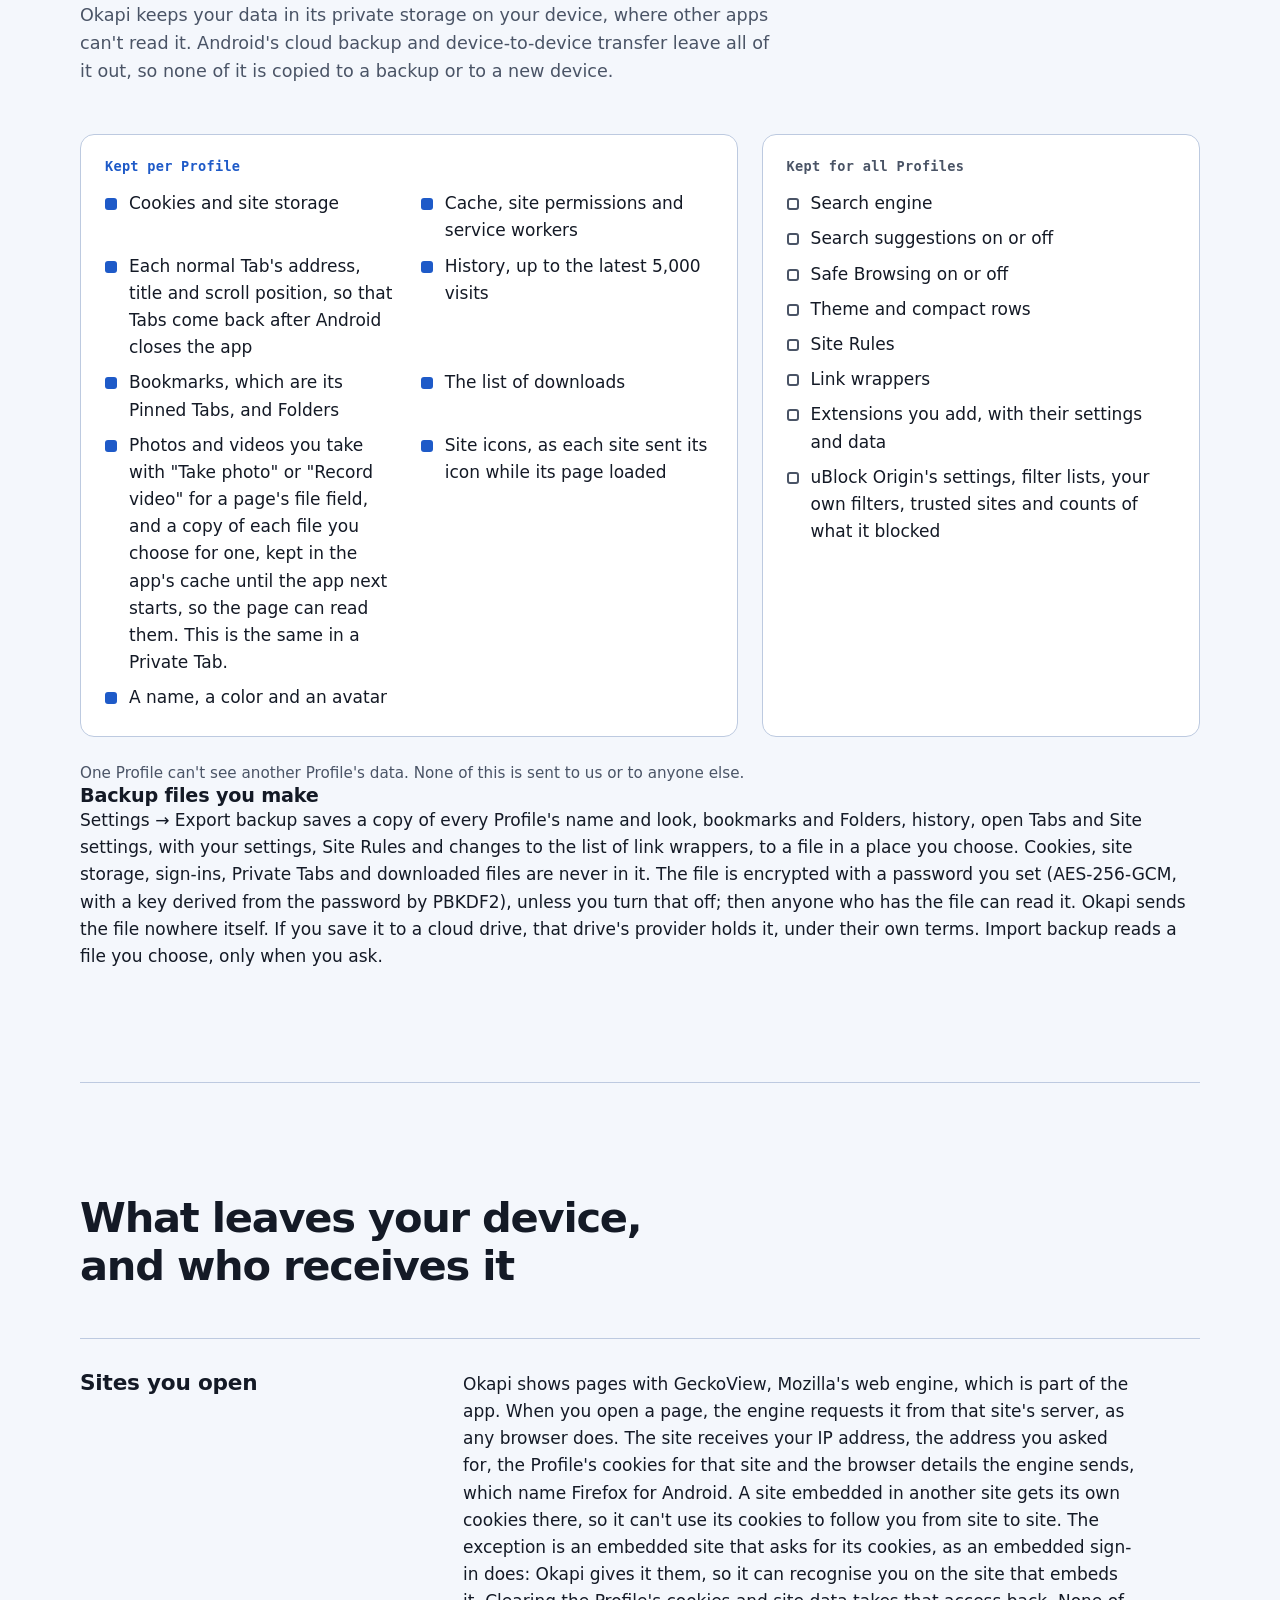
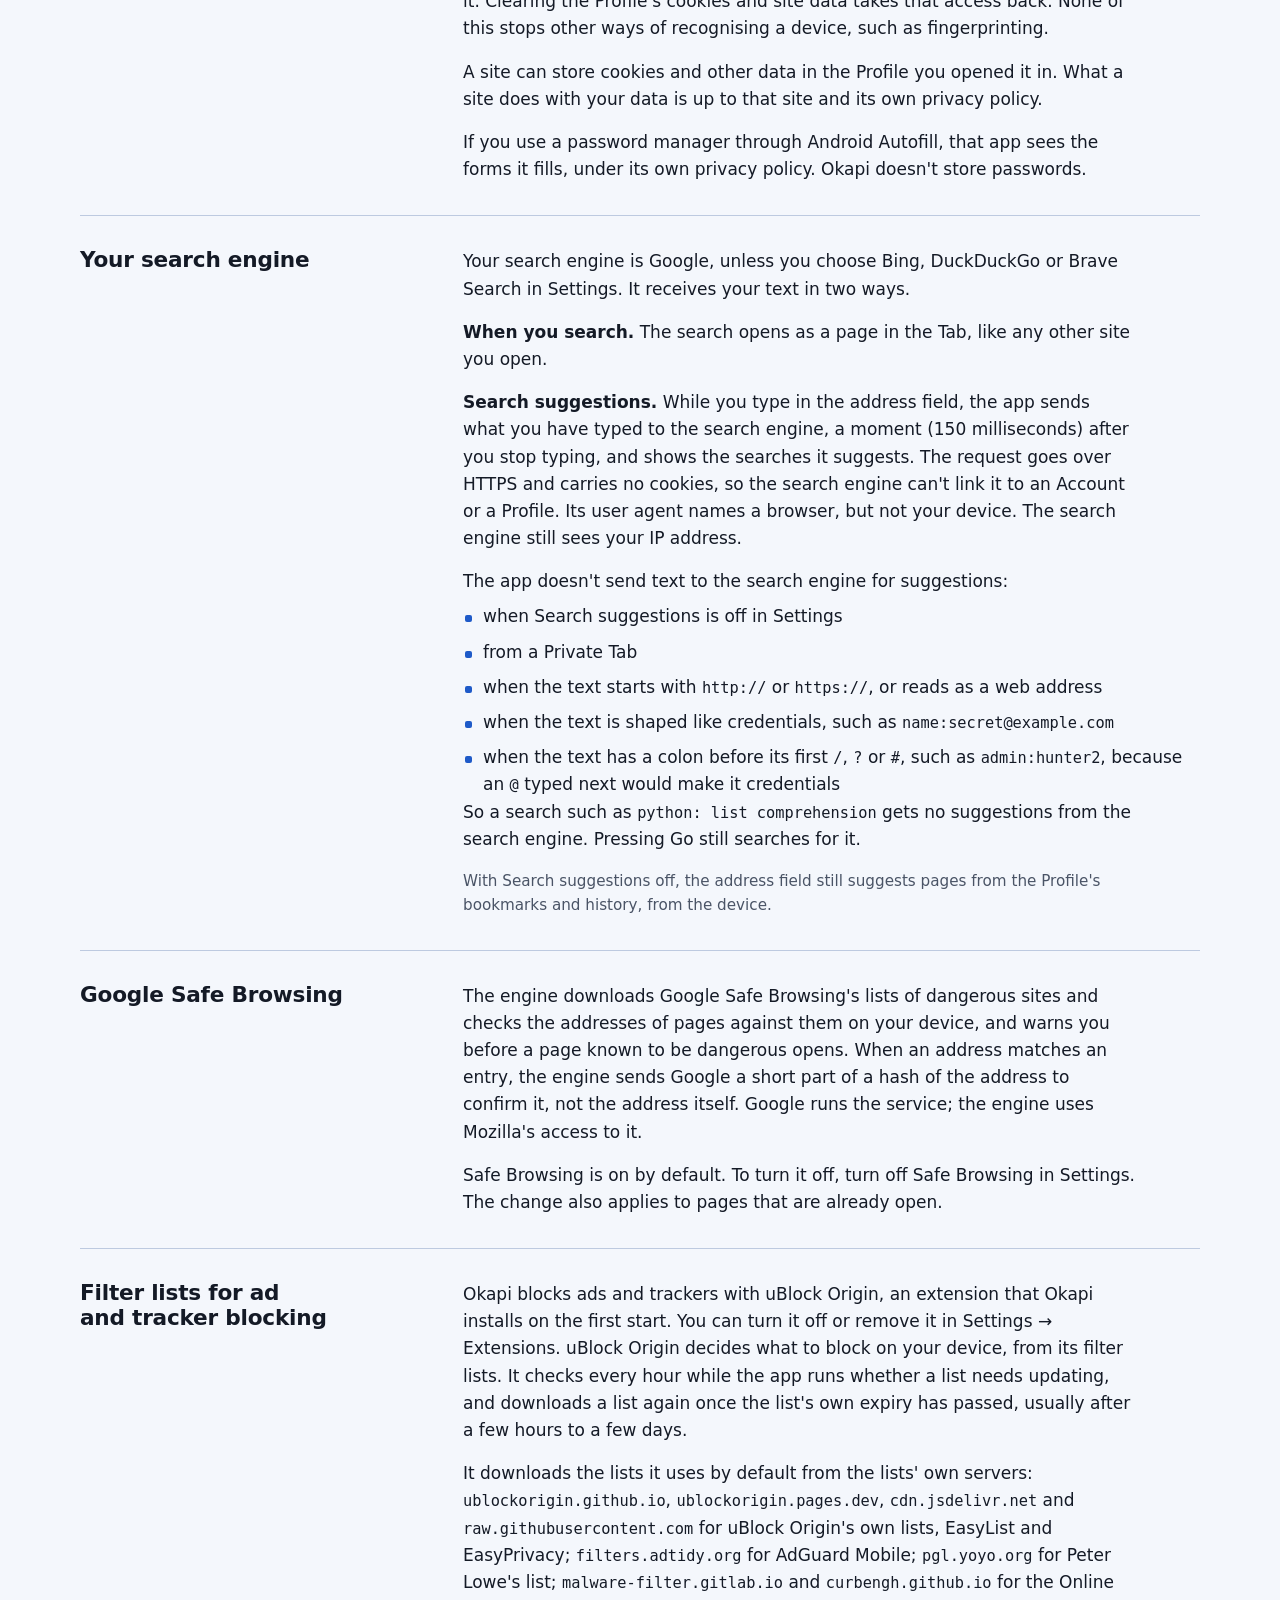
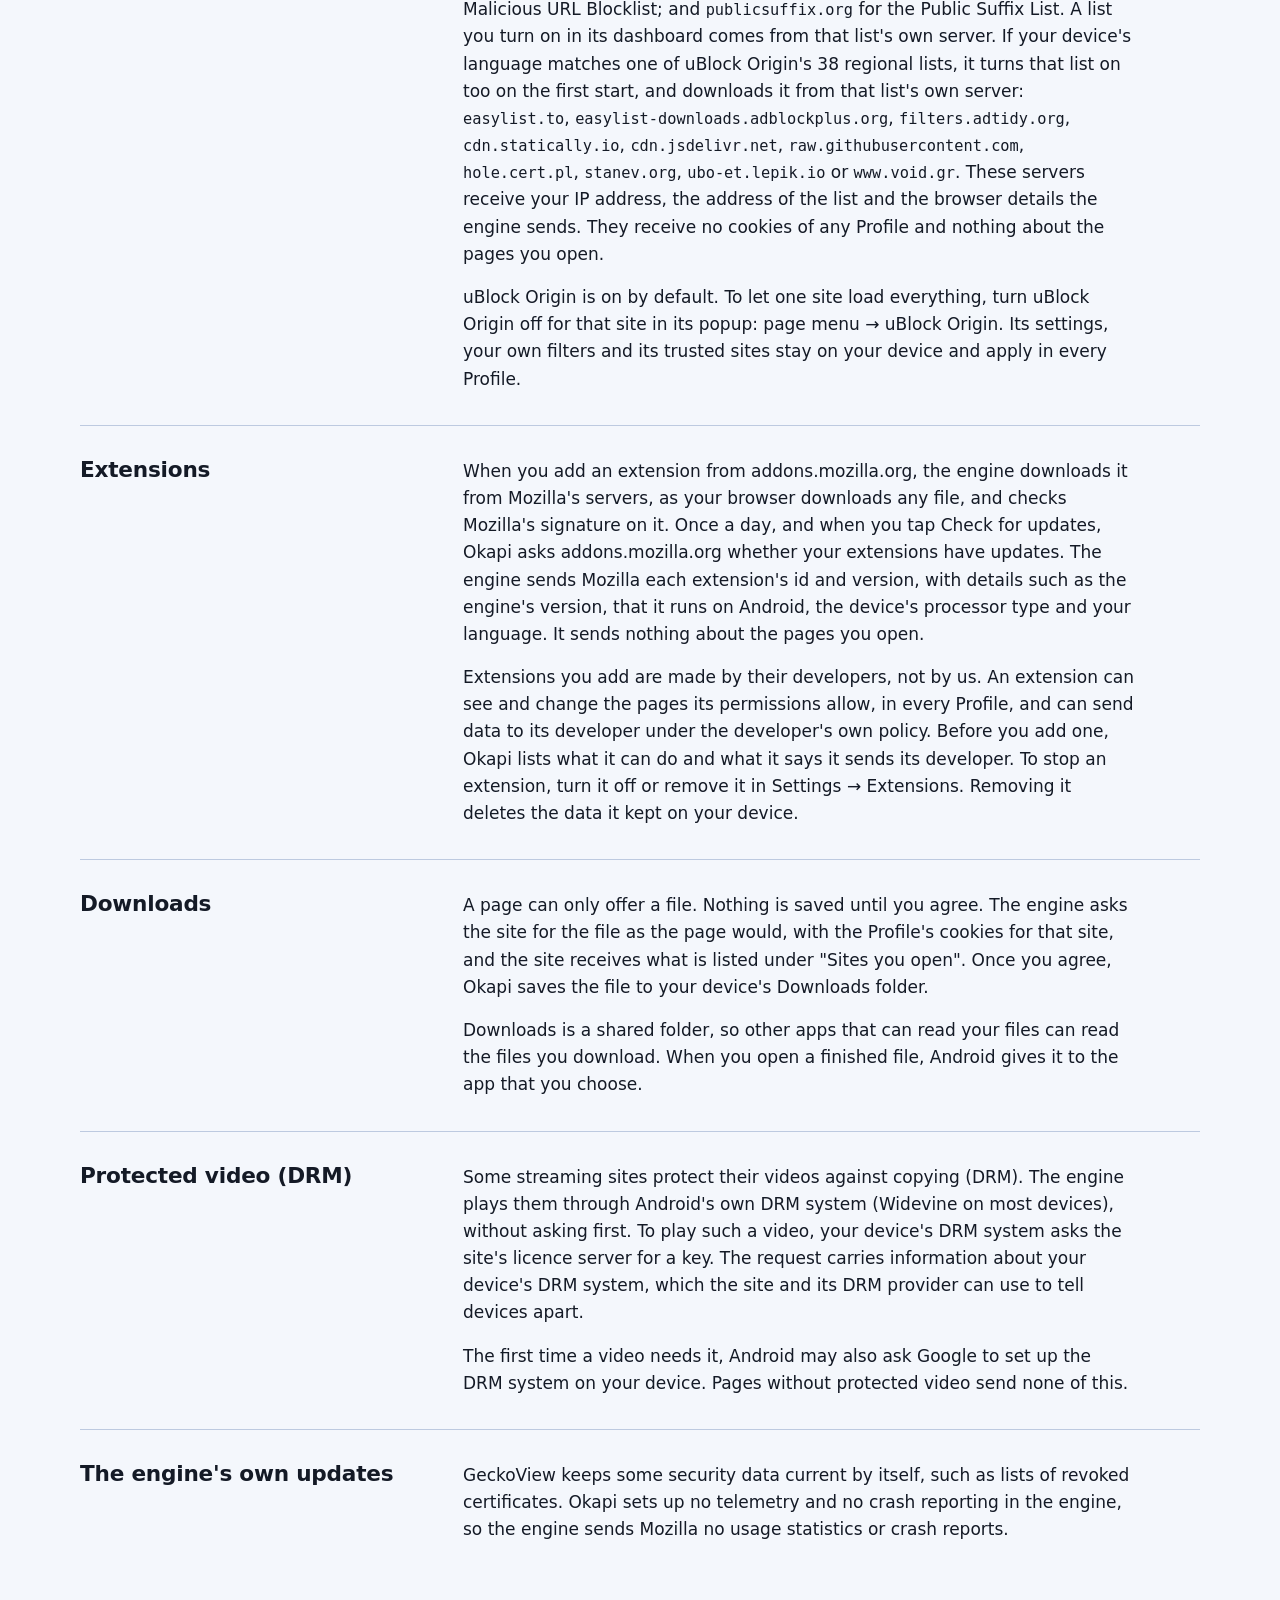
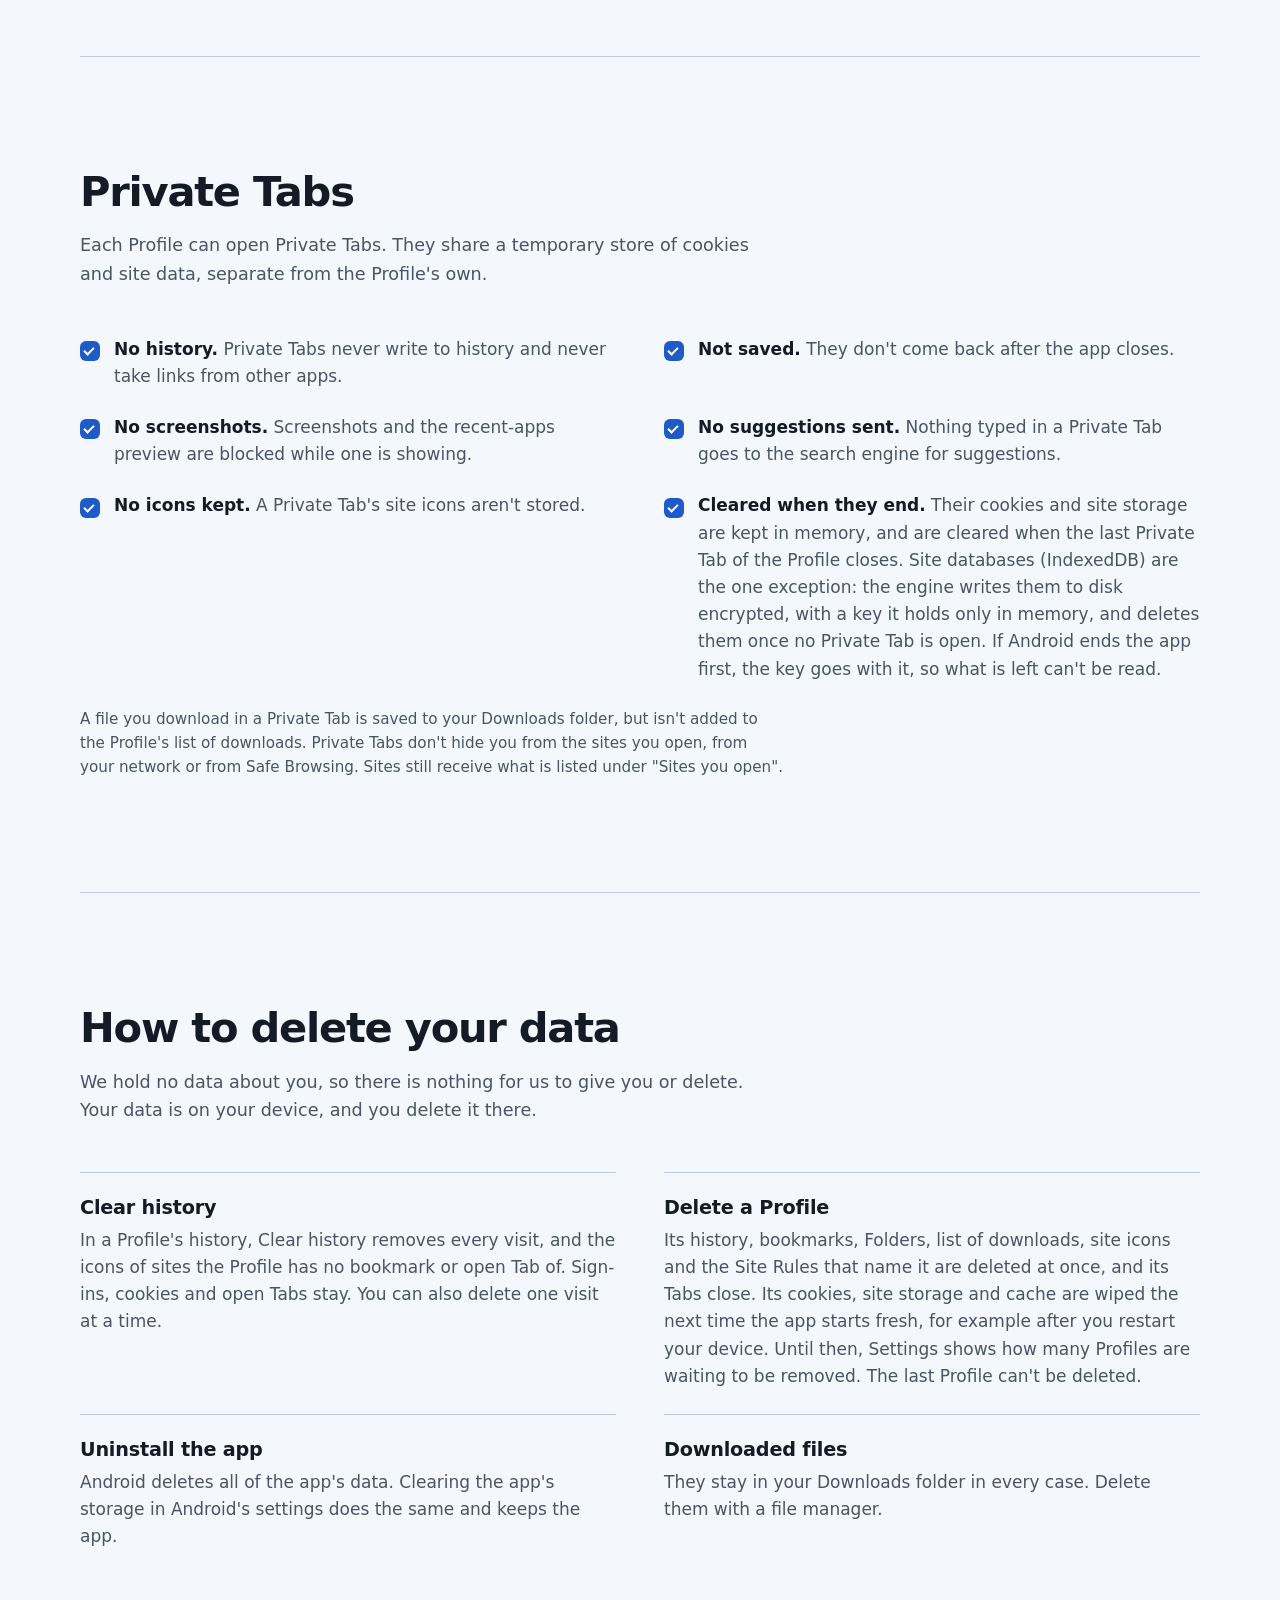
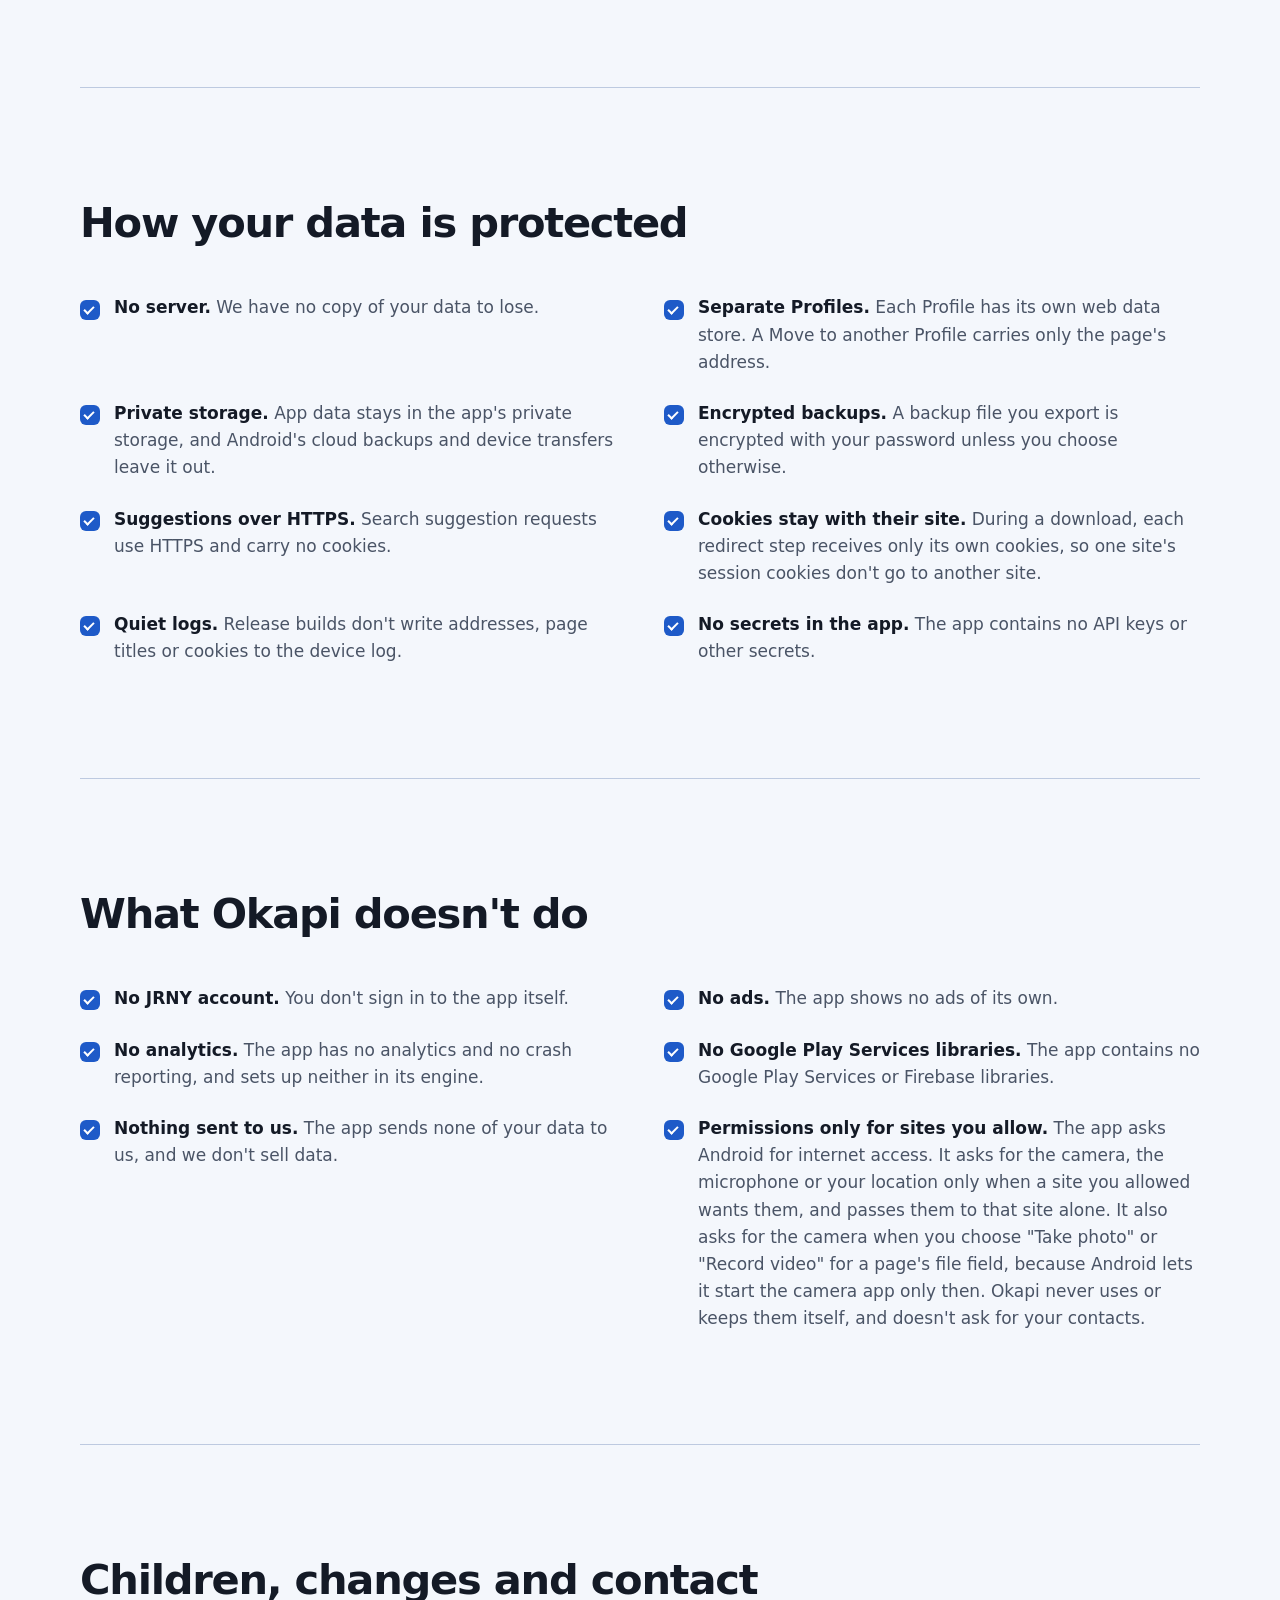
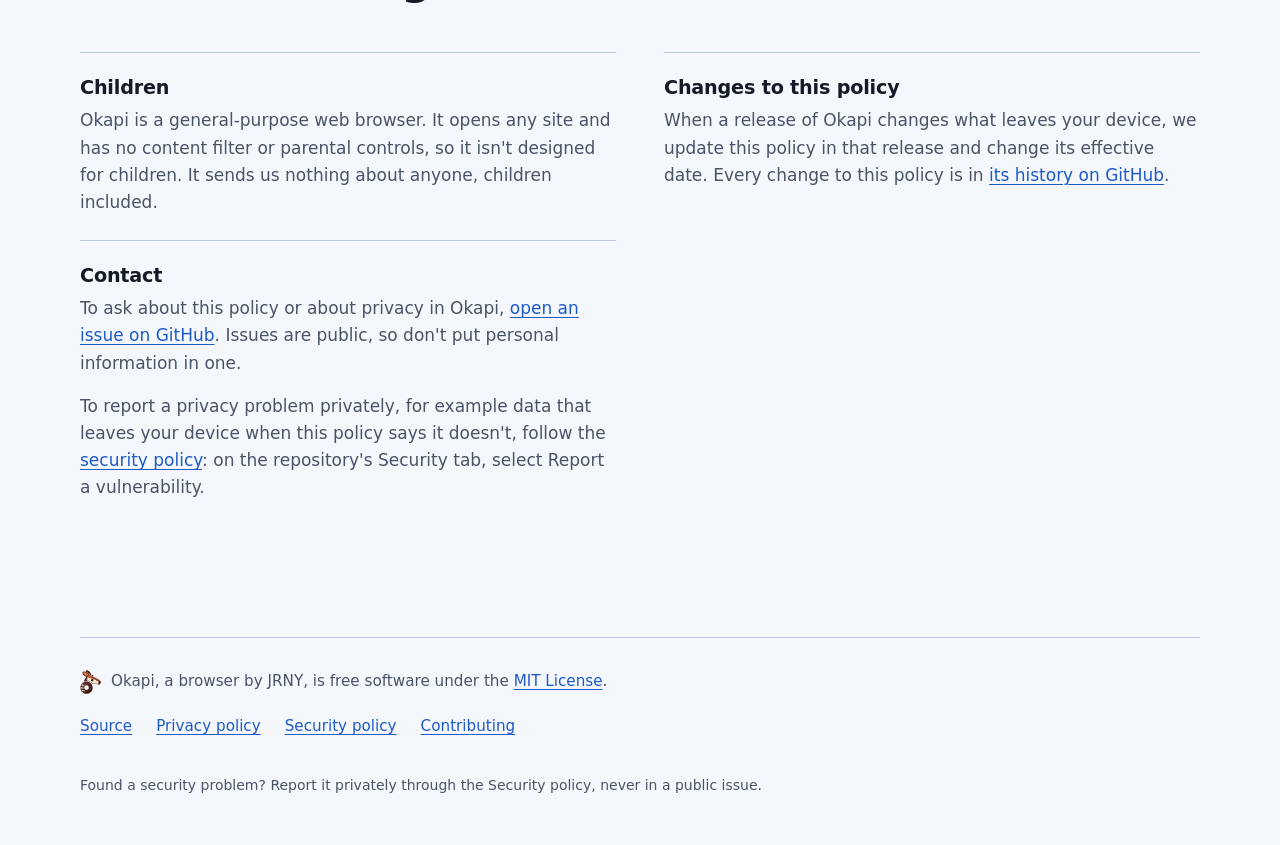
==== commit f799caf9: "Extensions: fixes from review of #30 - A file an extension makes that can't be saved says so, instea" ====
--- a/website/public/privacy.html
+++ b/website/public/privacy.html
@@ -162,7 +162,7 @@
         </div>
         <div class="feature-body">
           <p>Okapi blocks ads and trackers with uBlock Origin, an extension that Okapi installs on the first start. You can turn it off or remove it in Settings &rarr; Extensions. uBlock Origin decides what to block on your device, from its filter lists. It checks every hour while the app runs whether a list needs updating, and downloads a list again once the list's own expiry has passed, usually after a few hours to a few days.</p>
-          <p>It downloads the lists it uses by default from the lists' own servers: <code>ublockorigin.github.io</code>, <code>ublockorigin.pages.dev</code>, <code>cdn.jsdelivr.net</code> and <code>raw.githubusercontent.com</code> for uBlock Origin's own lists, EasyList and EasyPrivacy; <code>filters.adtidy.org</code> for AdGuard Mobile; <code>pgl.yoyo.org</code> for Peter Lowe's list; <code>malware-filter.gitlab.io</code> and <code>curbengh.github.io</code> for the Online Malicious URL Blocklist; and <code>publicsuffix.org</code> for the Public Suffix List. A list you turn on in its dashboard comes from that list's own server. These servers receive your IP address, the address of the list and the browser details the engine sends. They receive no cookies of any Profile and nothing about the pages you open.</p>
+          <p>It downloads the lists it uses by default from the lists' own servers: <code>ublockorigin.github.io</code>, <code>ublockorigin.pages.dev</code>, <code>cdn.jsdelivr.net</code> and <code>raw.githubusercontent.com</code> for uBlock Origin's own lists, EasyList and EasyPrivacy; <code>filters.adtidy.org</code> for AdGuard Mobile; <code>pgl.yoyo.org</code> for Peter Lowe's list; <code>malware-filter.gitlab.io</code> and <code>curbengh.github.io</code> for the Online Malicious URL Blocklist; and <code>publicsuffix.org</code> for the Public Suffix List. A list you turn on in its dashboard comes from that list's own server. If your device's language matches one of uBlock Origin's 38 regional lists, it turns that list on too on the first start, and downloads it from that list's own server: <code>easylist.to</code>, <code>easylist-downloads.adblockplus.org</code>, <code>filters.adtidy.org</code>, <code>cdn.statically.io</code>, <code>cdn.jsdelivr.net</code>, <code>raw.githubusercontent.com</code>, <code>hole.cert.pl</code>, <code>stanev.org</code>, <code>ubo-et.lepik.io</code> or <code>www.void.gr</code>. These servers receive your IP address, the address of the list and the browser details the engine sends. They receive no cookies of any Profile and nothing about the pages you open.</p>
           <p>uBlock Origin is on by default. To let one site load everything, turn uBlock Origin off for that site in its popup: page menu &rarr; uBlock Origin. Its settings, your own filters and its trusted sites stay on your device and apply in every Profile.</p>
         </div>
       </article>
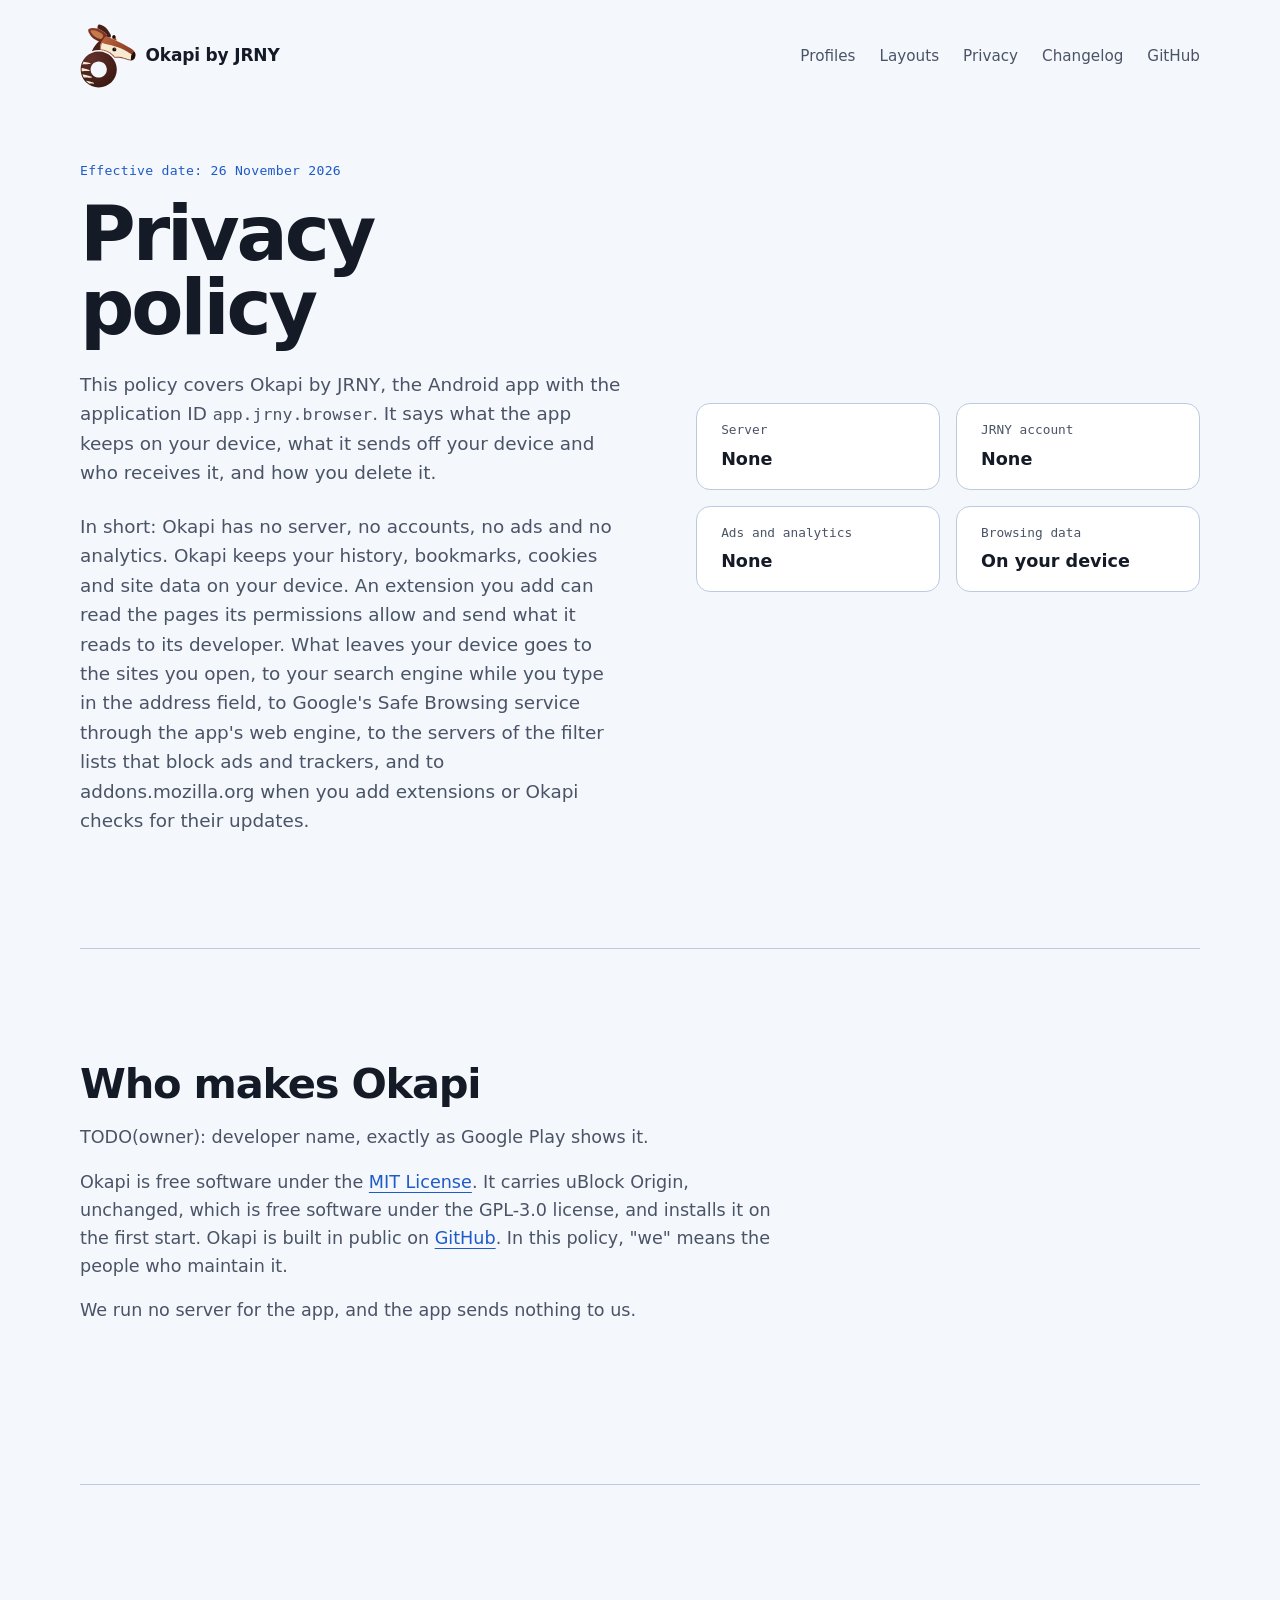
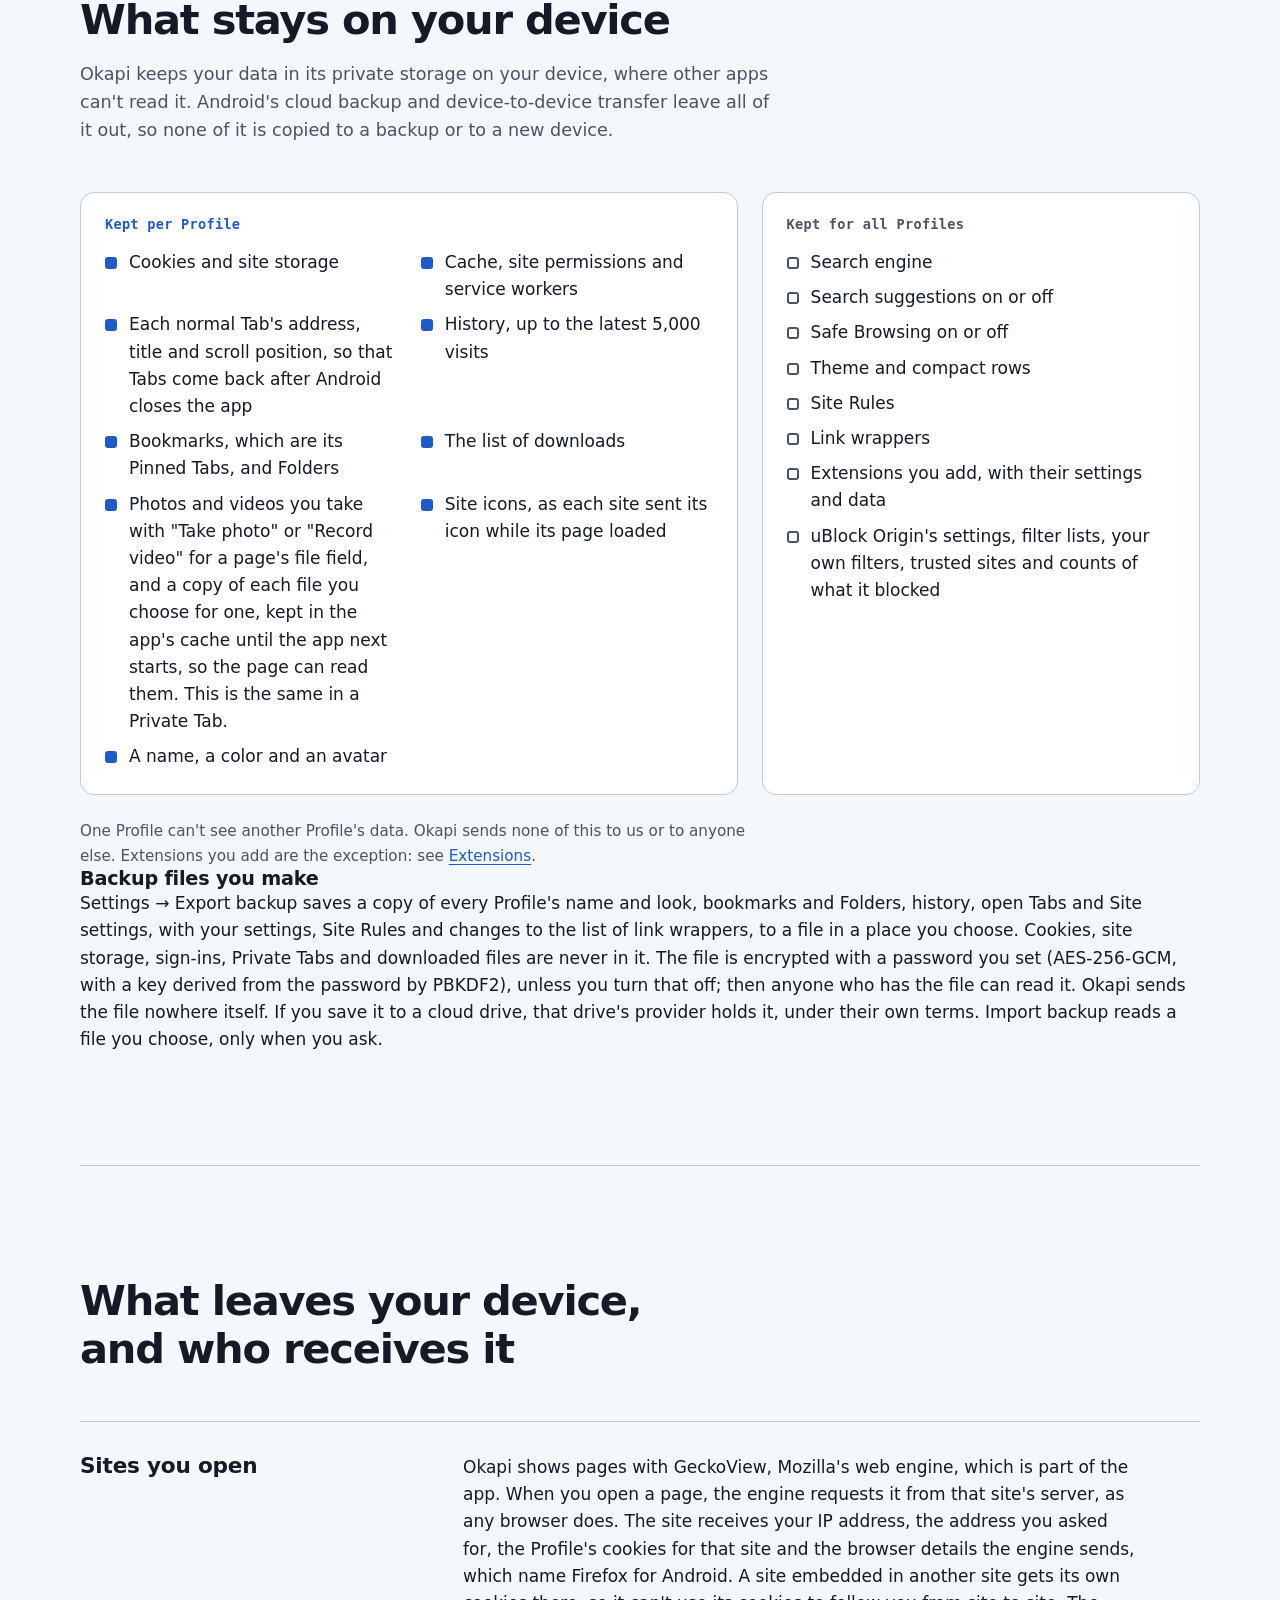
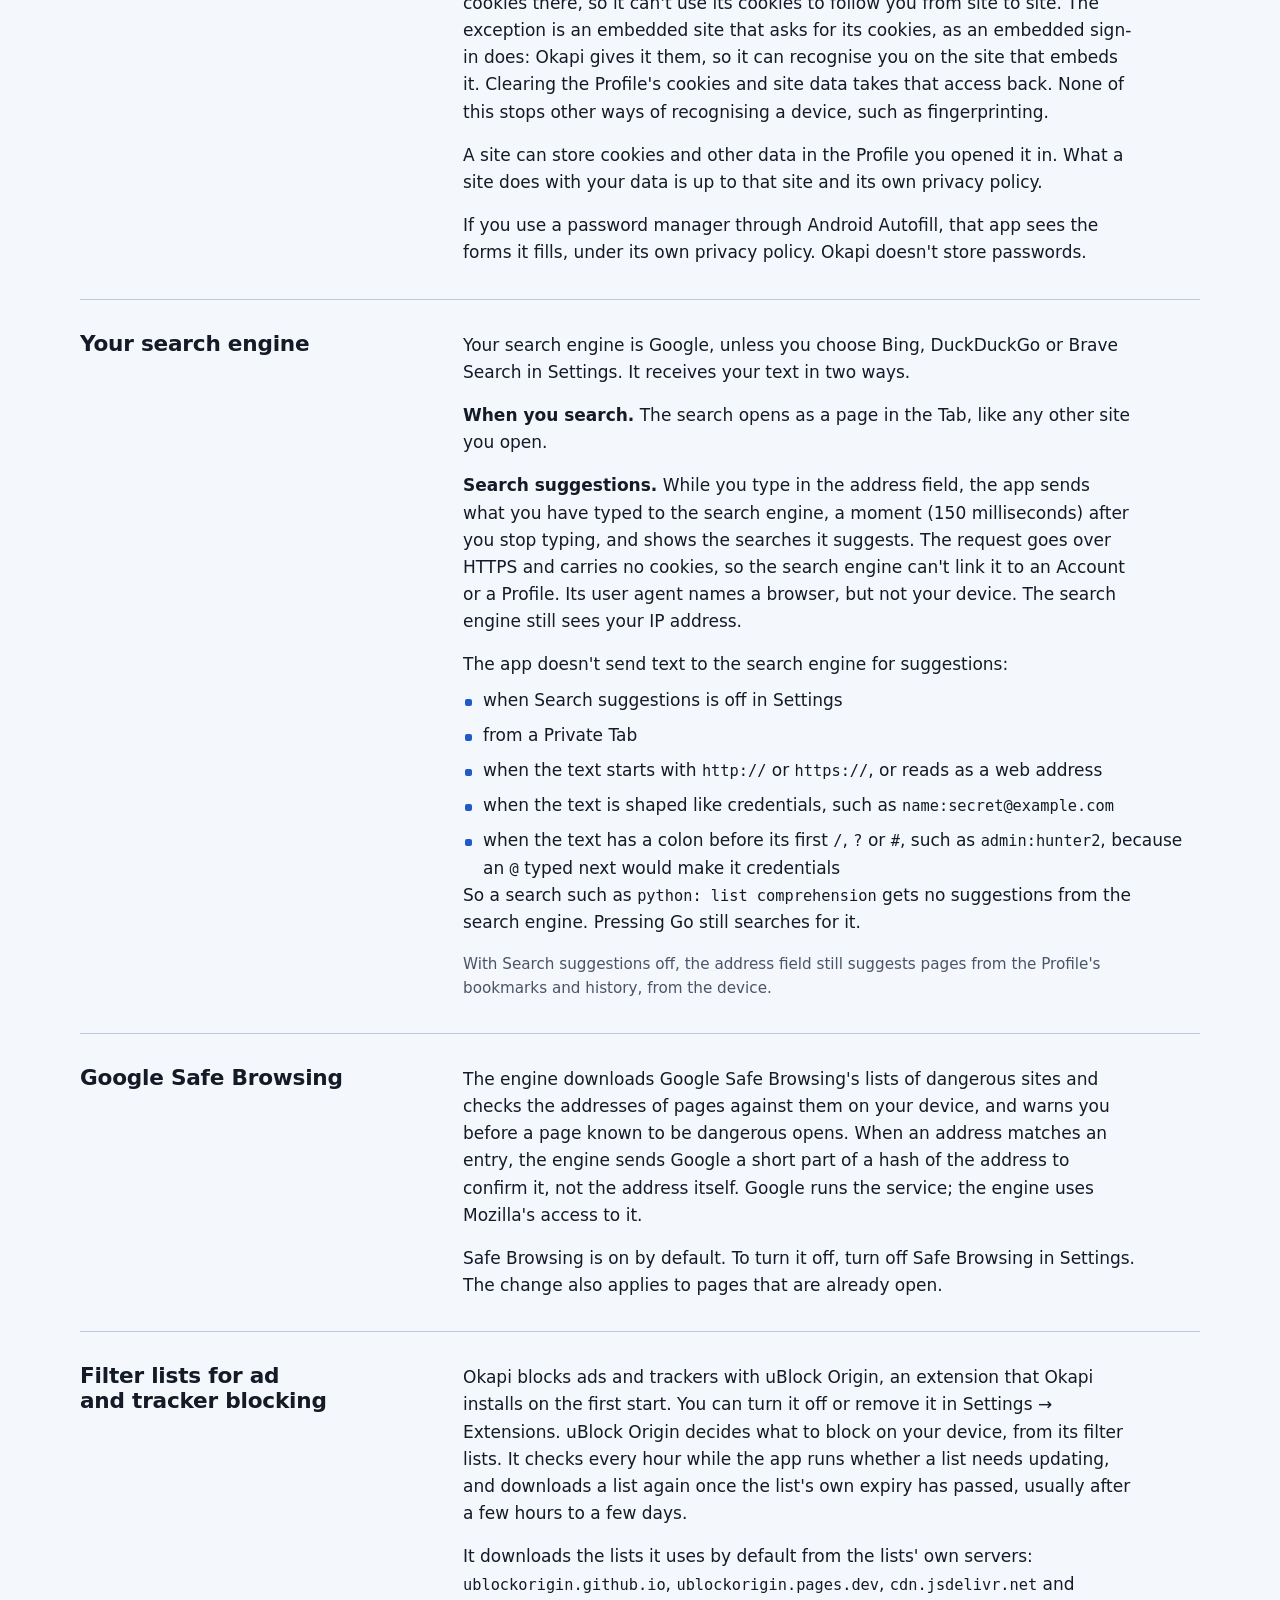
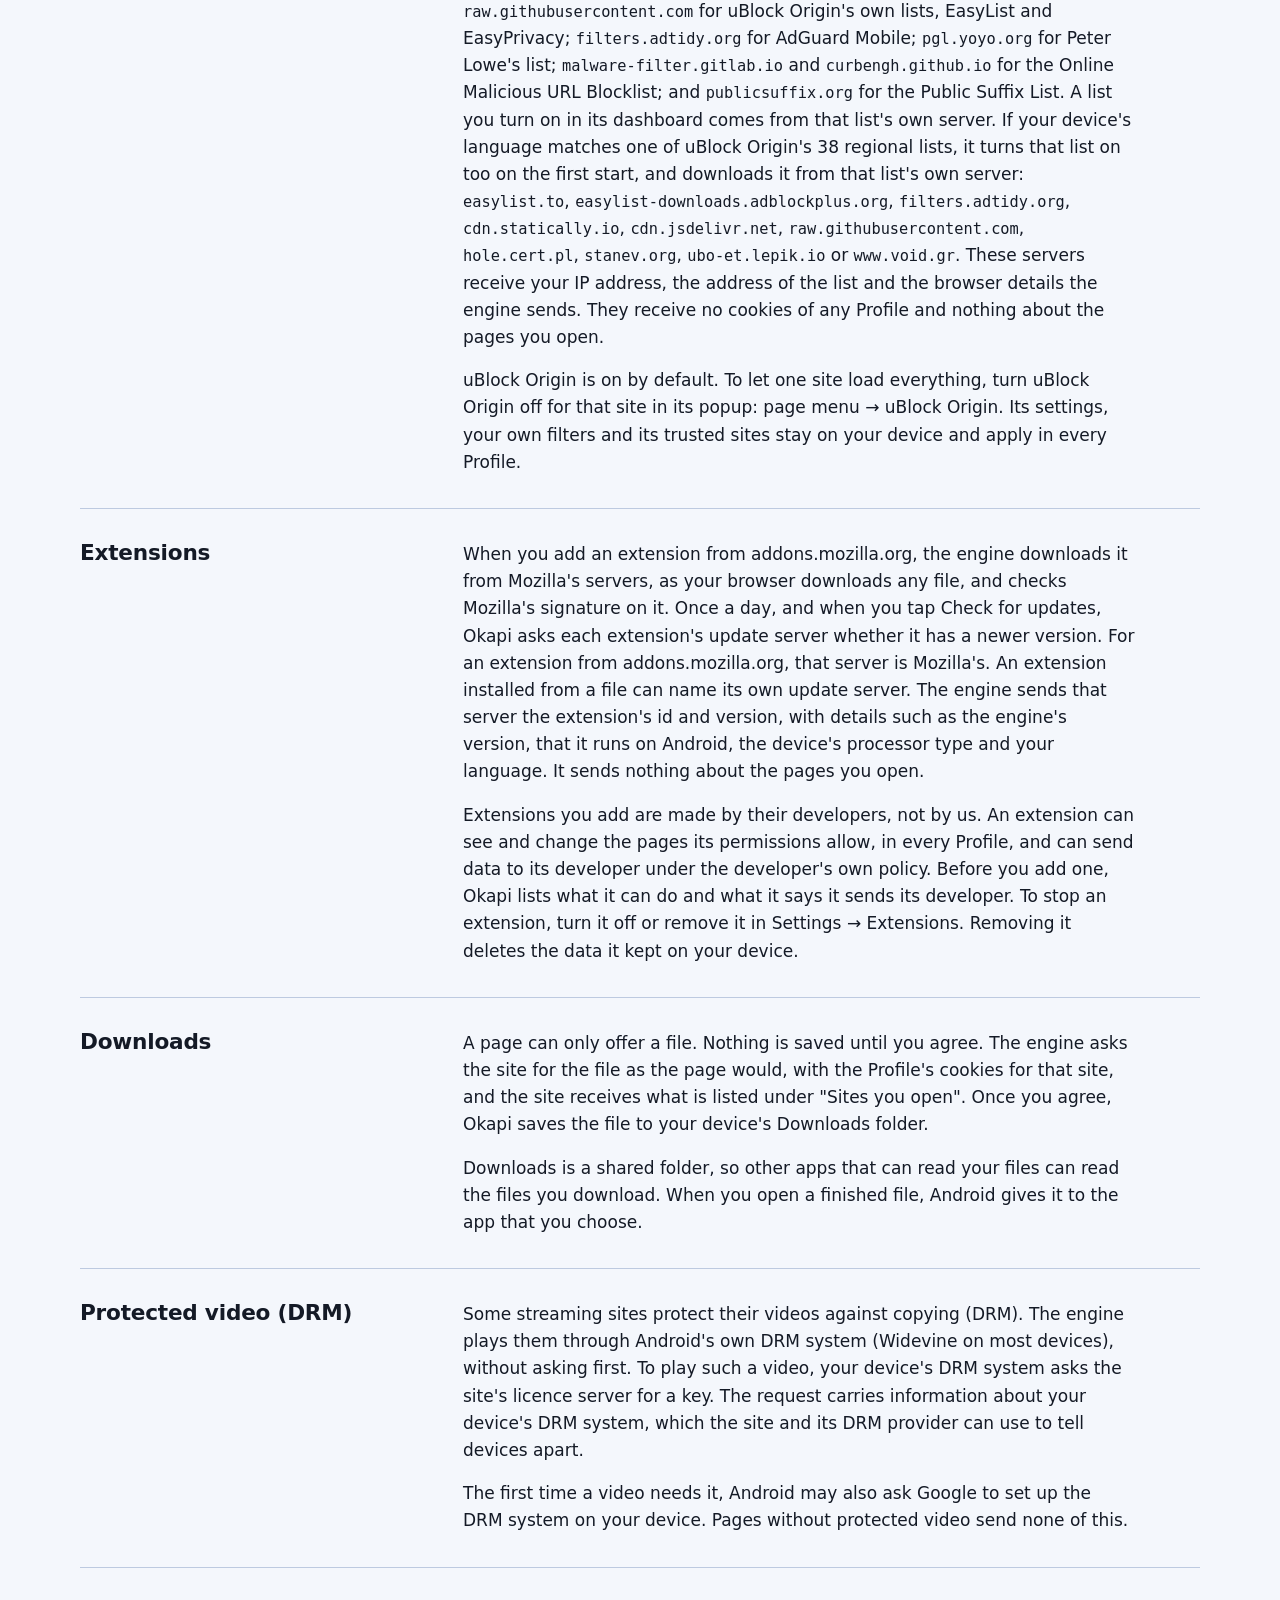
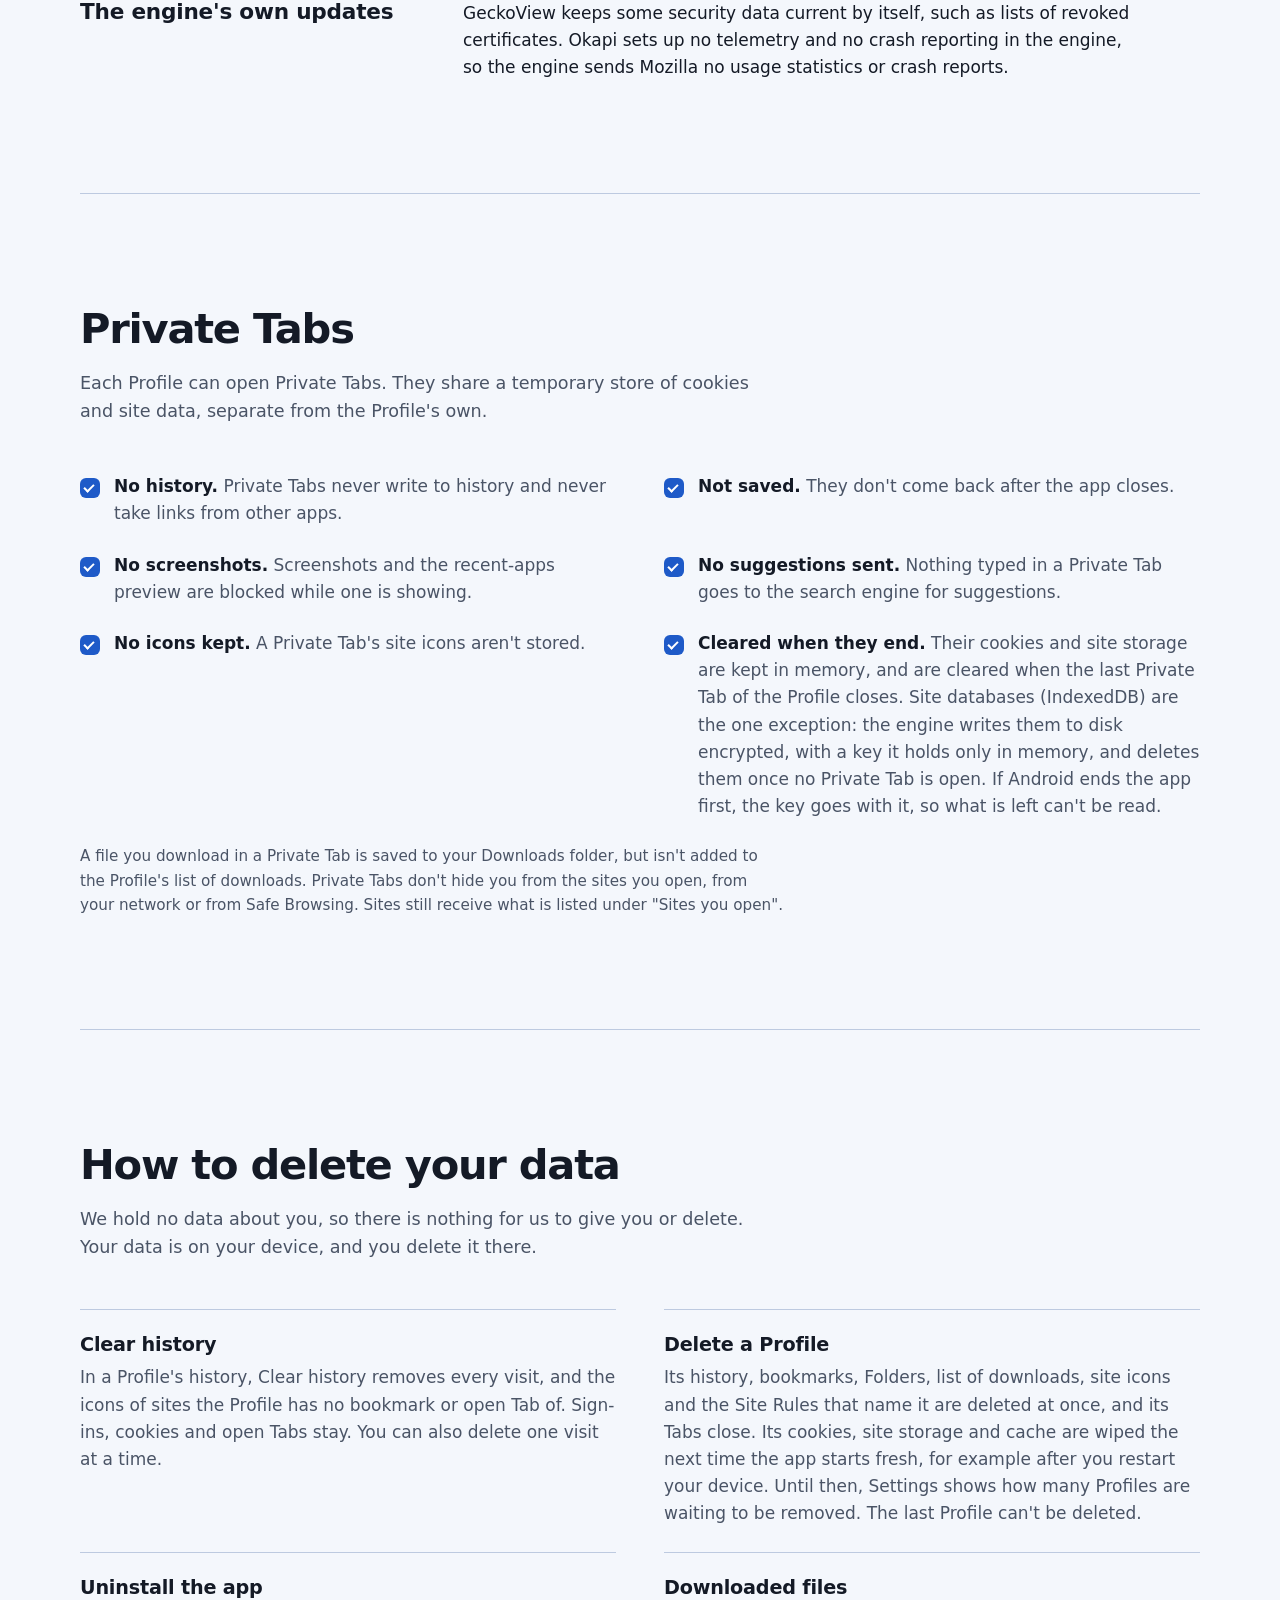
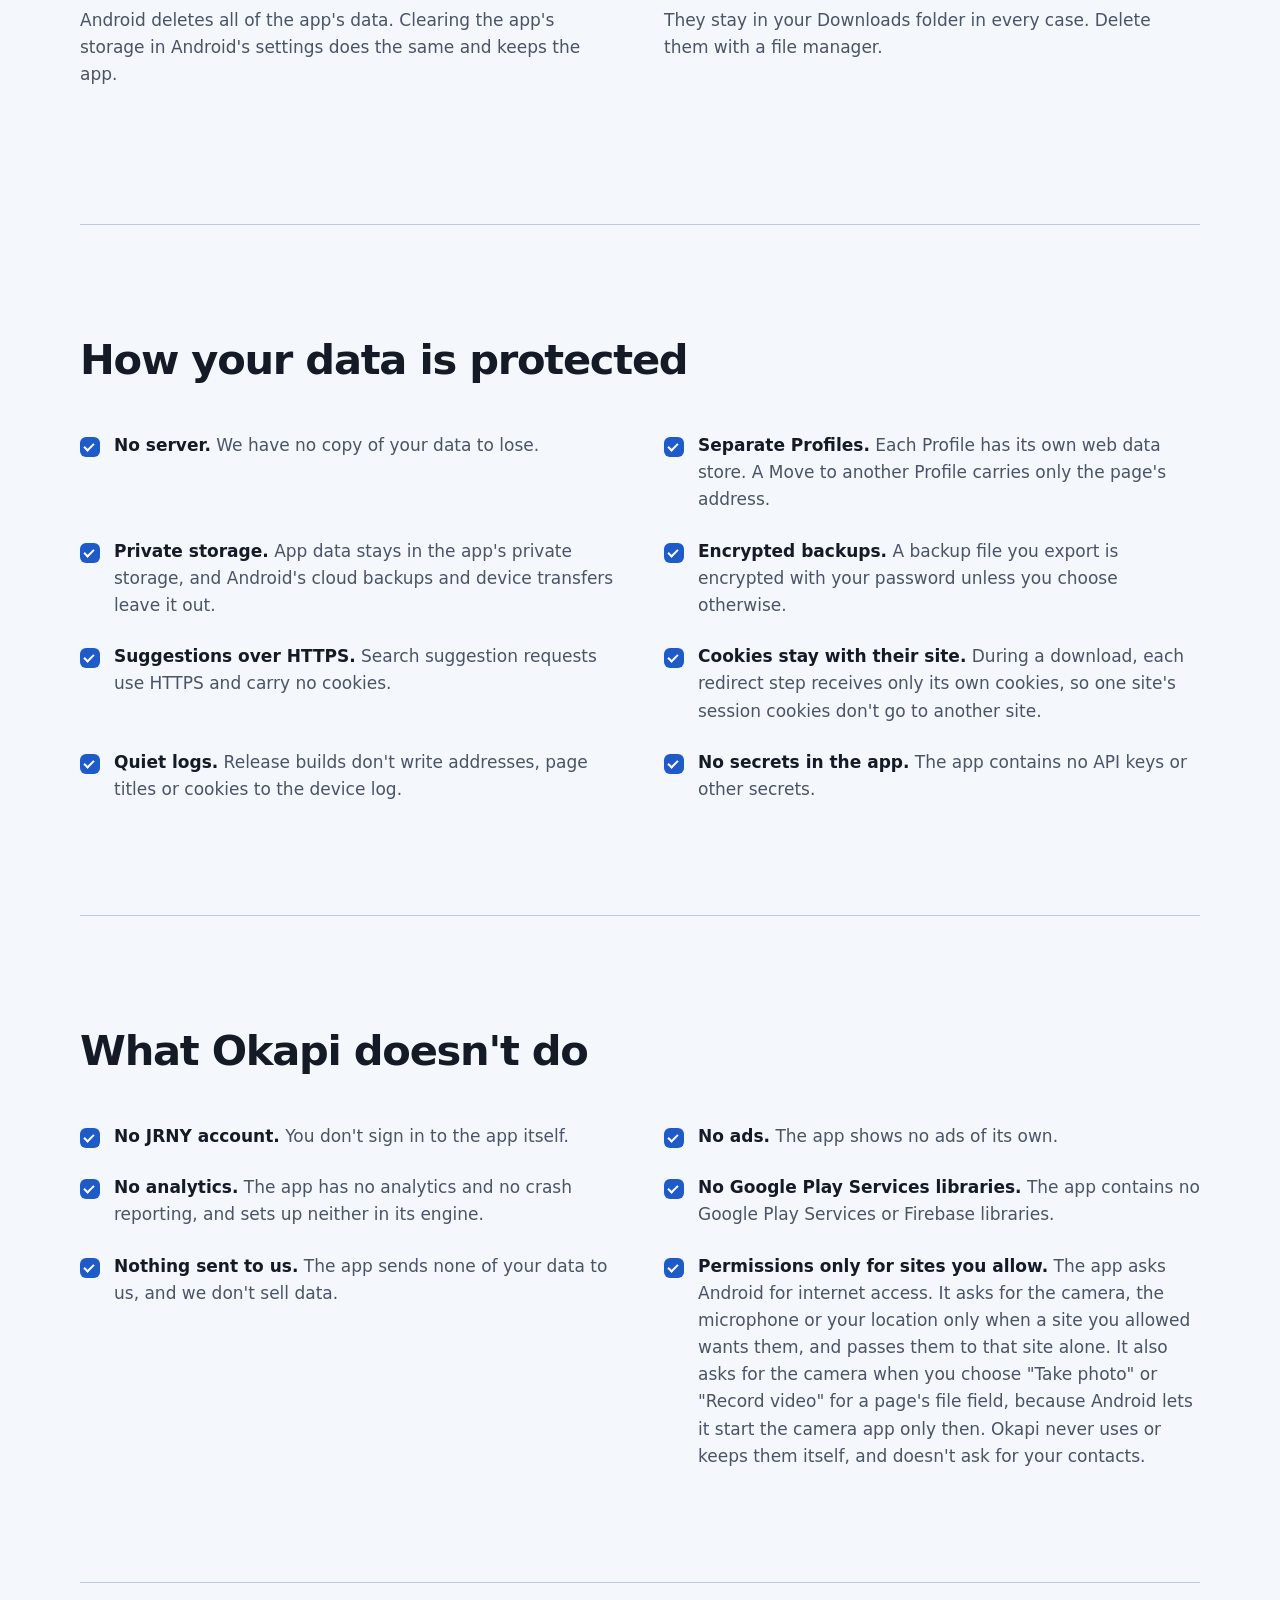
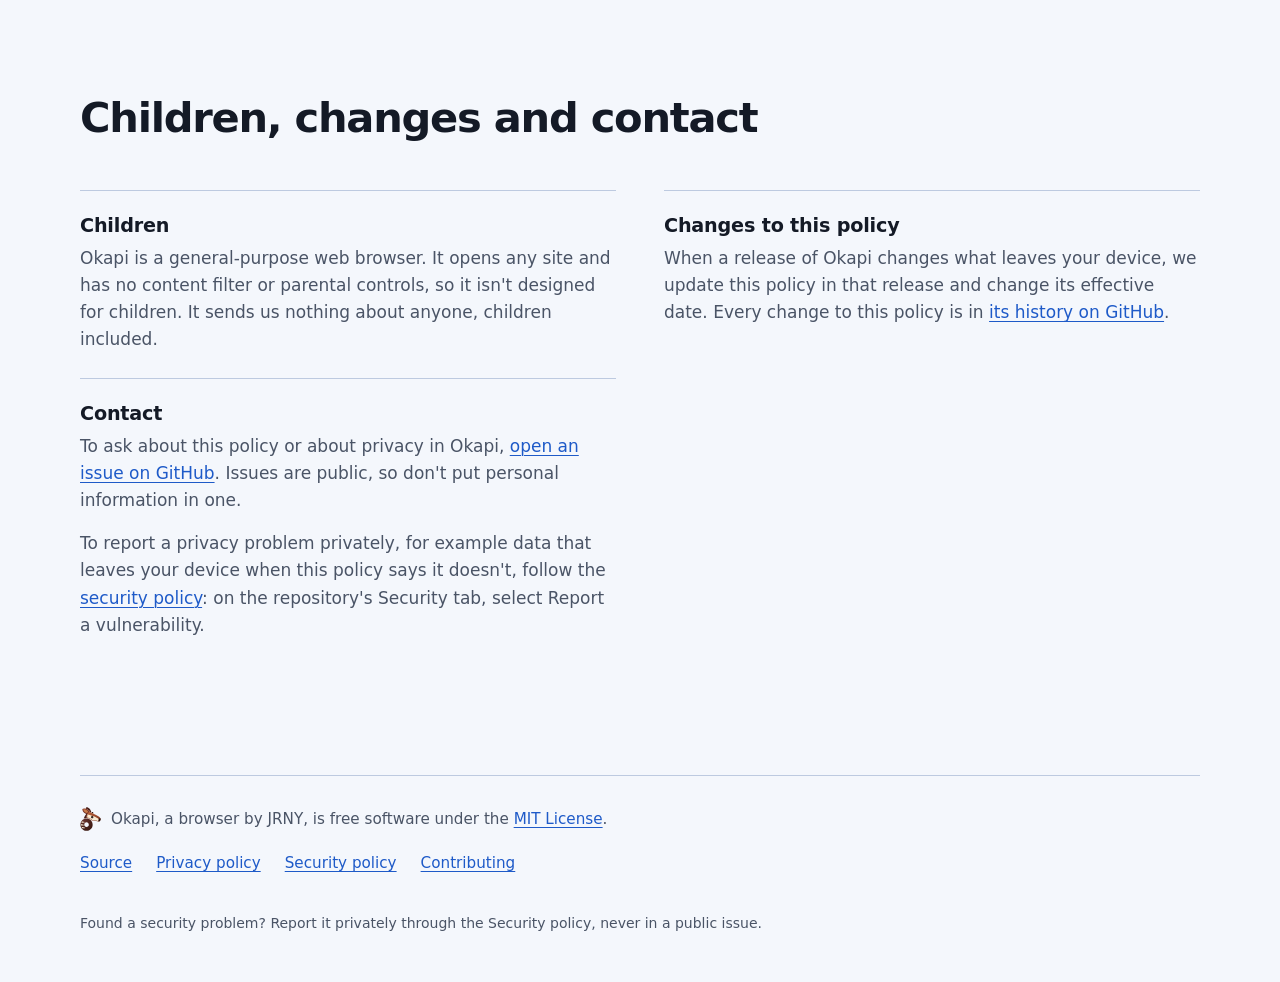
==== commit e5e95520: "Extensions: second round of review fixes - An extension file starts an install only when the person " ====
--- a/website/public/privacy.html
+++ b/website/public/privacy.html
@@ -48,7 +48,7 @@
         <p class="eyebrow">Effective date: <time datetime="2026-11-26">26 November 2026</time></p>
         <h1 id="pp-title">Privacy policy</h1>
         <p class="lede">This policy covers Okapi by JRNY, the Android app with the application ID <code>app.jrny.browser</code>. It says what the app keeps on your device, what it sends off your device and who receives it, and how you delete it.</p>
-        <p class="lede">In short: Okapi has no server, no accounts, no ads and no analytics. Your history, bookmarks, cookies and site data stay on your device. What leaves your device goes to the sites you open, to your search engine while you type in the address field, to Google's Safe Browsing service through the app's web engine, to the servers of the filter lists that block ads and trackers, and to addons.mozilla.org when you add extensions or Okapi checks for their updates.</p>
+        <p class="lede">In short: Okapi has no server, no accounts, no ads and no analytics. Okapi keeps your history, bookmarks, cookies and site data on your device. An extension you add can read the pages its permissions allow and send what it reads to its developer. What leaves your device goes to the sites you open, to your search engine while you type in the address field, to Google's Safe Browsing service through the app's web engine, to the servers of the filter lists that block ads and trackers, and to addons.mozilla.org when you add extensions or Okapi checks for their updates.</p>
       </div>
       <dl class="reqs">
         <div><dt>Server</dt><dd>None</dd></div>
@@ -102,7 +102,7 @@
           </ul>
         </div>
       </div>
-      <p class="note">One Profile can't see another Profile's data. None of this is sent to us or to anyone else.</p>
+      <p class="note">One Profile can't see another Profile's data. Okapi sends none of this to us or to anyone else. Extensions you add are the exception: see <a href="#l-extensions">Extensions</a>.</p>
       <h3>Backup files you make</h3>
       <p>Settings → Export backup saves a copy of every Profile's name and look, bookmarks and Folders, history, open Tabs and Site settings, with your settings, Site Rules and changes to the list of link wrappers, to a file in a place you choose. Cookies, site storage, sign-ins, Private Tabs and downloaded files are never in it. The file is encrypted with a password you set (AES-256-GCM, with a key derived from the password by PBKDF2), unless you turn that off; then anyone who has the file can read it. Okapi sends the file nowhere itself. If you save it to a cloud drive, that drive's provider holds it, under their own terms. Import backup reads a file you choose, only when you ask.</p>
     </section>
@@ -172,7 +172,7 @@
           <h3 id="l-extensions">Extensions</h3>
         </div>
         <div class="feature-body">
-          <p>When you add an extension from addons.mozilla.org, the engine downloads it from Mozilla's servers, as your browser downloads any file, and checks Mozilla's signature on it. Once a day, and when you tap Check for updates, Okapi asks addons.mozilla.org whether your extensions have updates. The engine sends Mozilla each extension's id and version, with details such as the engine's version, that it runs on Android, the device's processor type and your language. It sends nothing about the pages you open.</p>
+          <p>When you add an extension from addons.mozilla.org, the engine downloads it from Mozilla's servers, as your browser downloads any file, and checks Mozilla's signature on it. Once a day, and when you tap Check for updates, Okapi asks each extension's update server whether it has a newer version. For an extension from addons.mozilla.org, that server is Mozilla's. An extension installed from a file can name its own update server. The engine sends that server the extension's id and version, with details such as the engine's version, that it runs on Android, the device's processor type and your language. It sends nothing about the pages you open.</p>
           <p>Extensions you add are made by their developers, not by us. An extension can see and change the pages its permissions allow, in every Profile, and can send data to its developer under the developer's own policy. Before you add one, Okapi lists what it can do and what it says it sends its developer. To stop an extension, turn it off or remove it in Settings &rarr; Extensions. Removing it deletes the data it kept on your device.</p>
         </div>
       </article>
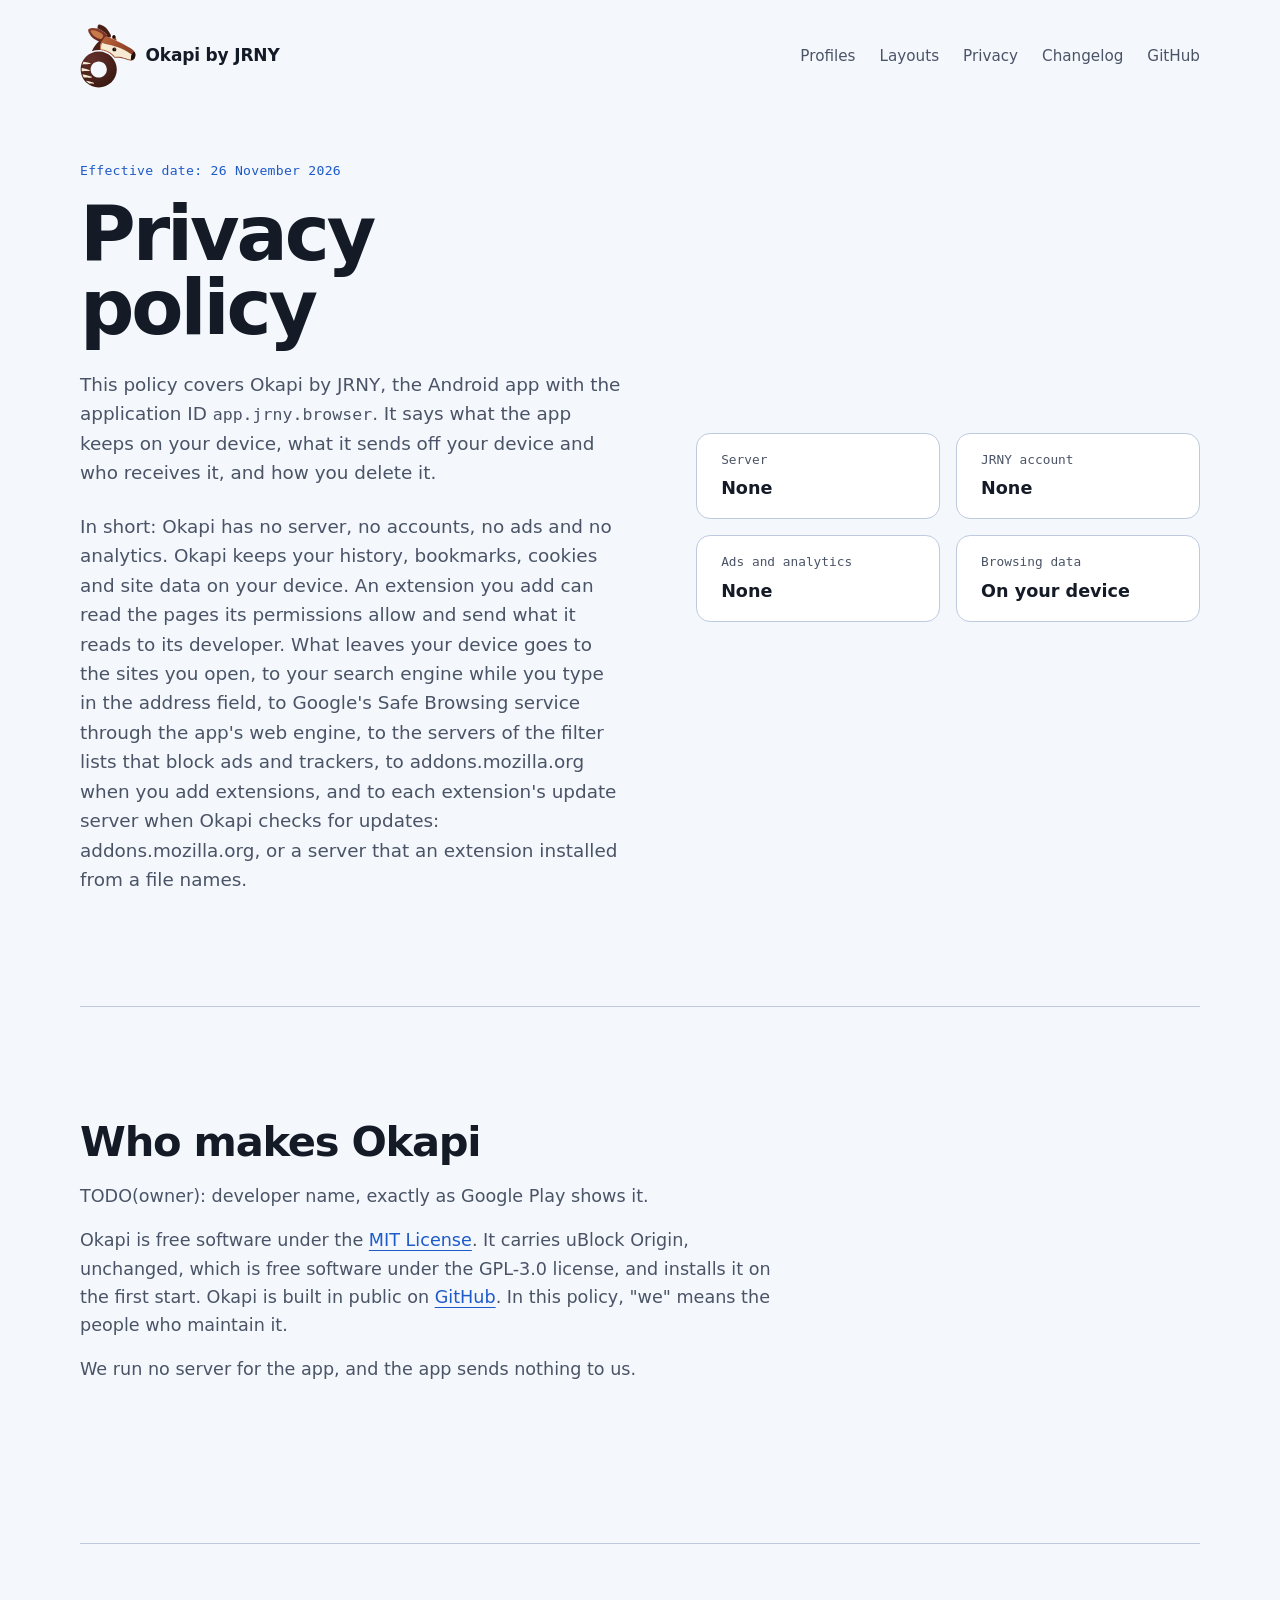
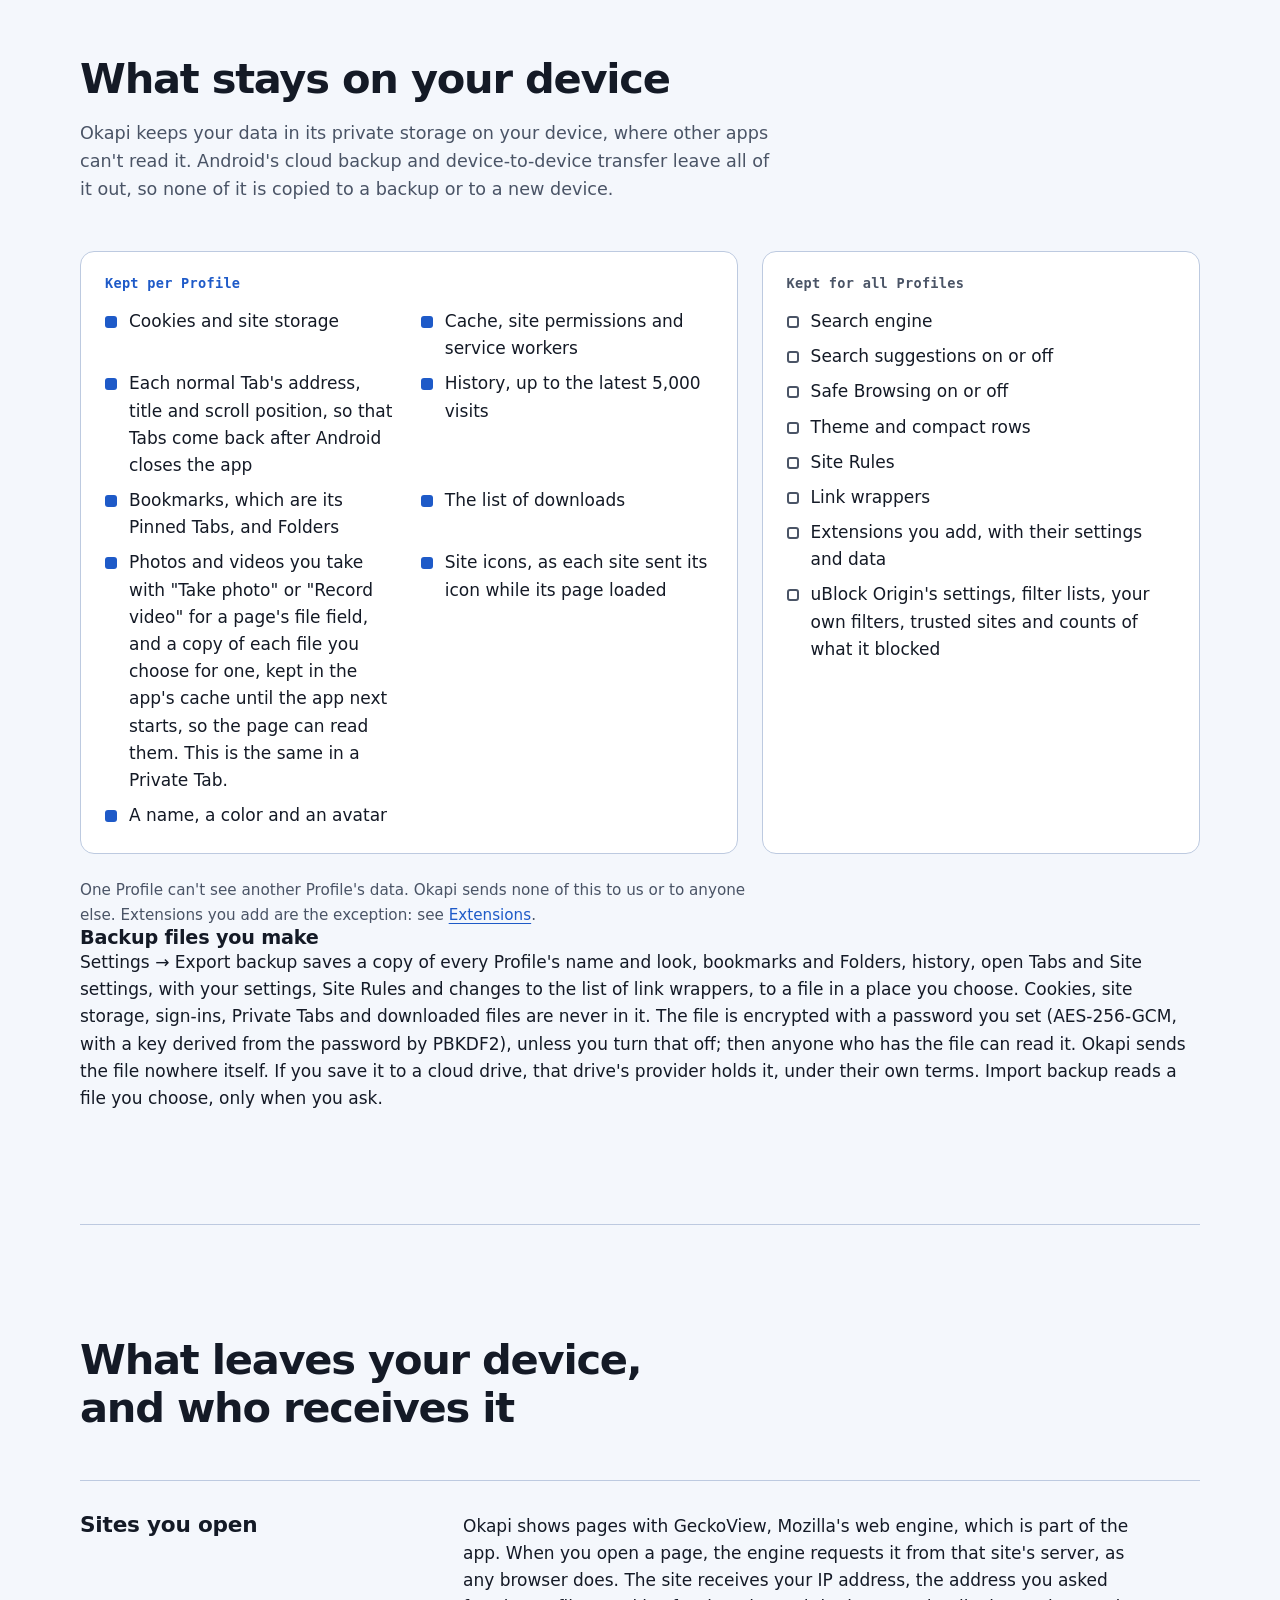
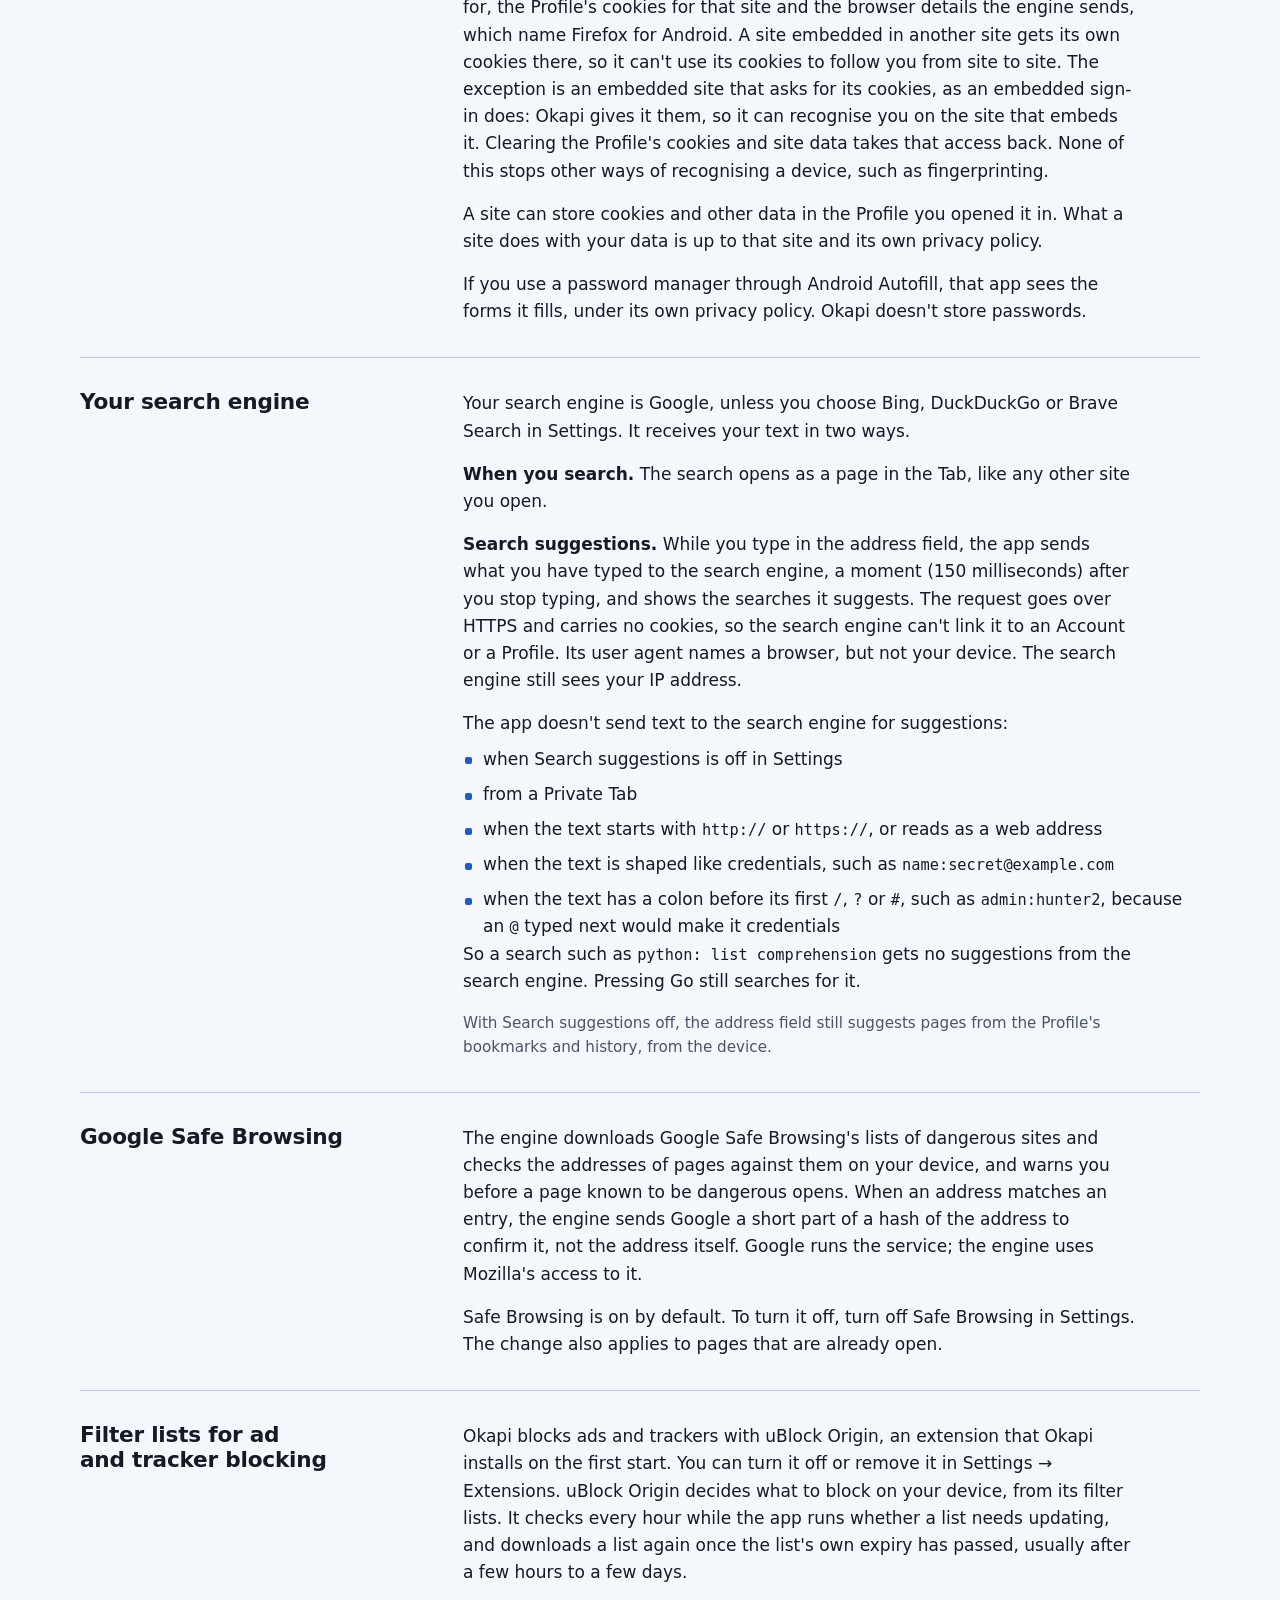
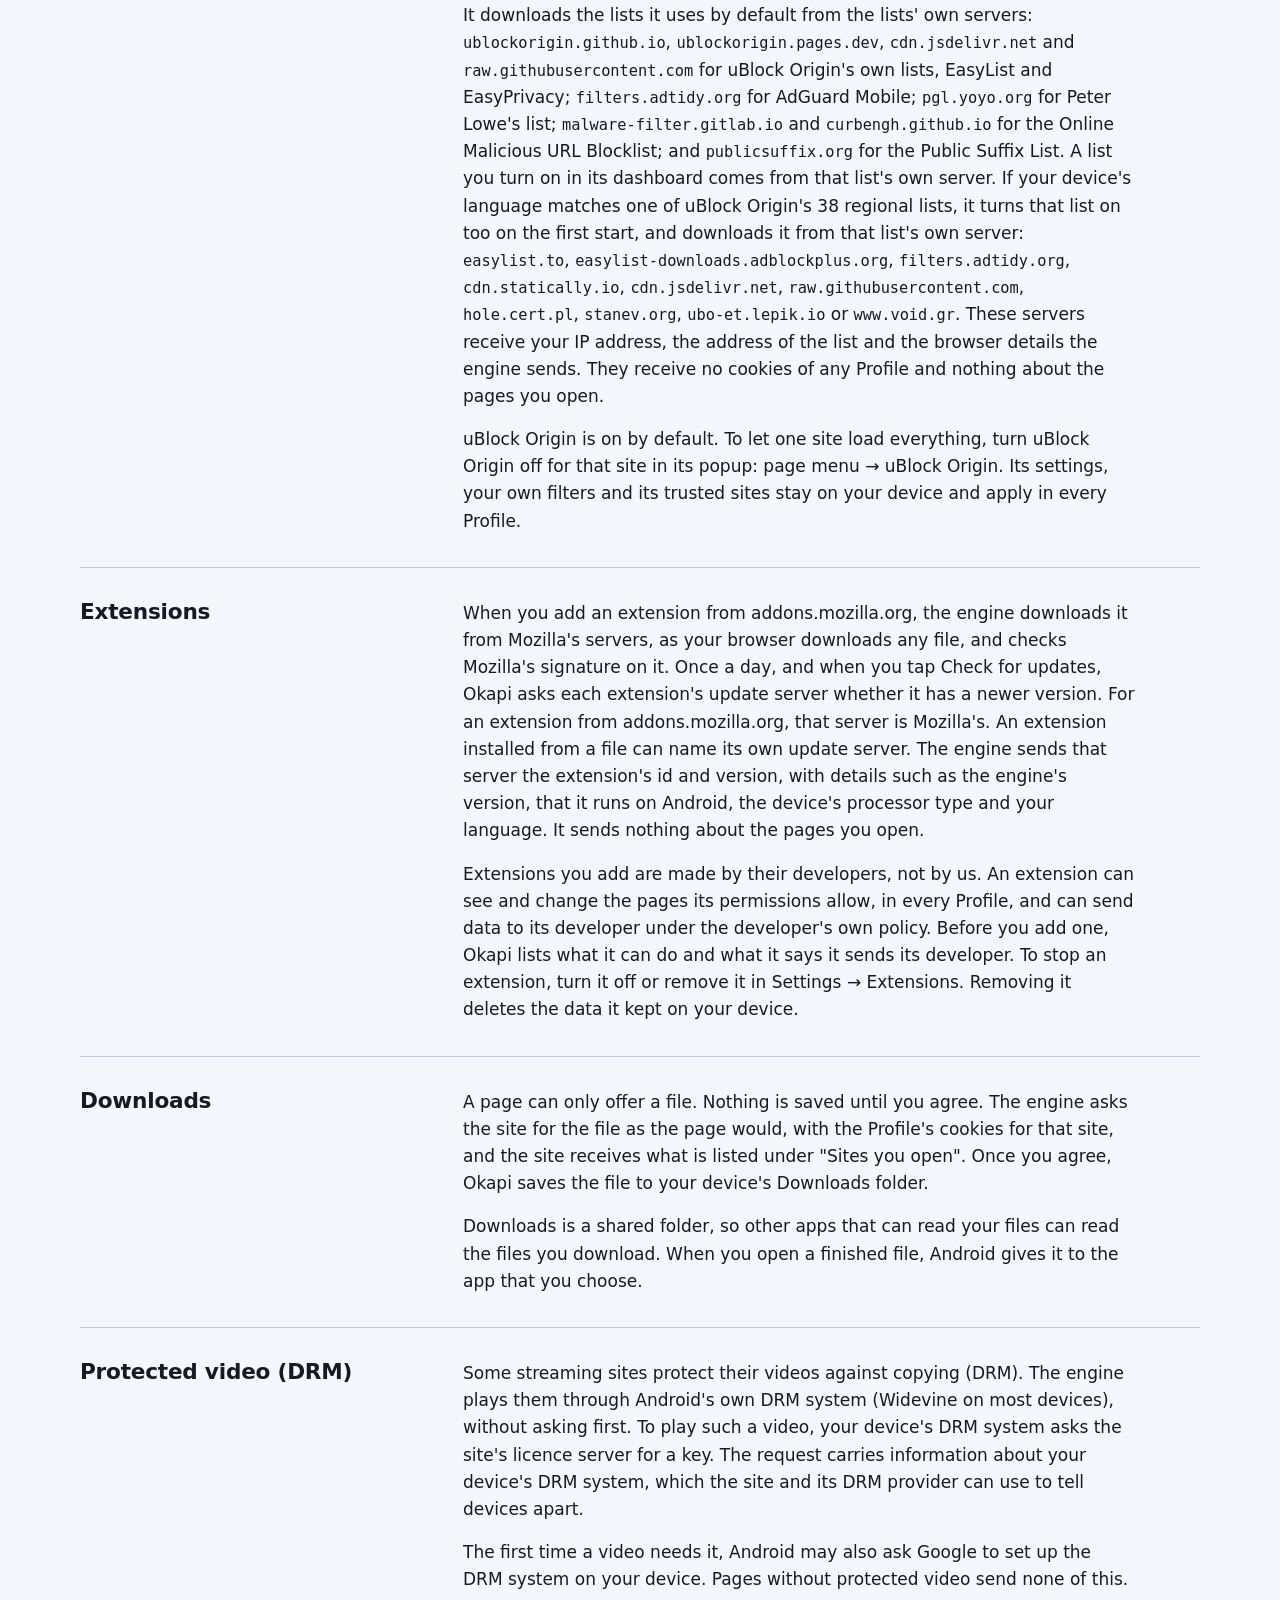
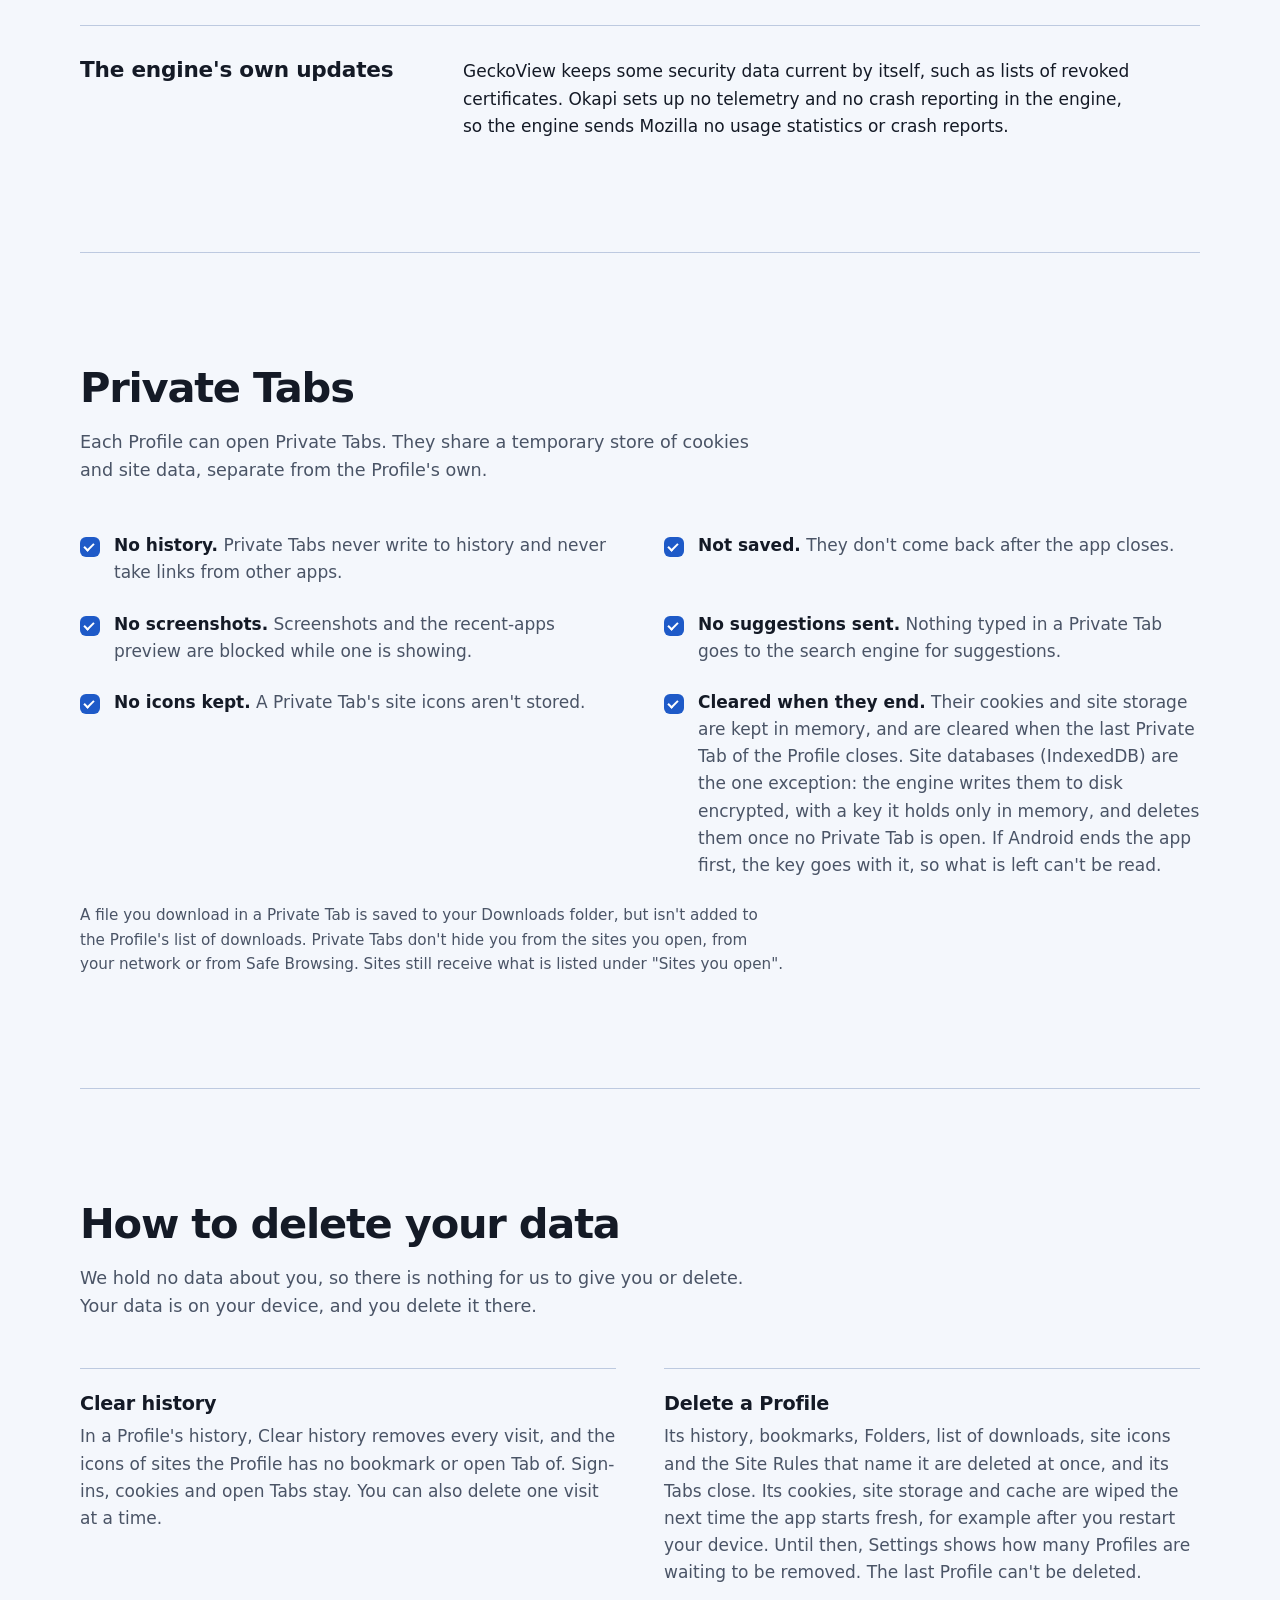
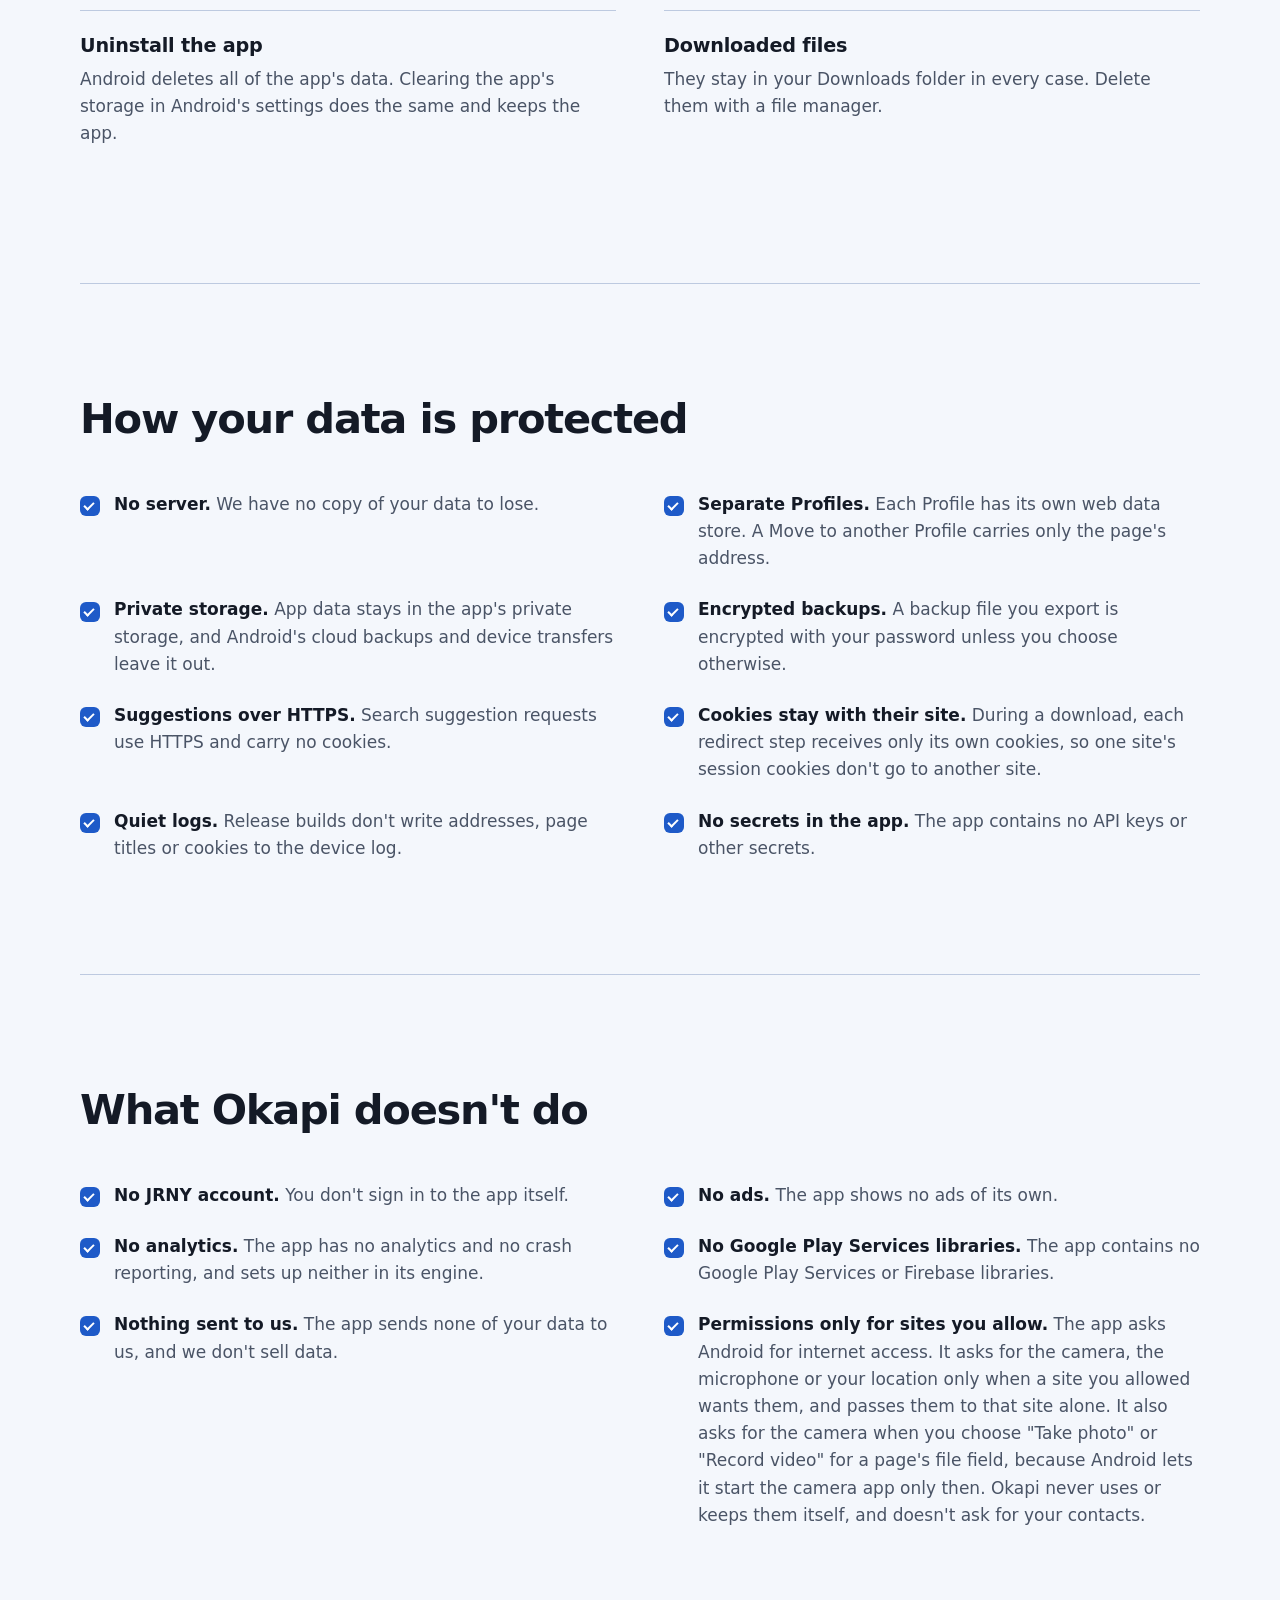
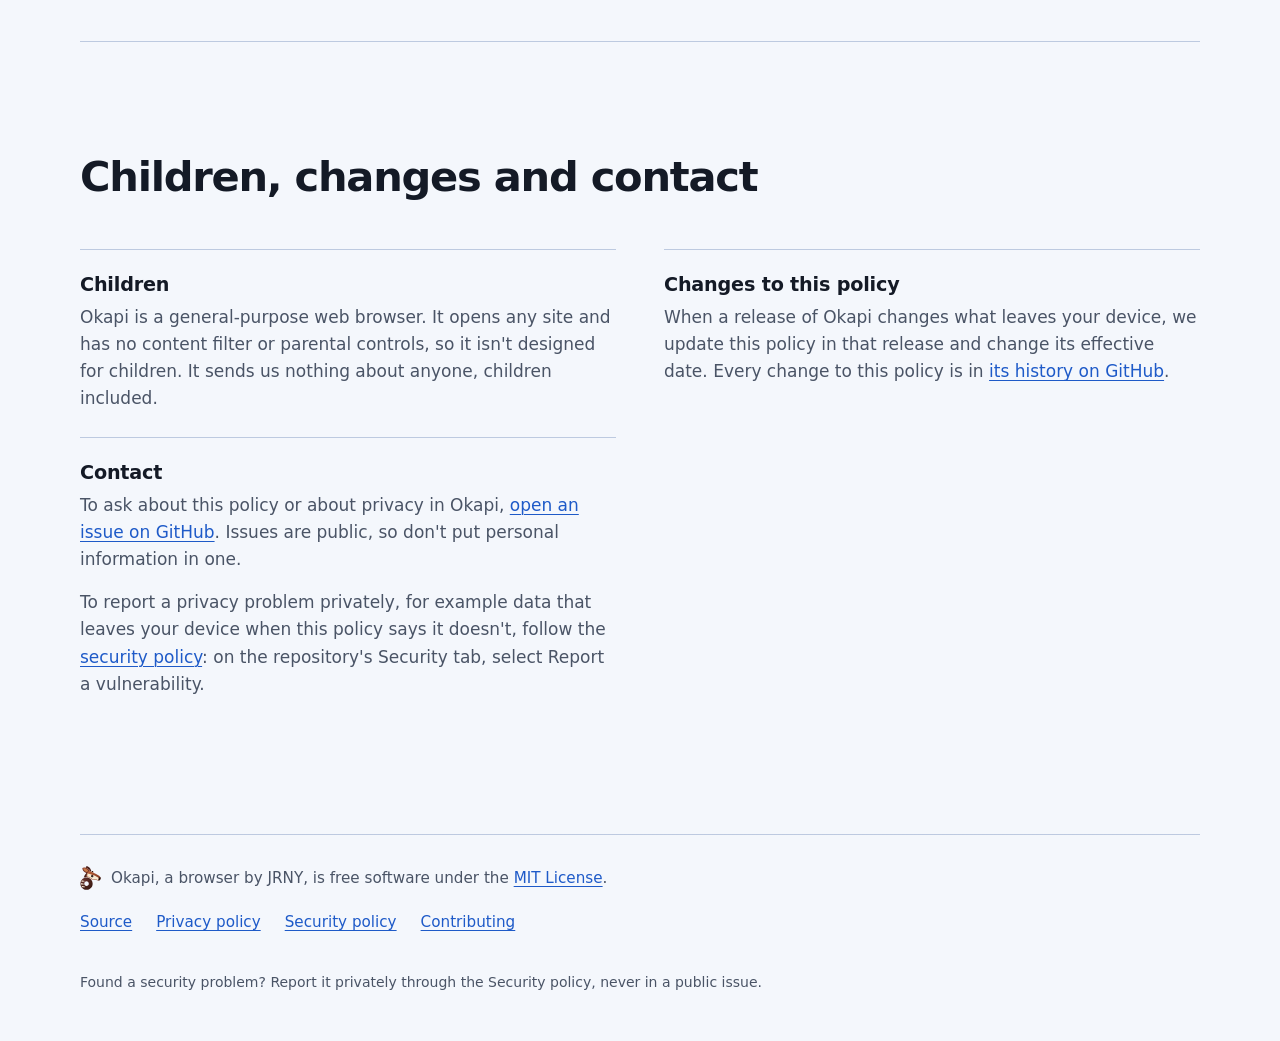
==== commit f19b0d72: "Privacy: the summaries name each extension's update server too" ====
--- a/website/public/privacy.html
+++ b/website/public/privacy.html
@@ -48,7 +48,7 @@
         <p class="eyebrow">Effective date: <time datetime="2026-11-26">26 November 2026</time></p>
         <h1 id="pp-title">Privacy policy</h1>
         <p class="lede">This policy covers Okapi by JRNY, the Android app with the application ID <code>app.jrny.browser</code>. It says what the app keeps on your device, what it sends off your device and who receives it, and how you delete it.</p>
-        <p class="lede">In short: Okapi has no server, no accounts, no ads and no analytics. Okapi keeps your history, bookmarks, cookies and site data on your device. An extension you add can read the pages its permissions allow and send what it reads to its developer. What leaves your device goes to the sites you open, to your search engine while you type in the address field, to Google's Safe Browsing service through the app's web engine, to the servers of the filter lists that block ads and trackers, and to addons.mozilla.org when you add extensions or Okapi checks for their updates.</p>
+        <p class="lede">In short: Okapi has no server, no accounts, no ads and no analytics. Okapi keeps your history, bookmarks, cookies and site data on your device. An extension you add can read the pages its permissions allow and send what it reads to its developer. What leaves your device goes to the sites you open, to your search engine while you type in the address field, to Google's Safe Browsing service through the app's web engine, to the servers of the filter lists that block ads and trackers, to addons.mozilla.org when you add extensions, and to each extension's update server when Okapi checks for updates: addons.mozilla.org, or a server that an extension installed from a file names.</p>
       </div>
       <dl class="reqs">
         <div><dt>Server</dt><dd>None</dd></div>
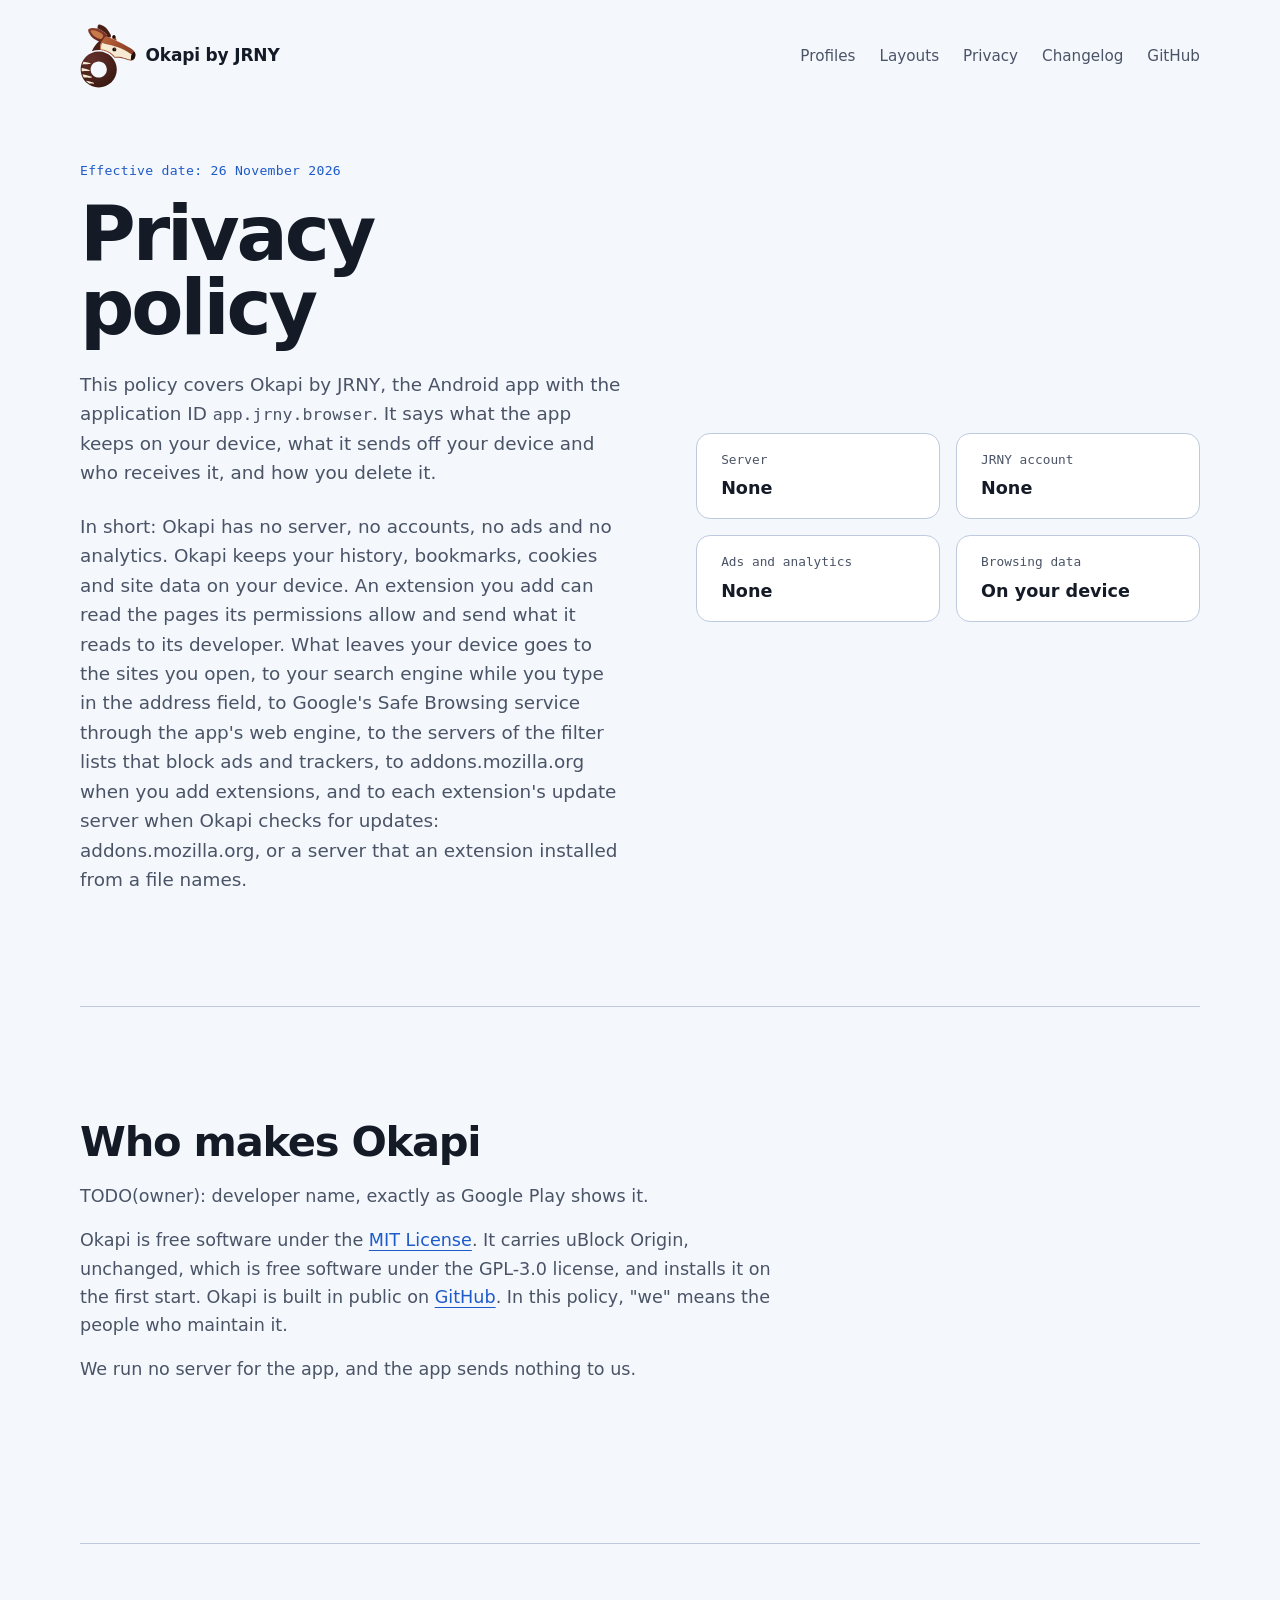
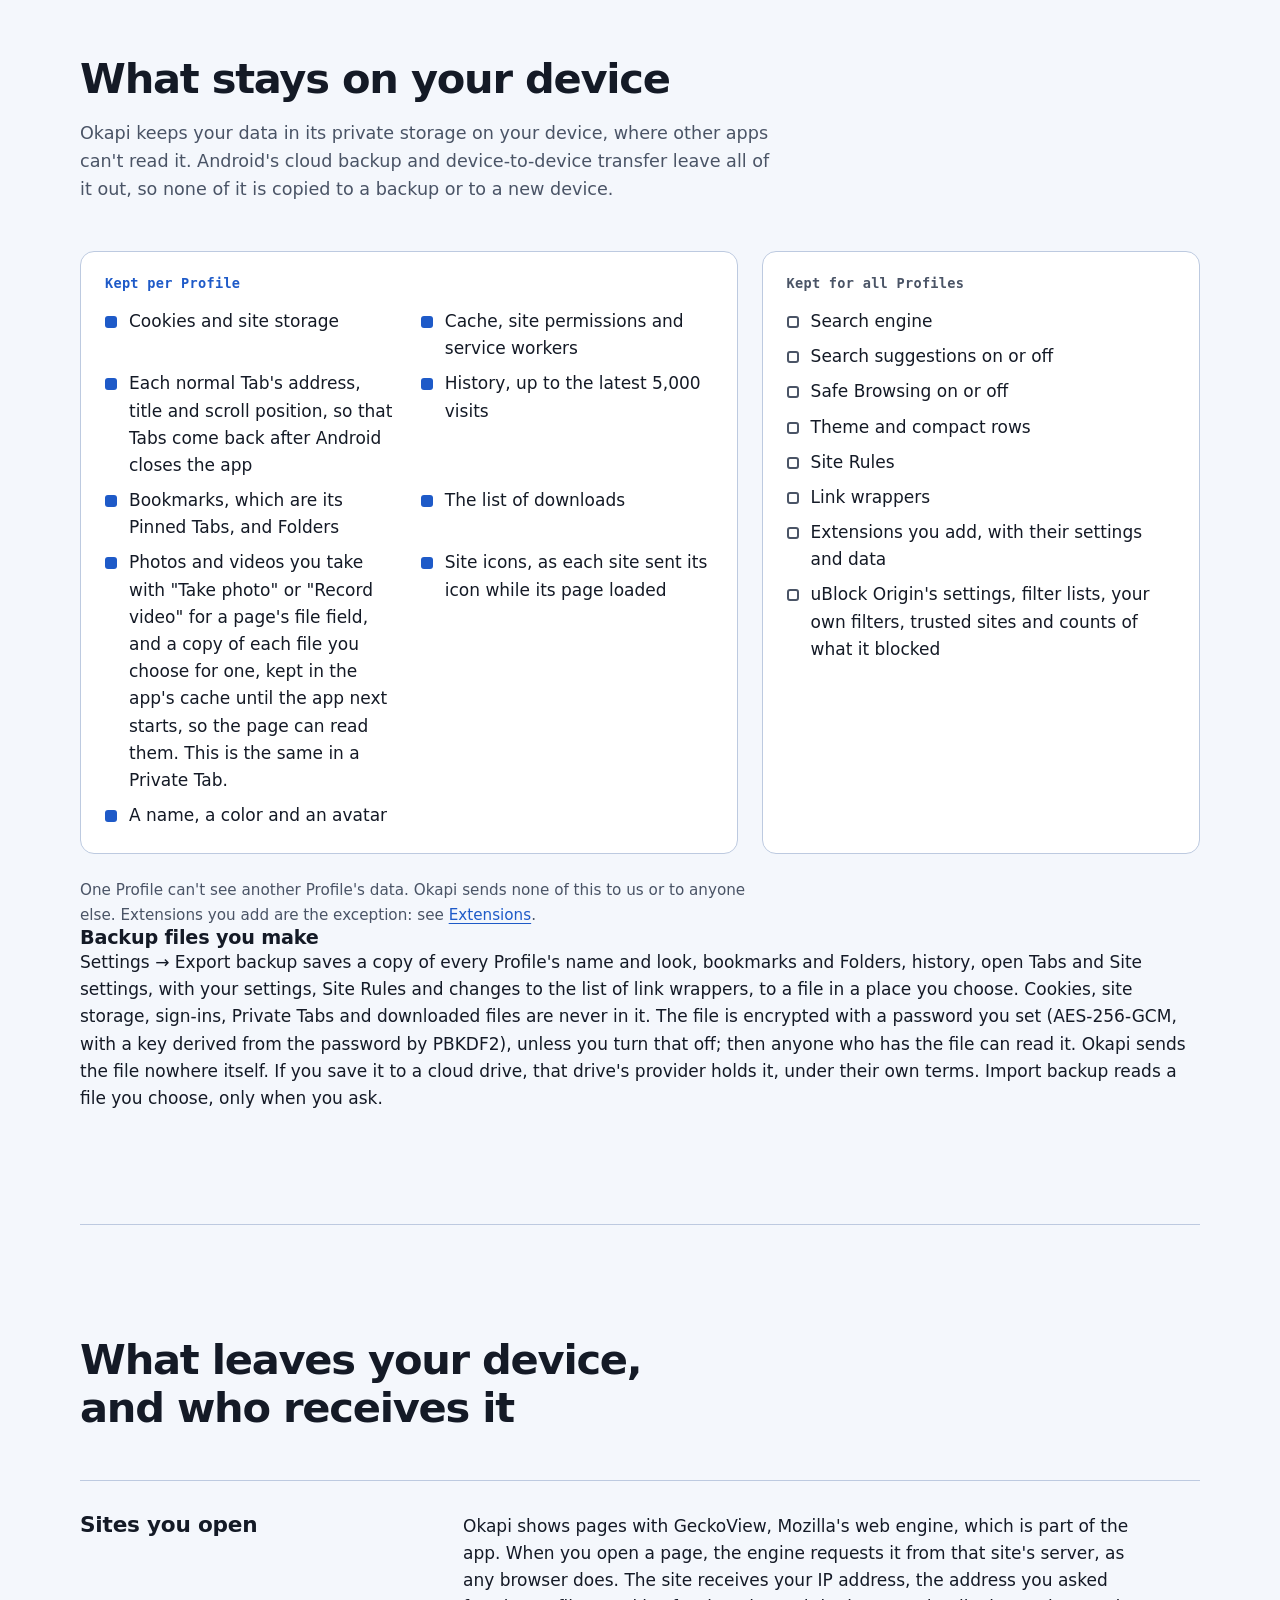
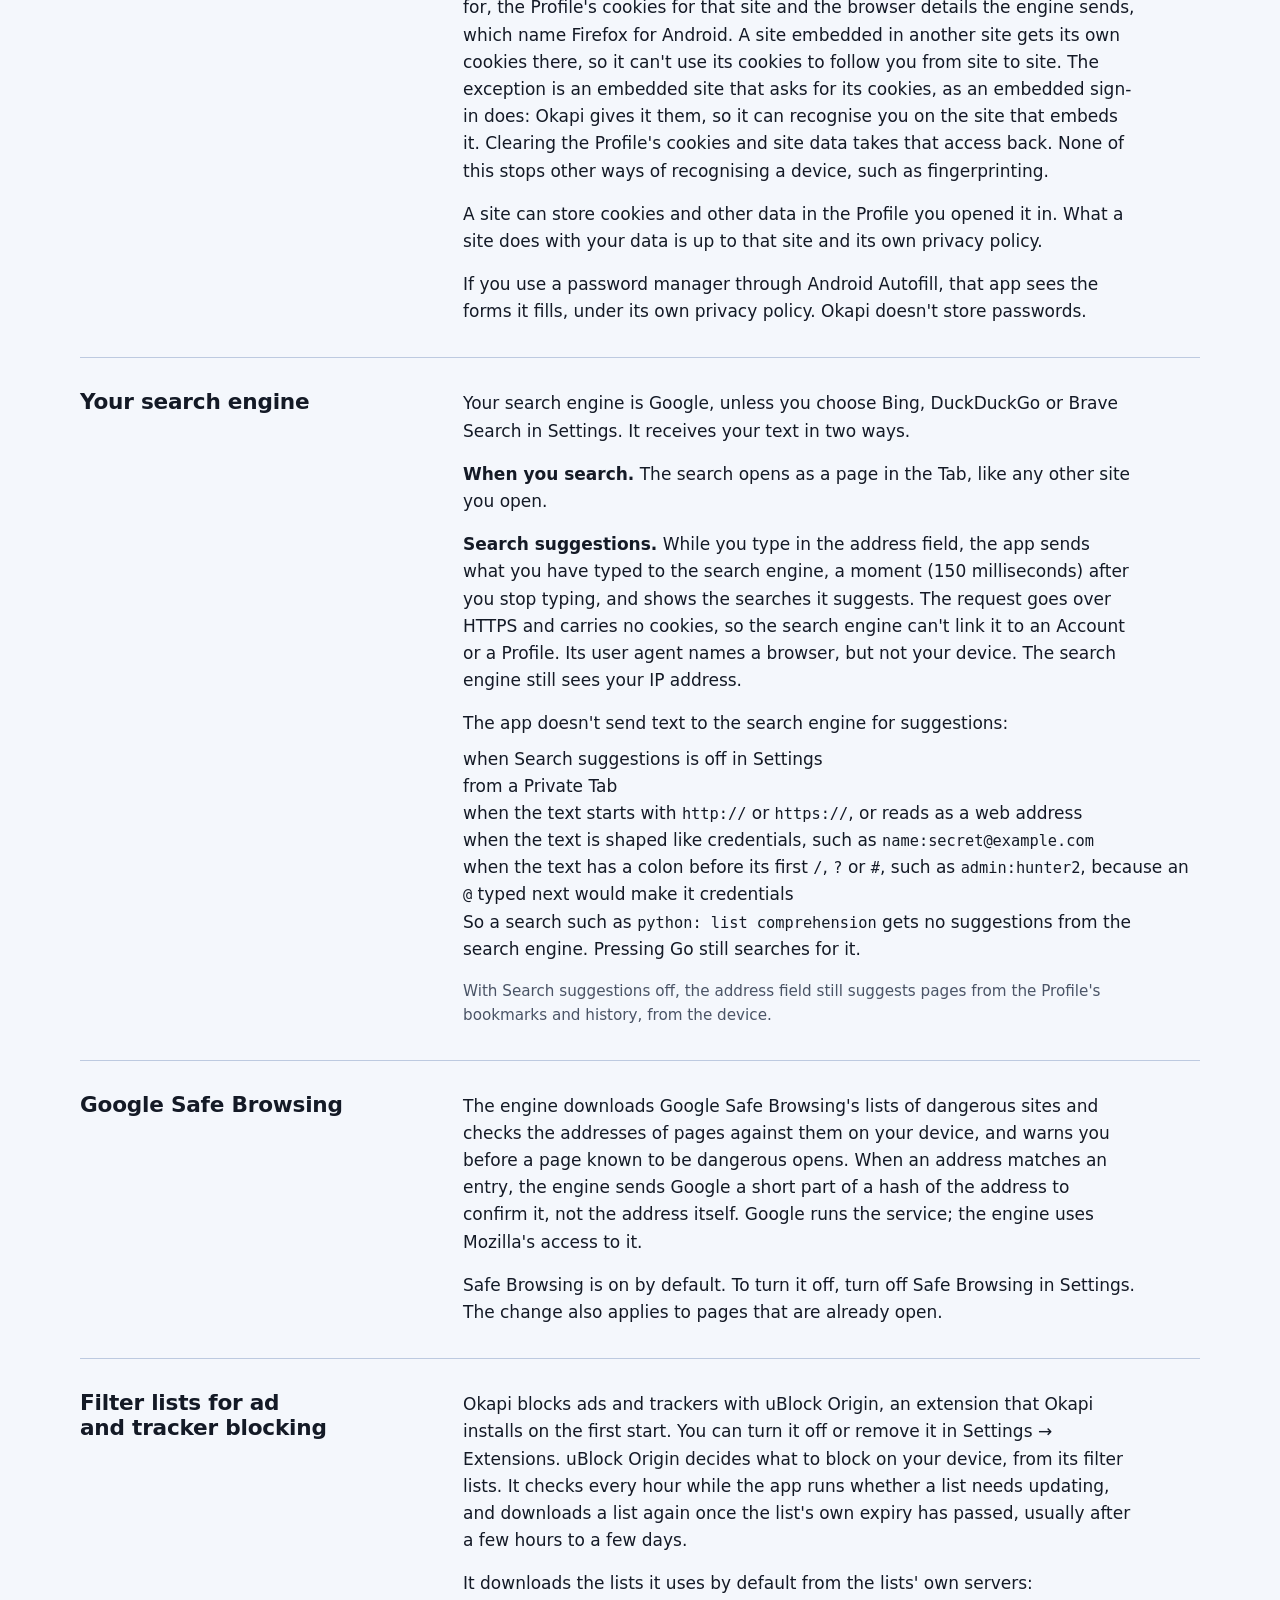
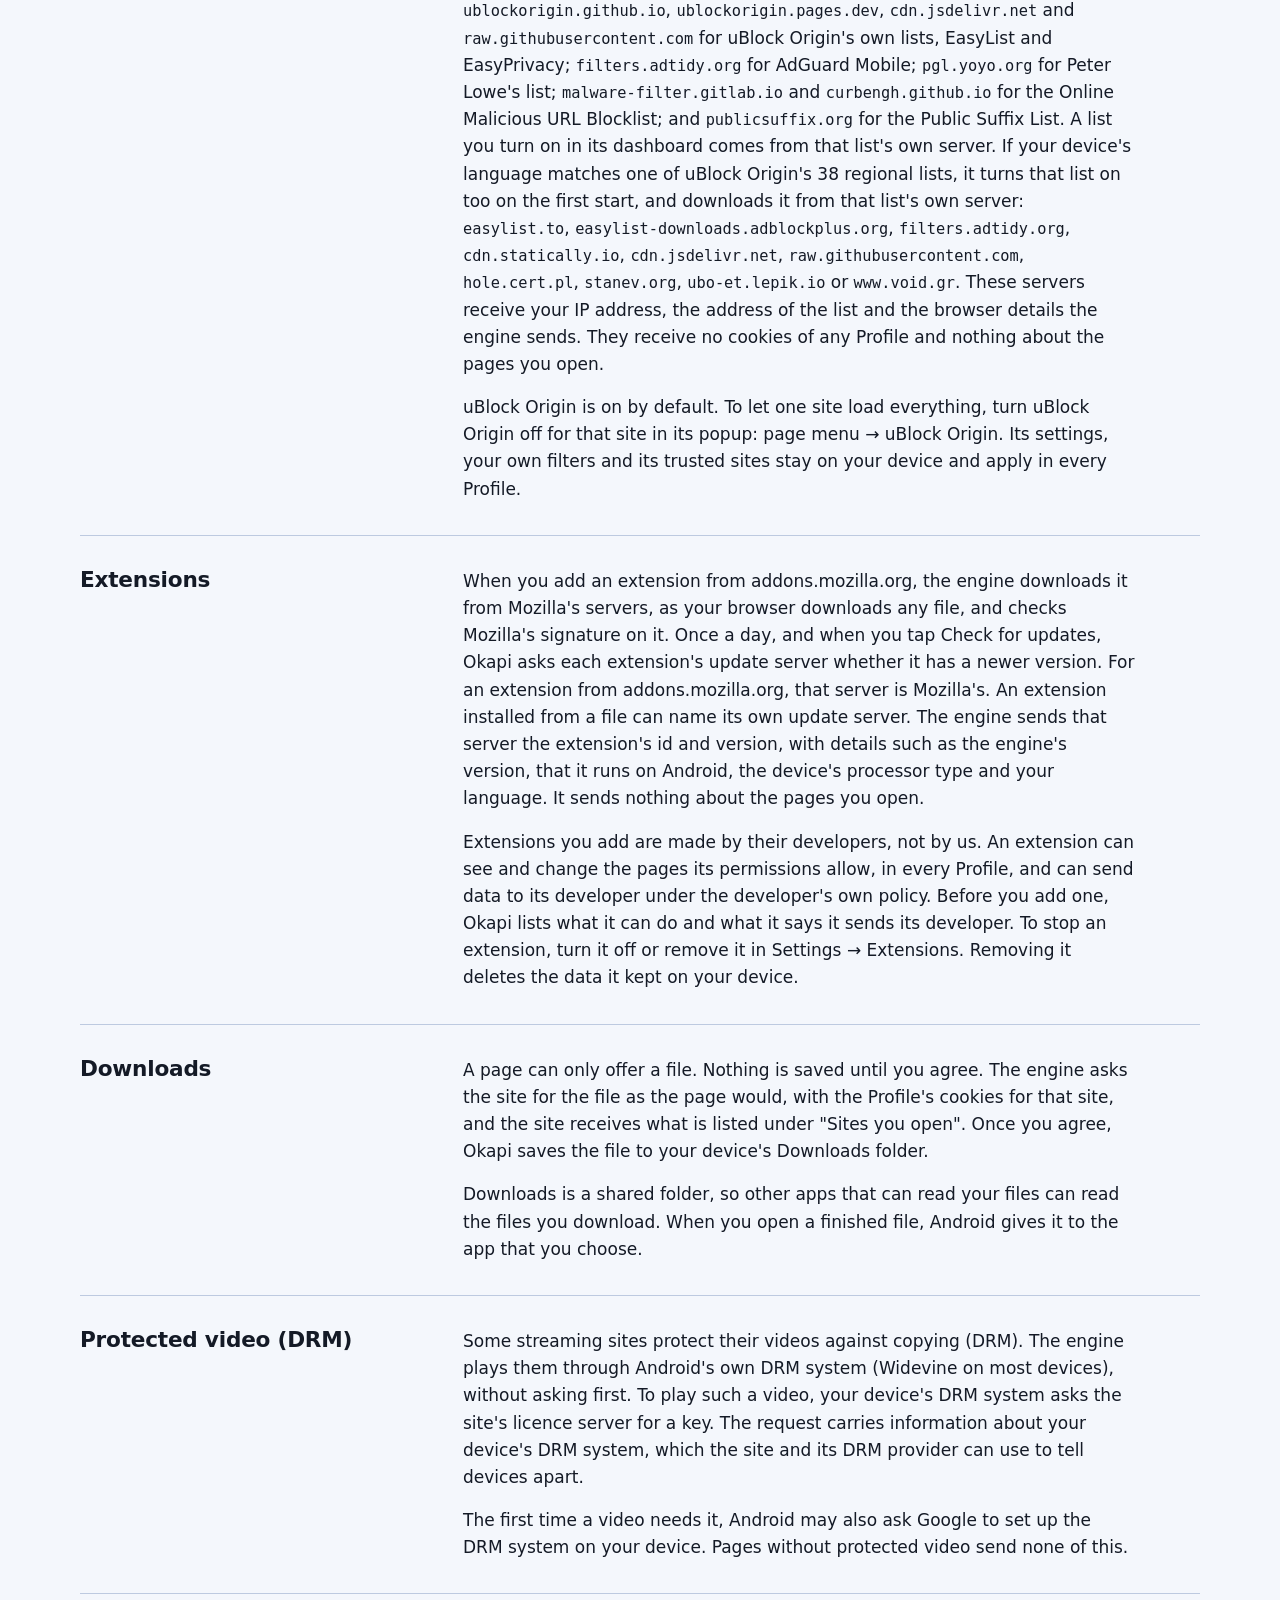
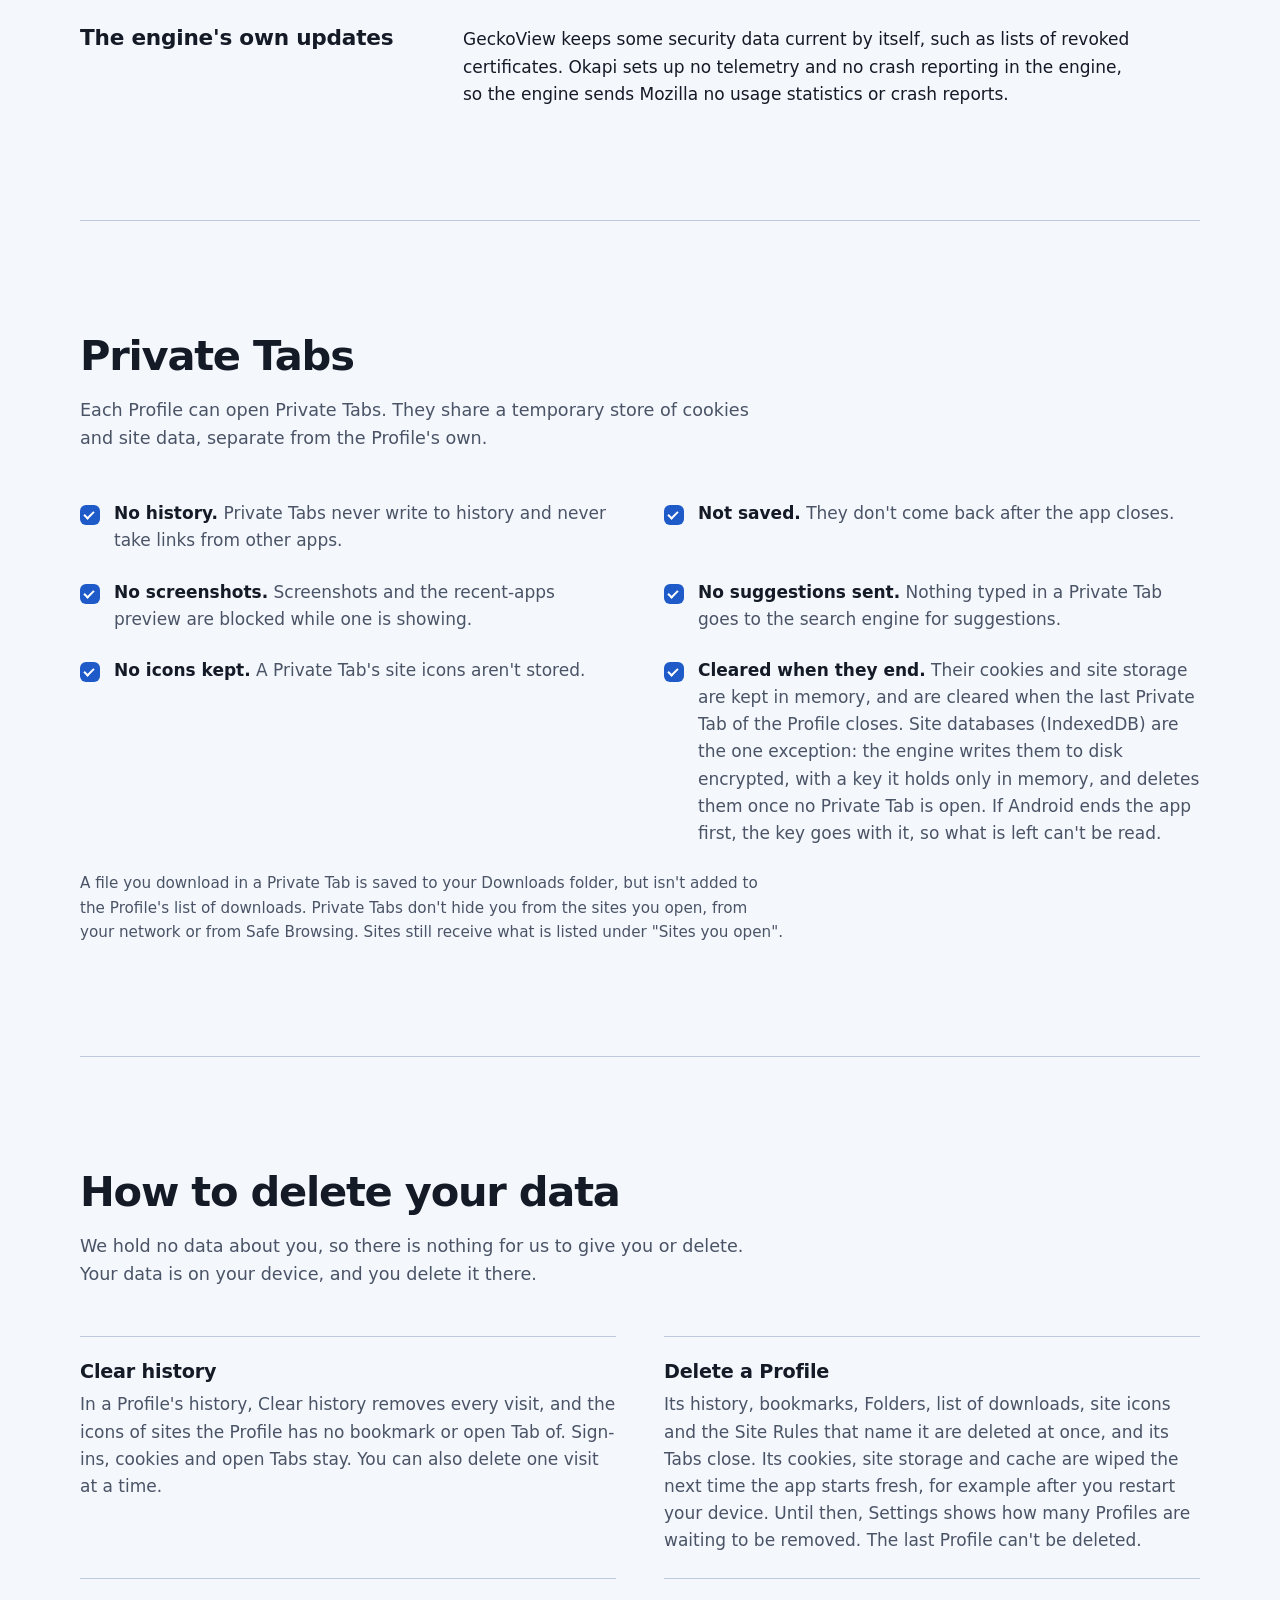
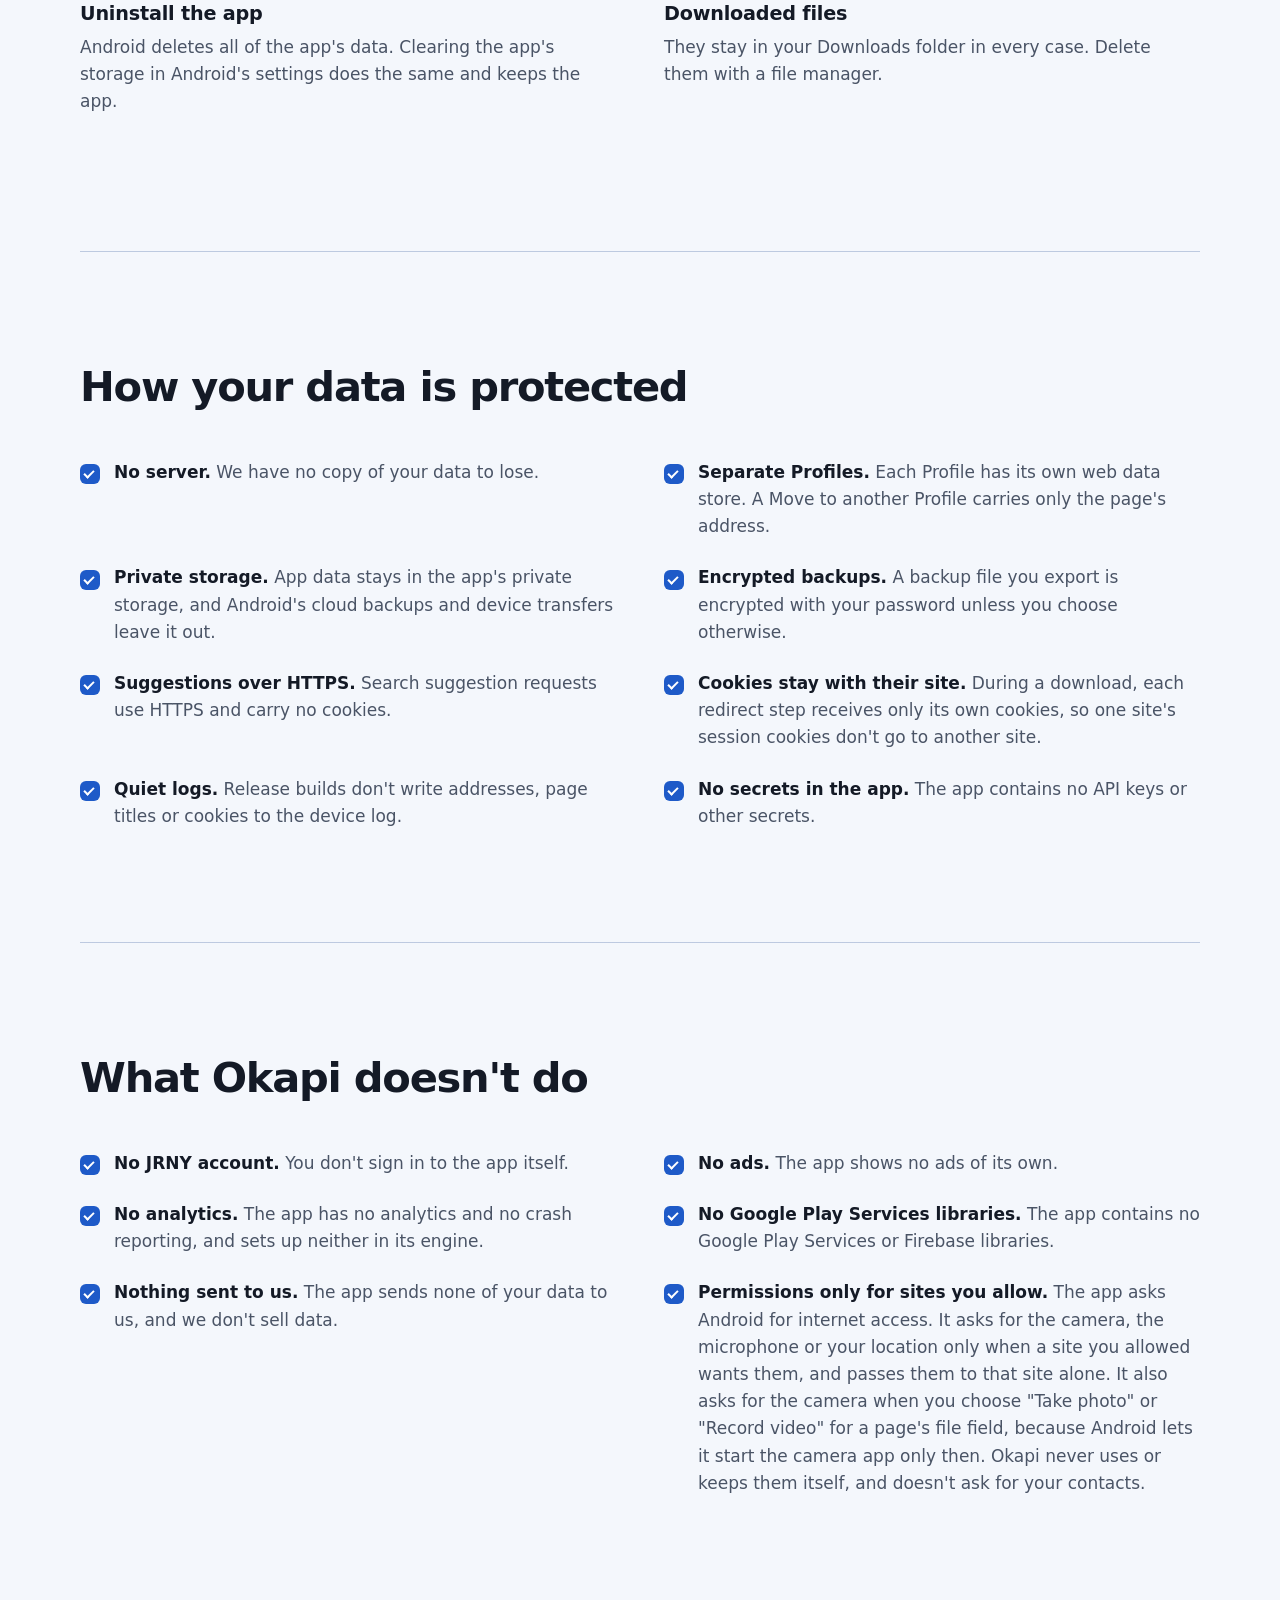
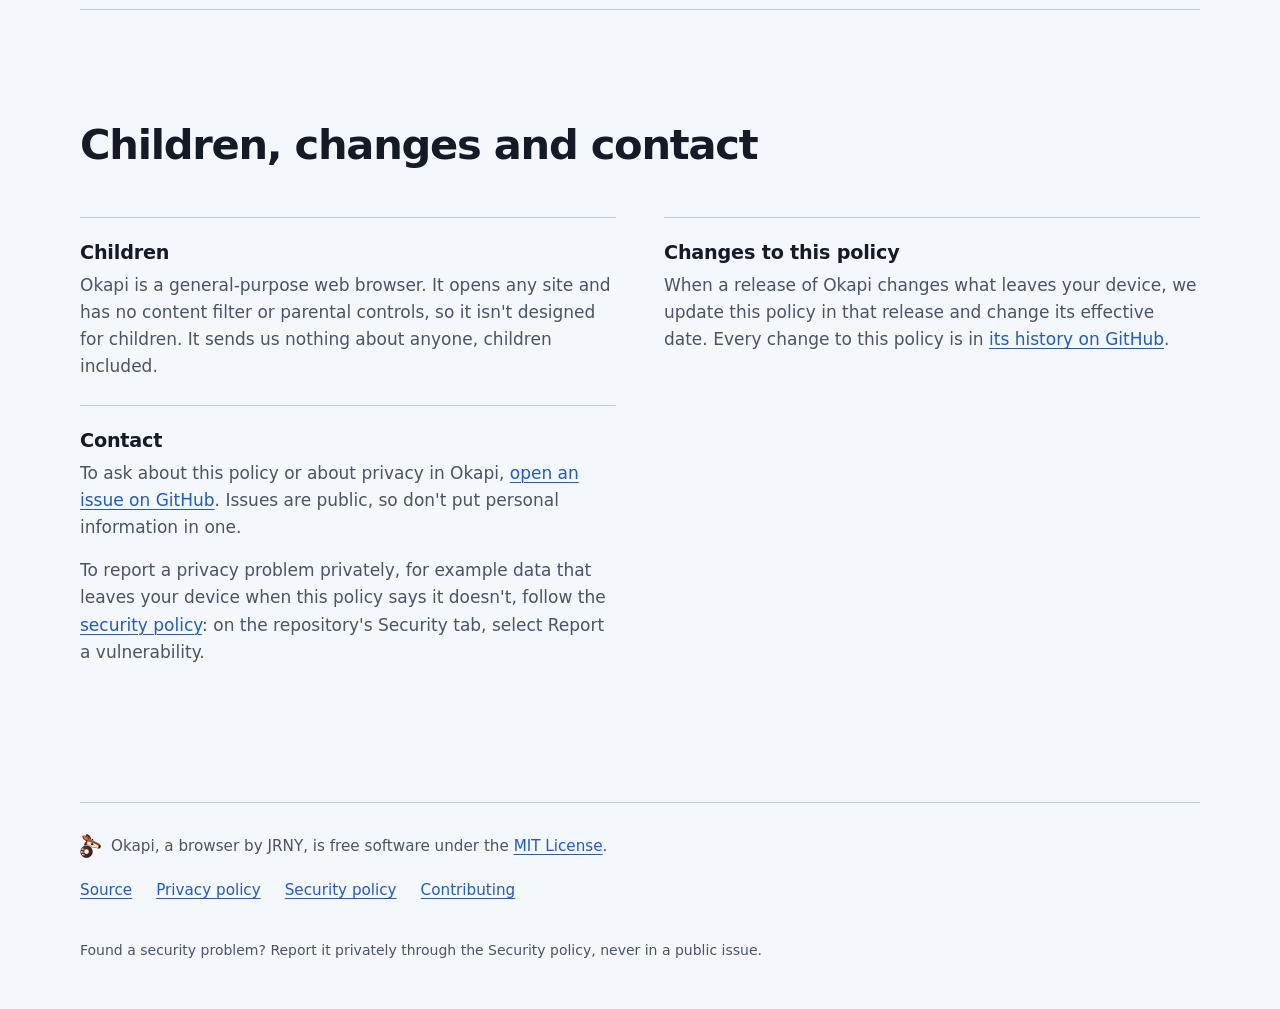
==== commit 97cbab40: "Website: download the APK, Okapi's strengths, and its gaps as issues The landing page gets a "Downlo" ====
--- a/website/public/privacy.html
+++ b/website/public/privacy.html
@@ -36,7 +36,7 @@
         <li><a href="./#profiles">Profiles</a></li>
         <li><a href="./#layouts">Layouts</a></li>
         <li><a href="./#privacy">Privacy</a></li>
-        <li><a href="./#changelog">Changelog</a></li>
+        <li><a href="https://github.com/cylim/android-browser/blob/main/CHANGELOG.md">Changelog</a></li>
         <li><a href="https://github.com/cylim/android-browser">GitHub</a></li>
       </ul>
     </nav>
--- a/website/public/styles.css
+++ b/website/public/styles.css
@@ -172,6 +172,7 @@
 .btn-quiet { color: var(--ink); background: var(--surface); border: 1px solid var(--line); }
 .btn-quiet:hover { border-color: var(--accent-ink); }
 .soon { font-family: var(--f-mono); font-size: 0.75rem; font-weight: 500; color: var(--muted); border-left: 1px solid var(--line); padding-left: 10px; }
+.btn-primary .soon { color: inherit; border-color: currentColor; opacity: 0.85; }
 .fine { margin-top: var(--s3); font-size: 0.875rem; color: var(--muted); }
 
 /* Hero art: the Okapi mark, large. Below the two-column width it follows the text, smaller. */
@@ -353,42 +354,35 @@
 .reqs dt { font-family: var(--f-mono); font-size: 0.8rem; color: var(--muted); }
 .reqs dd { margin: var(--s1) 0 0; font-size: 1.1rem; font-weight: 650; }
 
-/* Changelog */
-.log { display: grid; gap: var(--s6); max-width: 52rem; }
-.release-head { display: flex; flex-wrap: wrap; align-items: baseline; gap: var(--s2) var(--s3); margin-bottom: var(--s3); }
-.ver { font-family: var(--f-mono); font-size: 1.35rem; font-weight: 700; letter-spacing: -0.01em; }
-.tag { font-family: var(--f-mono); font-size: 0.78rem; font-weight: 600; padding: 3px 10px; border-radius: 99px; border: 1px dashed var(--muted); color: var(--muted); }
-.release > ul, details ul { display: grid; gap: var(--s2); }
-.release > ul li, details li { position: relative; padding-left: 20px; }
-.release > ul li::before, details li::before { content: ""; position: absolute; left: 2px; top: 0.7em; width: 7px; height: 7px; border-radius: 2px; background: var(--accent-ink); }
-.limits li::before { background: transparent !important; border: 1.5px solid var(--muted); }
-
-details { border-top: 1px solid var(--line); }
-details:last-of-type { border-bottom: 1px solid var(--line); }
-summary {
-  display: grid; grid-template-columns: auto 1fr; align-items: baseline; gap: 2px var(--s3);
-  padding: 14px 0 14px 28px; position: relative; cursor: pointer; list-style: none;
-}
-summary::-webkit-details-marker { display: none; }
-summary::before {
-  content: ""; position: absolute; left: 4px; top: 21px; width: 8px; height: 8px;
-  border: solid var(--muted); border-width: 0 2px 2px 0; transform: rotate(-45deg); transition: transform 160ms ease;
-}
-details[open] > summary::before { transform: rotate(45deg); top: 18px; }
-summary time, summary .pending { font-family: var(--f-mono); font-size: 0.82rem; font-style: normal; color: var(--muted); }
-summary span:first-of-type { font-weight: 650; }
-summary .pr { grid-column: 2; font-family: var(--f-mono); font-size: 0.78rem; color: var(--muted); }
-@media (min-width: 640px) {
-  summary { grid-template-columns: 7rem 1fr auto; }
-  summary .pr { grid-column: auto; }
-}
-details > ul { padding: 0 0 var(--s4) 28px; color: var(--muted); }
-@media (prefers-reduced-motion: reduce) { summary::before { transition: none; } }
-
-/* After v1 */
-.next { display: flex; flex-wrap: wrap; gap: var(--s2); }
-.next li { border: 1.5px dashed var(--line); border-radius: 12px; padding: 10px var(--s3); font-size: 0.98rem; }
-#next .actions { margin-top: var(--s6); }
+/* Why Okapi */
+.strengths { display: grid; gap: var(--s3); grid-template-columns: repeat(auto-fit, minmax(min(100%, 300px), 1fr)); }
+.strengths article {
+  background: var(--surface); border: 1px solid var(--line); border-top: 4px solid var(--accent);
+  border-radius: var(--radius); padding: var(--s4);
+}
+.strengths h3 { margin-bottom: var(--s2); }
+.strengths p { color: var(--muted); }
+
+/* Download */
+.steps { counter-reset: step; display: grid; gap: var(--s3); margin: var(--s5) 0 0; padding: 0; list-style: none; max-width: 44rem; }
+.steps li { counter-increment: step; position: relative; padding-left: 44px; min-height: 28px; }
+.steps li::before {
+  content: counter(step); position: absolute; left: 0; top: 0; width: 28px; height: 28px; border-radius: 50%;
+  display: grid; place-items: center; background: var(--accent); color: var(--on-accent);
+  font-family: var(--f-mono); font-size: 0.85rem; font-weight: 700;
+}
+
+/* What Okapi doesn't do yet */
+.gaps { display: grid; gap: var(--s3); }
+@media (min-width: 720px) { .gaps { grid-template-columns: 1fr 1fr; gap: var(--s3) var(--s6); } }
+.gaps li { position: relative; padding-left: 34px; color: var(--muted); }
+.gaps li b { color: var(--ink); font-weight: 650; }
+.gaps li::before {
+  content: ""; position: absolute; left: 0; top: 0.3em; width: 20px; height: 20px; border-radius: 6px;
+  border: 2px dashed var(--muted);
+}
+.gaps a { font-family: var(--f-mono); font-size: 0.85rem; white-space: nowrap; }
+#limits .actions, #download .actions { margin-top: var(--s5); }
 
 /* Footer */
 .site-foot { background: linear-gradient(var(--line), var(--line)) top center / calc(100% - 2 * var(--gutter)) 1px no-repeat; padding-block: var(--s5) var(--s6); display: grid; gap: var(--s3); font-size: 0.95rem; color: var(--muted); }
